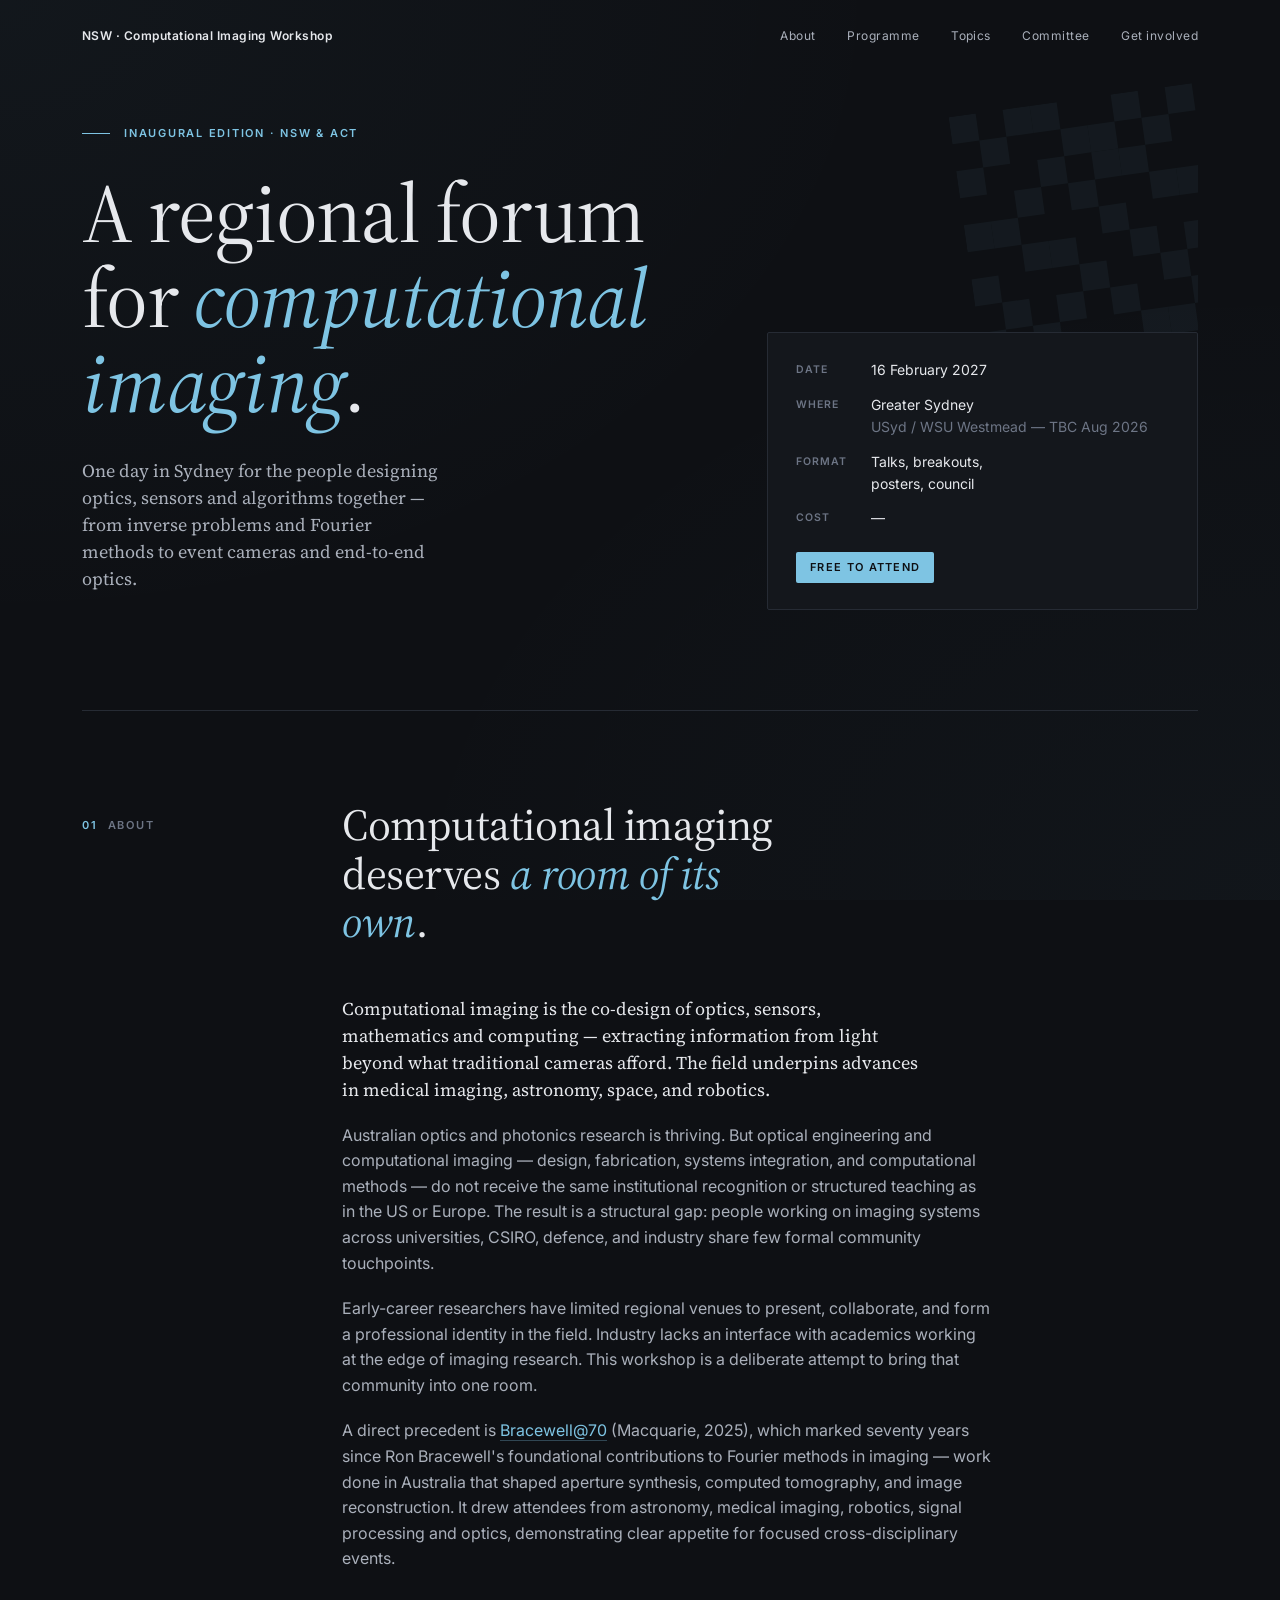
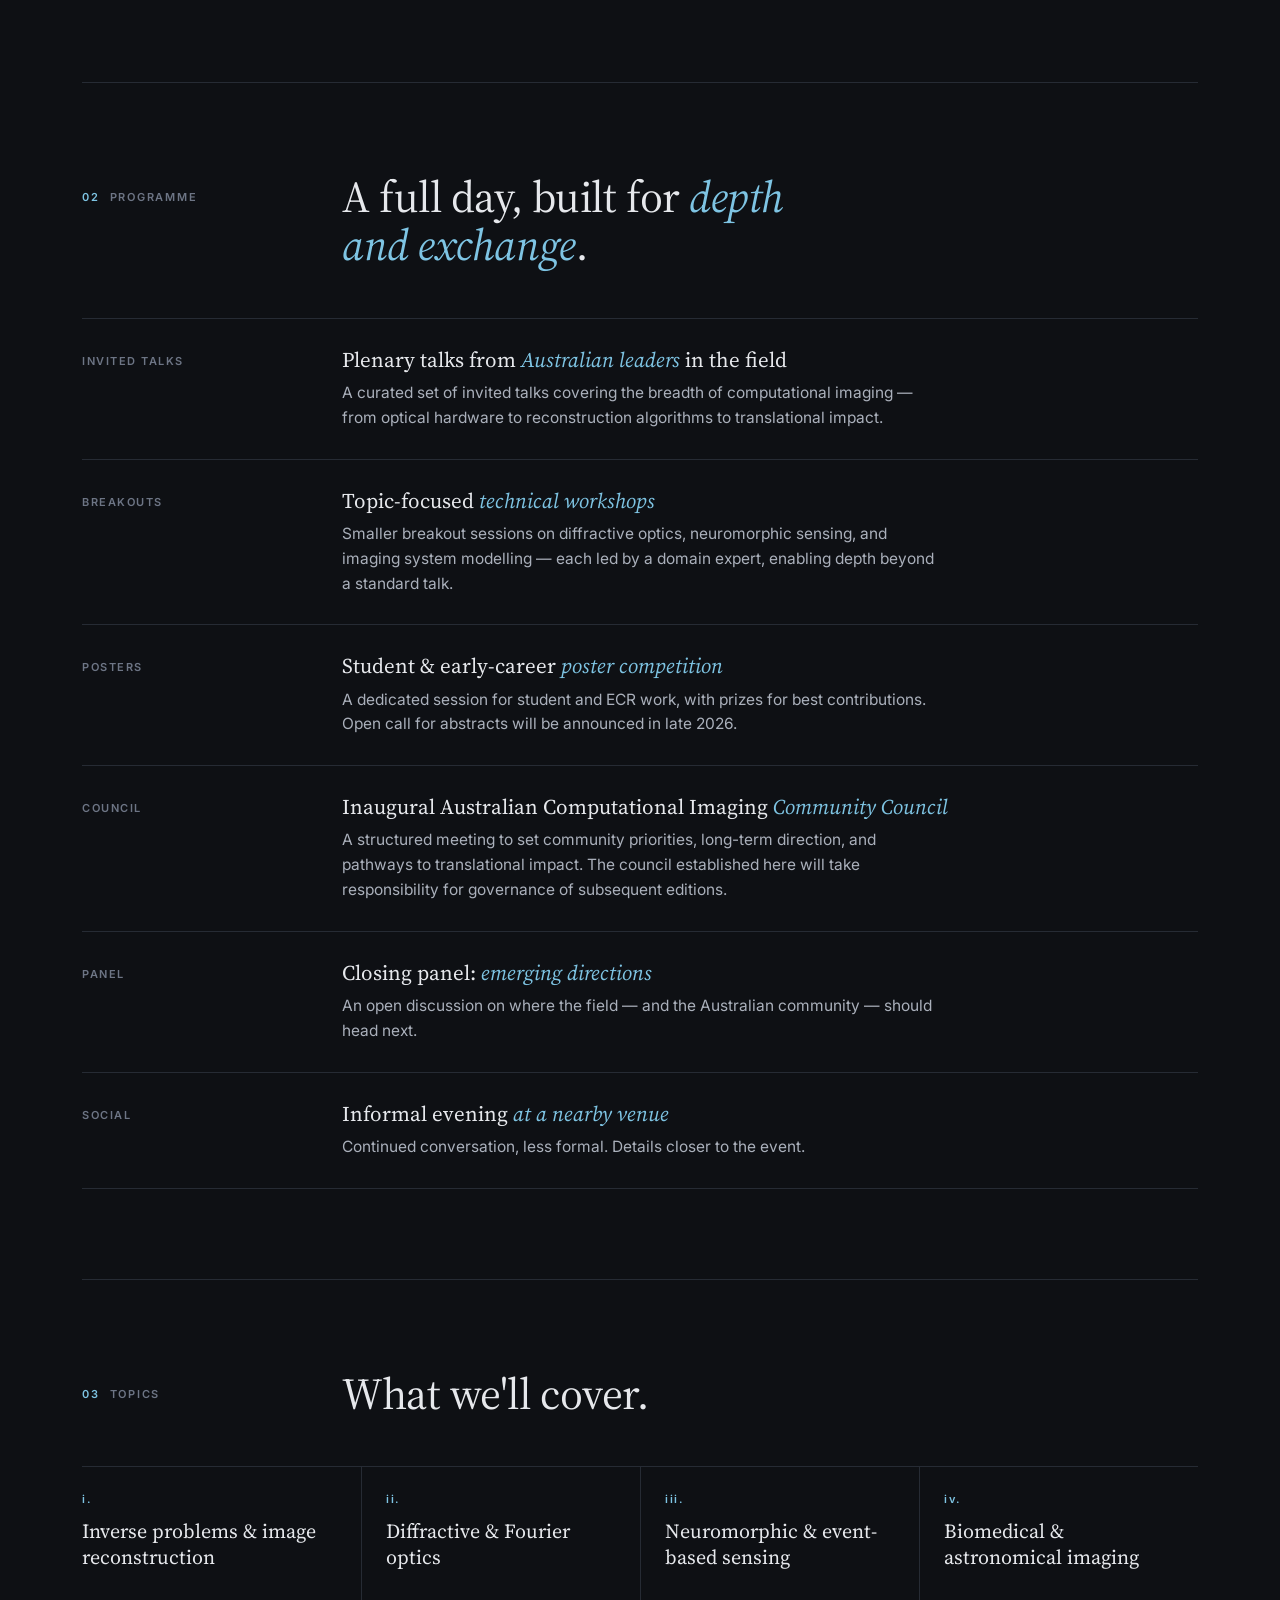
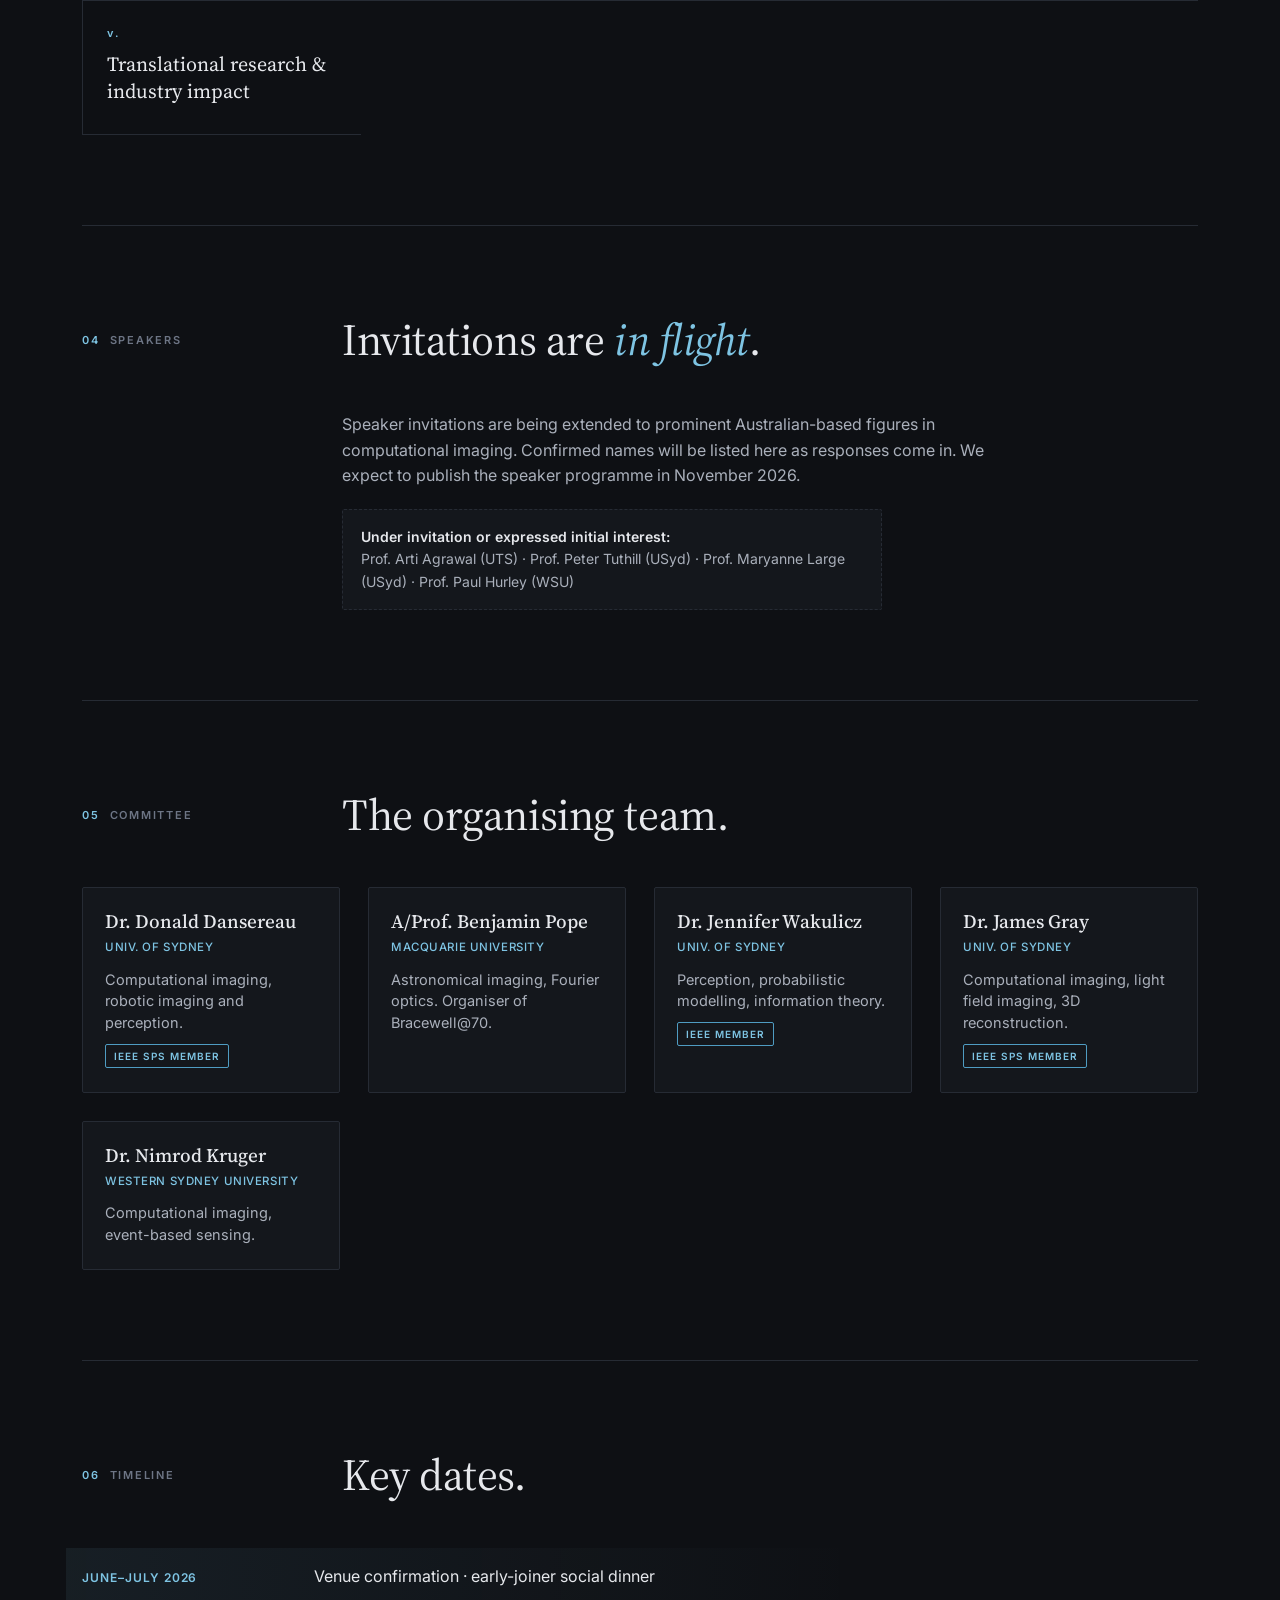
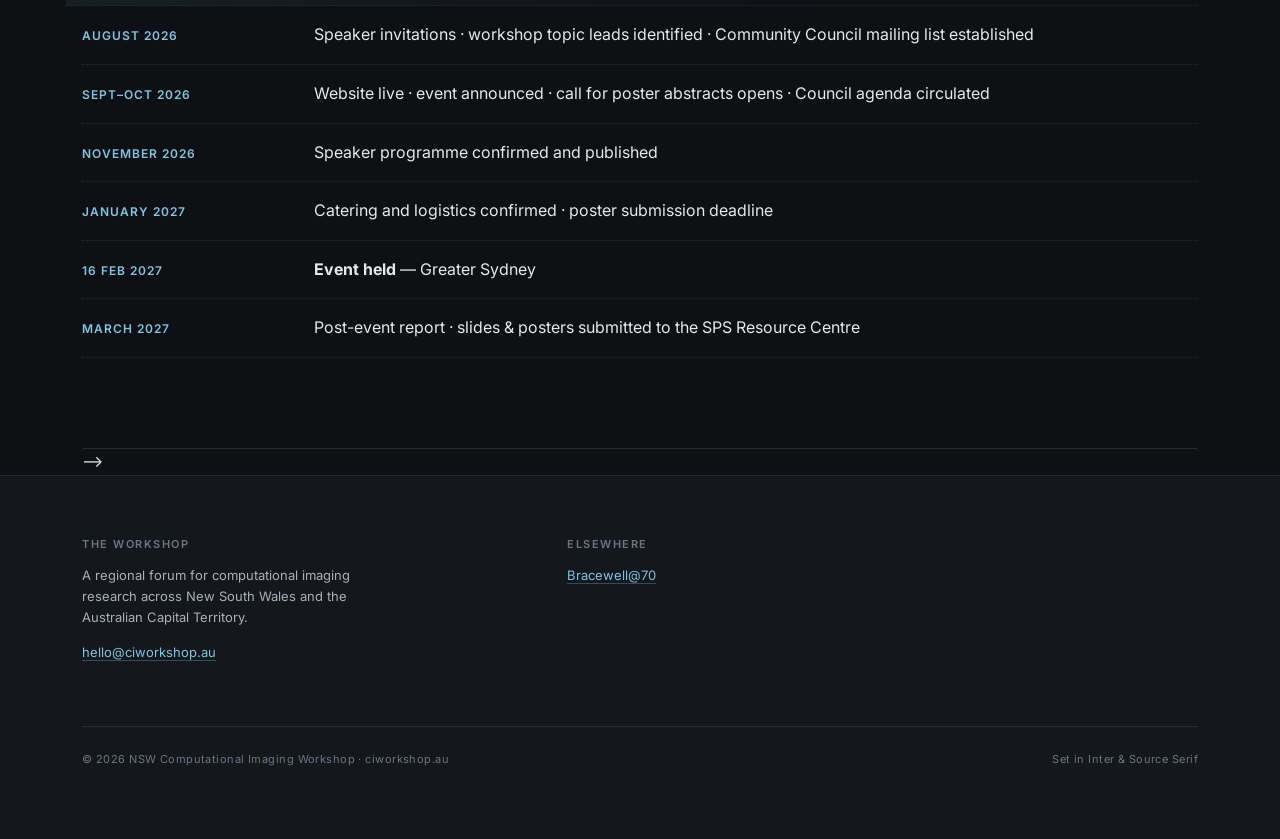
==== index.html @ bb5b0023 "remove get involved for now" ====
<!doctype html>
<html lang="en">
<head>
<meta charset="utf-8">
<meta name="viewport" content="width=device-width, initial-scale=1">
<title>NSW Computational Imaging Workshop — 16 February 2027</title>
<meta name="description" content="The inaugural NSW Computational Imaging Workshop. A regional forum for researchers, engineers and students working at the intersection of optics, sensing and computation. Greater Sydney, 16 February 2027.">
<meta property="og:title" content="NSW Computational Imaging Workshop">
<meta property="og:description" content="Inaugural regional forum for computational imaging research in NSW & the ACT. Free to attend. 16 February 2027.">
<meta property="og:type" content="website">
<meta property="og:url" content="https://ciworkshop.au">

<link rel="preconnect" href="https://fonts.googleapis.com">
<link rel="preconnect" href="https://fonts.gstatic.com" crossorigin>
<link href="https://fonts.googleapis.com/css2?family=Inter:wght@300;400;500;600;700&family=Source+Serif+4:opsz,wght@8..60,300..700&display=swap" rel="stylesheet">

<style>
:root {
  --bg:        #0e1014;
  --bg-soft:   #14171c;
  --bg-elev:   #1a1e25;
  --rule:      #262b34;
  --rule-soft: #1c2028;
  --text:      #e6e8ec;
  --text-soft: #aab0bb;
  --muted:     #6d7585;
  --accent:    #7ec4e3;        /* soft optical cyan */
  --accent-deep: #4f9cc2;
  --highlight: #f0c674;
}

* { box-sizing: border-box; }
html, body { margin: 0; padding: 0; }

body {
  background: var(--bg);
  color: var(--text);
  font-family: "Inter", -apple-system, BlinkMacSystemFont, "Segoe UI", system-ui, sans-serif;
  font-size: 16px;
  line-height: 1.6;
  font-weight: 400;
  -webkit-font-smoothing: antialiased;
  text-rendering: optimizeLegibility;
  background-image:
    radial-gradient(ellipse at top left, rgba(126,196,227,0.04) 0%, transparent 50%),
    radial-gradient(ellipse at bottom right, rgba(126,196,227,0.03) 0%, transparent 50%);
  background-attachment: fixed;
}

::selection { background: var(--accent); color: var(--bg); }

a {
  color: var(--accent);
  text-decoration: none;
  border-bottom: 1px solid rgba(126,196,227,0.3);
  transition: color .15s, border-color .15s;
}
a:hover { color: #a8d8ee; border-bottom-color: #a8d8ee; }

.serif {
  font-family: "Source Serif 4", "Source Serif Pro", Georgia, serif;
}

/* —————————————————————————————————— layout */

.wrap {
  max-width: 1180px;
  margin: 0 auto;
  padding: 0 32px;
}

@media (max-width: 640px) {
  .wrap { padding: 0 20px; }
  body { font-size: 15.5px; }
}

/* —————————————————————————————————— top bar */

.topbar {
  display: flex;
  align-items: center;
  justify-content: space-between;
  padding: 26px 0 0 0;
  font-size: 12px;
  font-weight: 500;
  letter-spacing: 0.04em;
  color: var(--text-soft);
}

.topbar .mark { color: var(--text); font-weight: 600; }
.topbar nav a {
  margin-left: 28px;
  border: none;
  color: var(--text-soft);
  font-weight: 400;
}
.topbar nav a:hover { color: var(--accent); }

@media (max-width: 720px) {
  .topbar nav { display: none; }
}

/* —————————————————————————————————— hero */

.hero {
  position: relative;
  padding: 80px 0 100px 0;
  border-bottom: 1px solid var(--rule);
  overflow: hidden;
}

.hero-grid {
  display: grid;
  grid-template-columns: 1.45fr 1fr;
  gap: 60px;
  align-items: end;
}

@media (max-width: 880px) {
  .hero-grid { grid-template-columns: 1fr; gap: 44px; }
}

.eyebrow {
  font-size: 11px;
  font-weight: 600;
  letter-spacing: 0.16em;
  text-transform: uppercase;
  color: var(--accent);
  margin-bottom: 28px;
  display: flex;
  align-items: center;
  gap: 14px;
}
.eyebrow::before {
  content: "";
  display: inline-block;
  width: 28px;
  height: 1px;
  background: var(--accent);
}

h1.title {
  font-family: "Source Serif 4", Georgia, serif;
  font-weight: 400;
  font-size: clamp(42px, 6.5vw, 86px);
  line-height: 1.02;
  letter-spacing: -0.015em;
  margin: 0 0 32px 0;
  color: var(--text);
}
h1.title em {
  font-style: italic;
  color: var(--accent);
  font-weight: 400;
}

.lede {
  font-family: "Source Serif 4", Georgia, serif;
  font-size: clamp(18px, 1.4vw, 21px);
  line-height: 1.5;
  font-weight: 400;
  color: var(--text-soft);
  max-width: 40ch;
}

.hero-meta {
  background: var(--bg-soft);
  border: 1px solid var(--rule);
  padding: 26px 28px;
  border-radius: 2px;
}

.hero-meta dl {
  margin: 0;
  display: grid;
  grid-template-columns: auto 1fr;
  gap: 12px 24px;
  font-size: 14px;
}
.hero-meta dt {
  color: var(--muted);
  text-transform: uppercase;
  letter-spacing: 0.1em;
  font-size: 10.5px;
  font-weight: 600;
  padding-top: 3px;
}
.hero-meta dd {
  margin: 0;
  color: var(--text);
}

.hero-meta .free-badge {
  display: inline-block;
  margin-top: 22px;
  padding: 7px 14px;
  background: var(--accent);
  color: var(--bg);
  font-size: 11px;
  font-weight: 600;
  letter-spacing: 0.12em;
  text-transform: uppercase;
  border-radius: 2px;
}

/* coded-aperture motif */
.aperture {
  position: absolute;
  right: -70px;
  top: 50px;
  width: 300px;
  height: 300px;
  opacity: 0.05;
  pointer-events: none;
  transform: rotate(-8deg);
}

@media (max-width: 880px) {
  .aperture { display: none; }
}

/* —————————————————————————————————— sections */

section {
  padding: 90px 0;
  border-bottom: 1px solid var(--rule);
}

@media (max-width: 640px) {
  section { padding: 64px 0; }
}

.section-head {
  display: grid;
  grid-template-columns: 200px 1fr;
  gap: 60px;
  margin-bottom: 48px;
  align-items: start;
}

@media (max-width: 720px) {
  .section-head { grid-template-columns: 1fr; gap: 12px; margin-bottom: 32px; }
}

.section-label {
  font-size: 11px;
  font-weight: 600;
  letter-spacing: 0.16em;
  text-transform: uppercase;
  color: var(--muted);
  padding-top: 16px;
}
.section-label .num {
  color: var(--accent);
  margin-right: 10px;
}

.section-title {
  font-family: "Source Serif 4", Georgia, serif;
  font-weight: 400;
  font-size: clamp(30px, 3.8vw, 44px);
  line-height: 1.1;
  letter-spacing: -0.01em;
  margin: 0;
  max-width: 22ch;
  color: var(--text);
}
.section-title em {
  font-style: italic;
  color: var(--accent);
}

.section-body {
  display: grid;
  grid-template-columns: 200px 1fr;
  gap: 60px;
}

@media (max-width: 720px) {
  .section-body { grid-template-columns: 1fr; gap: 24px; }
}

.prose p {
  margin: 0 0 20px 0;
  max-width: 65ch;
  color: var(--text-soft);
  font-size: 16px;
}

.prose p.lead {
  font-size: 18px;
  color: var(--text);
  font-family: "Source Serif 4", Georgia, serif;
  line-height: 1.5;
}

/* —————————————————————————————————— topics grid */

.topics {
  list-style: none;
  padding: 0;
  margin: 0;
  display: grid;
  grid-template-columns: repeat(auto-fit, minmax(240px, 1fr));
  gap: 0;
  border-top: 1px solid var(--rule);
}

.topics li {
  padding: 24px 24px 28px 0;
  border-bottom: 1px solid var(--rule);
  position: relative;
}
.topics li + li { border-left: 1px solid var(--rule); padding-left: 24px; }
@media (max-width: 720px) {
  .topics li + li { border-left: none; padding-left: 0; }
}

.topics .topic-num {
  font-size: 11px;
  font-weight: 600;
  letter-spacing: 0.14em;
  color: var(--accent);
  display: block;
  margin-bottom: 10px;
}
.topics .topic-name {
  font-family: "Source Serif 4", Georgia, serif;
  font-weight: 400;
  font-size: 20px;
  line-height: 1.25;
  color: var(--text);
}

/* —————————————————————————————————— programme */

.programme {
  border-top: 1px solid var(--rule);
}
.programme-item {
  display: grid;
  grid-template-columns: 220px 1fr;
  gap: 40px;
  padding: 28px 0;
  border-bottom: 1px solid var(--rule);
}
@media (max-width: 640px) {
  .programme-item { grid-template-columns: 1fr; gap: 8px; padding: 22px 0; }
}
.programme-item .pi-label {
  font-size: 11px;
  font-weight: 600;
  letter-spacing: 0.14em;
  text-transform: uppercase;
  color: var(--muted);
  padding-top: 6px;
}
.programme-item h3 {
  margin: 0 0 8px 0;
  font-family: "Source Serif 4", Georgia, serif;
  font-weight: 400;
  font-size: 21px;
  line-height: 1.25;
  color: var(--text);
}
.programme-item h3 em { font-style: italic; color: var(--accent); }
.programme-item p {
  margin: 0;
  color: var(--text-soft);
  max-width: 60ch;
  font-size: 15.5px;
}

/* —————————————————————————————————— people */

.people {
  display: grid;
  grid-template-columns: repeat(auto-fit, minmax(240px, 1fr));
  gap: 28px;
}
.person {
  background: var(--bg-soft);
  border: 1px solid var(--rule);
  padding: 22px 22px 24px 22px;
  border-radius: 2px;
}
.person .name {
  font-family: "Source Serif 4", Georgia, serif;
  font-weight: 500;
  font-size: 19px;
  line-height: 1.25;
  margin-bottom: 4px;
  color: var(--text);
}
.person .role {
  font-size: 11.5px;
  font-weight: 500;
  letter-spacing: 0.05em;
  color: var(--accent);
  text-transform: uppercase;
  margin-bottom: 12px;
}
.person .bio {
  font-size: 14.5px;
  color: var(--text-soft);
  line-height: 1.5;
}
.person .ieee {
  display: inline-block;
  font-size: 10px;
  font-weight: 600;
  letter-spacing: 0.1em;
  color: var(--accent);
  margin-top: 10px;
  border: 1px solid var(--accent-deep);
  padding: 3px 8px;
  text-transform: uppercase;
  border-radius: 2px;
}

/* —————————————————————————————————— timeline */

.timeline {
  padding-left: 0;
  margin: 0;
  list-style: none;
}
.timeline li {
  display: grid;
  grid-template-columns: 200px 1fr;
  gap: 32px;
  padding: 16px 0;
  border-bottom: 1px dotted var(--rule);
}
@media (max-width: 640px) {
  .timeline li { grid-template-columns: 1fr; gap: 4px; }
}
.timeline .when {
  font-size: 12px;
  font-weight: 600;
  letter-spacing: 0.08em;
  text-transform: uppercase;
  color: var(--accent);
  padding-top: 4px;
}
.timeline .what {
  font-size: 16px;
  color: var(--text);
}
.timeline li.now {
  background: linear-gradient(90deg, rgba(126,196,227,0.08), transparent 70%);
  margin-left: -16px;
  padding-left: 16px;
}

/* —————————————————————————————————— get involved */

.cta-grid {
  display: grid;
  grid-template-columns: repeat(auto-fit, minmax(260px, 1fr));
  gap: 18px;
}
.cta {
  background: var(--bg-soft);
  border: 1px solid var(--rule);
  padding: 26px 26px 28px 26px;
  border-radius: 2px;
  transition: border-color .15s, background .15s;
}
.cta:hover { border-color: var(--accent-deep); background: var(--bg-elev); }
.cta h3 {
  font-family: "Source Serif 4", Georgia, serif;
  font-weight: 500;
  font-size: 21px;
  margin: 0 0 10px 0;
  color: var(--text);
}
.cta p {
  margin: 0 0 16px 0;
  color: var(--text-soft);
  font-size: 15px;
}
.cta .cta-action {
  font-size: 12px;
  font-weight: 600;
  letter-spacing: 0.08em;
  text-transform: uppercase;
  border: none;
  border-bottom: 1px solid var(--accent);
  padding-bottom: 2px;
}

/* —————————————————————————————————— footer */

footer {
  padding: 60px 0 70px 0;
  background: var(--bg-soft);
  border-top: 1px solid var(--rule);
  font-size: 13px;
  line-height: 1.6;
  color: var(--text-soft);
}
footer a { color: var(--accent); border-bottom-color: rgba(126,196,227,0.3); }
footer a:hover { color: #a8d8ee; border-bottom-color: #a8d8ee; }

.foot-grid {
  display: grid;
  grid-template-columns: 1.5fr 1fr 1fr;
  gap: 48px;
}
@media (max-width: 720px) {
  .foot-grid { grid-template-columns: 1fr; gap: 28px; }
}

.foot-grid h4 {
  font-size: 11px;
  font-weight: 600;
  letter-spacing: 0.14em;
  text-transform: uppercase;
  color: var(--muted);
  margin: 0 0 12px 0;
}

.foot-grid p { margin: 0 0 8px 0; max-width: 38ch; }

.colophon {
  margin-top: 56px;
  padding-top: 24px;
  border-top: 1px solid var(--rule);
  display: flex;
  justify-content: space-between;
  align-items: baseline;
  flex-wrap: wrap;
  gap: 12px;
  font-size: 11px;
  letter-spacing: 0.04em;
  color: var(--muted);
}

/* —————————————————————————————————— small touches */

.disclosure {
  font-size: 14px;
  color: var(--text-soft);
  margin-top: 16px;
  padding: 16px 18px;
  border: 1px dashed var(--rule);
  background: var(--bg-soft);
  border-radius: 2px;
  max-width: 60ch;
}
.disclosure strong { color: var(--text); font-weight: 600; }

/* tiny entrance animation, respect reduced motion */
@media (prefers-reduced-motion: no-preference) {
  .hero h1.title,
  .hero .lede,
  .hero .hero-meta {
    opacity: 0;
    transform: translateY(8px);
    animation: rise .9s cubic-bezier(0.2, 0.7, 0.2, 1) forwards;
  }
  .hero .lede { animation-delay: .12s; }
  .hero .hero-meta { animation-delay: .22s; }
  @keyframes rise {
    to { opacity: 1; transform: translateY(0); }
  }
}
</style>
</head>
<body>

<div class="wrap">

  <header class="topbar">
    <div class="mark">NSW · Computational Imaging Workshop</div>
    <nav>
      <a href="#about">About</a>
      <a href="#programme">Programme</a>
      <a href="#topics">Topics</a>
      <a href="#committee">Committee</a>
      <a href="#involved">Get involved</a>
    </nav>
  </header>

  <!-- —————————————————————————————————— hero -->
  <section class="hero">

    <svg class="aperture" viewBox="0 0 11 11" xmlns="http://www.w3.org/2000/svg" aria-hidden="true">
      <g fill="#7ec4e3">
        <rect x="0" y="0" width="1" height="1"/><rect x="2" y="0" width="1" height="1"/><rect x="3" y="0" width="1" height="1"/><rect x="6" y="0" width="1" height="1"/><rect x="8" y="0" width="1" height="1"/>
        <rect x="1" y="1" width="1" height="1"/><rect x="4" y="1" width="1" height="1"/><rect x="5" y="1" width="1" height="1"/><rect x="7" y="1" width="1" height="1"/><rect x="10" y="1" width="1" height="1"/>
        <rect x="0" y="2" width="1" height="1"/><rect x="3" y="2" width="1" height="1"/><rect x="5" y="2" width="1" height="1"/><rect x="6" y="2" width="1" height="1"/><rect x="9" y="2" width="1" height="1"/>
        <rect x="2" y="3" width="1" height="1"/><rect x="4" y="3" width="1" height="1"/><rect x="7" y="3" width="1" height="1"/><rect x="8" y="3" width="1" height="1"/><rect x="10" y="3" width="1" height="1"/>
        <rect x="0" y="4" width="1" height="1"/><rect x="1" y="4" width="1" height="1"/><rect x="5" y="4" width="1" height="1"/><rect x="9" y="4" width="1" height="1"/>
        <rect x="2" y="5" width="1" height="1"/><rect x="3" y="5" width="1" height="1"/><rect x="6" y="5" width="1" height="1"/><rect x="8" y="5" width="1" height="1"/><rect x="10" y="5" width="1" height="1"/>
        <rect x="0" y="6" width="1" height="1"/><rect x="4" y="6" width="1" height="1"/><rect x="7" y="6" width="1" height="1"/><rect x="9" y="6" width="1" height="1"/>
        <rect x="1" y="7" width="1" height="1"/><rect x="3" y="7" width="1" height="1"/><rect x="5" y="7" width="1" height="1"/><rect x="8" y="7" width="1" height="1"/>
        <rect x="0" y="8" width="1" height="1"/><rect x="2" y="8" width="1" height="1"/><rect x="6" y="8" width="1" height="1"/><rect x="7" y="8" width="1" height="1"/><rect x="10" y="8" width="1" height="1"/>
        <rect x="3" y="9" width="1" height="1"/><rect x="4" y="9" width="1" height="1"/><rect x="8" y="9" width="1" height="1"/><rect x="9" y="9" width="1" height="1"/>
        <rect x="1" y="10" width="1" height="1"/><rect x="2" y="10" width="1" height="1"/><rect x="5" y="10" width="1" height="1"/><rect x="6" y="10" width="1" height="1"/><rect x="9" y="10" width="1" height="1"/>
      </g>
    </svg>

    <div class="eyebrow">Inaugural edition · NSW &amp; ACT</div>

    <div class="hero-grid">
      <div>
        <h1 class="title">
          A regional forum for <em>computational imaging</em>.
        </h1>
        <p class="lede">
          One day in Sydney for the people designing optics, sensors and algorithms together — from inverse problems and Fourier methods to event cameras and end-to-end optics.
        </p>
      </div>

      <aside class="hero-meta">
        <dl>
          <dt>Date</dt><dd>16 February 2027</dd>
          <dt>Where</dt><dd>Greater Sydney<br><span style="color:var(--muted)">USyd / WSU Westmead — TBC Aug&nbsp;2026</span></dd>
          <dt>Format</dt><dd>Talks, breakouts,<br>posters, council</dd>
          <dt>Cost</dt><dd>—</dd>
        </dl>
        <span class="free-badge">Free to attend</span>
      </aside>
    </div>
  </section>

  <!-- —————————————————————————————————— about -->
  <section id="about">
    <div class="section-head">
      <div class="section-label"><span class="num">01</span>About</div>
      <h2 class="section-title">Computational imaging deserves <em>a room of its own</em>.</h2>
    </div>

    <div class="section-body">
      <div></div>
      <div class="prose">
        <p class="lead">
          Computational imaging is the co-design of optics, sensors, mathematics and computing — extracting information from light beyond what traditional cameras afford. The field underpins advances in medical imaging, astronomy, space, and robotics.
        </p>
        <p>
          Australian optics and photonics research is thriving. But optical engineering and computational imaging — design, fabrication, systems integration, and computational methods — do not receive the same institutional recognition or structured teaching as in the US or Europe. The result is a structural gap: people working on imaging systems across universities, CSIRO, defence, and industry share few formal community touchpoints.
        </p>
        <p>
          Early-career researchers have limited regional venues to present, collaborate, and form a professional identity in the field. Industry lacks an interface with academics working at the edge of imaging research. This workshop is a deliberate attempt to bring that community into one room.
        </p>
        <p>
          A direct precedent is <a href="https://bracewell.science" target="_blank" rel="noopener">Bracewell@70</a> (Macquarie, 2025), which marked seventy years since Ron Bracewell's foundational contributions to Fourier methods in imaging — work done in Australia that shaped aperture synthesis, computed tomography, and image reconstruction. It drew attendees from astronomy, medical imaging, robotics, signal processing and optics, demonstrating clear appetite for focused cross-disciplinary events.
        </p>
      </div>
    </div>
  </section>

  <!-- —————————————————————————————————— programme -->
  <section id="programme">
    <div class="section-head">
      <div class="section-label"><span class="num">02</span>Programme</div>
      <h2 class="section-title">A full day, built for <em>depth and exchange</em>.</h2>
    </div>

    <div class="programme">
      <div class="programme-item">
        <div class="pi-label">Invited talks</div>
        <div>
          <h3>Plenary talks from <em>Australian leaders</em> in the field</h3>
          <p>A curated set of invited talks covering the breadth of computational imaging — from optical hardware to reconstruction algorithms to translational impact.</p>
        </div>
      </div>

      <div class="programme-item">
        <div class="pi-label">Breakouts</div>
        <div>
          <h3>Topic-focused <em>technical workshops</em></h3>
          <p>Smaller breakout sessions on diffractive optics, neuromorphic sensing, and imaging system modelling — each led by a domain expert, enabling depth beyond a standard talk.</p>
        </div>
      </div>

      <div class="programme-item">
        <div class="pi-label">Posters</div>
        <div>
          <h3>Student &amp; early-career <em>poster competition</em></h3>
          <p>A dedicated session for student and ECR work, with prizes for best contributions. Open call for abstracts will be announced in late 2026.</p>
        </div>
      </div>

      <div class="programme-item">
        <div class="pi-label">Council</div>
        <div>
          <h3>Inaugural Australian Computational Imaging <em>Community Council</em></h3>
          <p>A structured meeting to set community priorities, long-term direction, and pathways to translational impact. The council established here will take responsibility for governance of subsequent editions.</p>
        </div>
      </div>

      <div class="programme-item">
        <div class="pi-label">Panel</div>
        <div>
          <h3>Closing panel: <em>emerging directions</em></h3>
          <p>An open discussion on where the field — and the Australian community — should head next.</p>
        </div>
      </div>

      <div class="programme-item">
        <div class="pi-label">Social</div>
        <div>
          <h3>Informal evening <em>at a nearby venue</em></h3>
          <p>Continued conversation, less formal. Details closer to the event.</p>
        </div>
      </div>
    </div>
  </section>

  <!-- —————————————————————————————————— topics -->
  <section id="topics">
    <div class="section-head">
      <div class="section-label"><span class="num">03</span>Topics</div>
      <h2 class="section-title">What we'll cover.</h2>
    </div>

    <ul class="topics">
      <li>
        <span class="topic-num">i.</span>
        <span class="topic-name">Inverse problems &amp; image reconstruction</span>
      </li>
      <li>
        <span class="topic-num">ii.</span>
        <span class="topic-name">Diffractive &amp; Fourier optics</span>
      </li>
      <li>
        <span class="topic-num">iii.</span>
        <span class="topic-name">Neuromorphic &amp; event-based sensing</span>
      </li>
      <li>
        <span class="topic-num">iv.</span>
        <span class="topic-name">Biomedical &amp; astronomical imaging</span>
      </li>
      <li>
        <span class="topic-num">v.</span>
        <span class="topic-name">Translational research &amp; industry impact</span>
      </li>
    </ul>
  </section>

  <!-- —————————————————————————————————— speakers -->
  <section id="speakers">
    <div class="section-head">
      <div class="section-label"><span class="num">04</span>Speakers</div>
      <h2 class="section-title">Invitations are <em>in flight</em>.</h2>
    </div>

    <div class="section-body">
      <div></div>
      <div class="prose">
        <p>
          Speaker invitations are being extended to prominent Australian-based figures in computational imaging. Confirmed names will be listed here as responses come in. We expect to publish the speaker programme in November 2026.
        </p>
        <div class="disclosure">
          <strong>Under invitation or expressed initial interest:</strong><br>
          Prof. Arti Agrawal (UTS) · Prof. Peter Tuthill (USyd) · Prof. Maryanne Large (USyd) · Prof. Paul Hurley (WSU)
        </div>
      </div>
    </div>
  </section>

  <!-- —————————————————————————————————— committee -->
  <section id="committee">
    <div class="section-head">
      <div class="section-label"><span class="num">05</span>Committee</div>
      <h2 class="section-title">The organising team.</h2>
    </div>

    <div class="people">
      <div class="person">
        <div class="name">Dr. Donald Dansereau</div>
        <div class="role">Univ. of Sydney</div>
        <div class="bio">Computational imaging, robotic imaging and perception.</div>
        <span class="ieee">IEEE SPS Member</span>
      </div>
      <div class="person">
        <div class="name">A/Prof. Benjamin Pope</div>
        <div class="role">Macquarie University</div>
        <div class="bio">Astronomical imaging, Fourier optics. Organiser of Bracewell@70.</div>
      </div>
      <div class="person">
        <div class="name">Dr. Jennifer Wakulicz</div>
        <div class="role">Univ. of Sydney</div>
        <div class="bio">Perception, probabilistic modelling, information theory.</div>
        <span class="ieee">IEEE Member</span>
      </div>
      <div class="person">
        <div class="name">Dr. James Gray</div>
        <div class="role">Univ. of Sydney</div>
        <div class="bio">Computational imaging, light field imaging, 3D reconstruction.</div>
        <span class="ieee">IEEE SPS Member</span>
      </div>
      <div class="person">
        <div class="name">Dr. Nimrod Kruger</div>
        <div class="role">Western Sydney University</div>
        <div class="bio">Computational imaging, event-based sensing.</div>
      </div>
    </div>
  </section>

  <!-- —————————————————————————————————— timeline -->
  <section id="timeline">
    <div class="section-head">
      <div class="section-label"><span class="num">06</span>Timeline</div>
      <h2 class="section-title">Key dates.</h2>
    </div>

    <ul class="timeline">
      <li class="now">
        <span class="when">June–July 2026</span>
        <span class="what">Venue confirmation · early-joiner social dinner</span>
      </li>
      <li>
        <span class="when">August 2026</span>
        <span class="what">Speaker invitations · workshop topic leads identified · Community Council mailing list established</span>
      </li>
      <li>
        <span class="when">Sept–Oct 2026</span>
        <span class="what">Website live · event announced · call for poster abstracts opens · Council agenda circulated</span>
      </li>
      <li>
        <span class="when">November 2026</span>
        <span class="what">Speaker programme confirmed and published</span>
      </li>
      <li>
        <span class="when">January 2027</span>
        <span class="what">Catering and logistics confirmed · poster submission deadline</span>
      </li>
      <li>
        <span class="when">16 Feb 2027</span>
        <span class="what"><strong>Event held</strong> — Greater Sydney</span>
      </li>
      <li>
        <span class="when">March 2027</span>
        <span class="what">Post-event report · slides &amp; posters submitted to the SPS Resource Centre</span>
      </li>
    </ul>
  </section>

<!--  <!-- —————————————————————————————————— get involved -->-->
<!--  <section id="involved">-->
<!--    <div class="section-head">-->
<!--      <div class="section-label"><span class="num">07</span>Get involved</div>-->
<!--      <h2 class="section-title">Three ways to <em>take part</em>.</h2>-->
<!--    </div>-->

<!--    <div class="cta-grid">-->
<!--      <div class="cta">-->
<!--        <h3>Present a poster</h3>-->
<!--        <p>Open to PhD students and early-career researchers across NSW and the ACT. Best contributions awarded. Call for abstracts opens late 2026.</p>-->
<!--        <a class="cta-action" href="mailto:posters@ciworkshop.au">Register your interest →</a>-->
<!--      </div>-->
<!--      <div class="cta">-->
<!--        <h3>Join the Community Council</h3>-->
<!--        <p>Help shape what computational imaging looks like as a community in Australia. The Council convenes at the workshop and continues year-round.</p>-->
<!--        <a class="cta-action" href="mailto:council@ciworkshop.au">Add me to the list →</a>-->
<!--      </div>-->
<!--      <div class="cta">-->
<!--        <h3>Sponsor the event</h3>-->
<!--        <p>External sponsorship enables venue upgrades, expanded participation, recording, and travel support for students. Sponsor briefings on request.</p>-->
<!--        <a class="cta-action" href="mailto:sponsors@ciworkshop.au">Sponsor briefing →</a>-->
<!--      </div>-->
<!--    </div>-->
<!--  </section>-->

</div>

<!-- —————————————————————————————————— footer -->
<footer>
  <div class="wrap">
    <div class="foot-grid">
      <div>
        <h4>The Workshop</h4>
        <p>A regional forum for computational imaging research across New South Wales and the Australian Capital Territory.</p>
        <p style="margin-top:14px"><a href="mailto:hello@ciworkshop.au">hello@ciworkshop.au</a></p>
      </div>
<!--      <div>-->
<!--        <h4>Sponsorship</h4>-->
<!--        <p>Sponsorship application submitted to the IEEE Signal Processing Society Member Driven Initiative programme, 2027 Cycle 2.</p>-->
<!--        <p style="margin-top:14px">Hosted in coordination with the NSW IEEE SPS Regional Chapter.</p>-->
<!--      </div>-->
      <div>
        <h4>Elsewhere</h4>
        <p><a href="https://bracewell.science" target="_blank" rel="noopener">Bracewell@70</a></p>
<!--        <p><a href="https://signalprocessingsociety.org" target="_blank" rel="noopener">IEEE SPS</a></p>-->
      </div>
    </div>

    <div class="colophon">
      <div>© 2026 NSW Computational Imaging Workshop · ciworkshop.au</div>
      <div>Set in Inter &amp; Source Serif</div>
    </div>
  </div>
</footer>

</body>
</html>
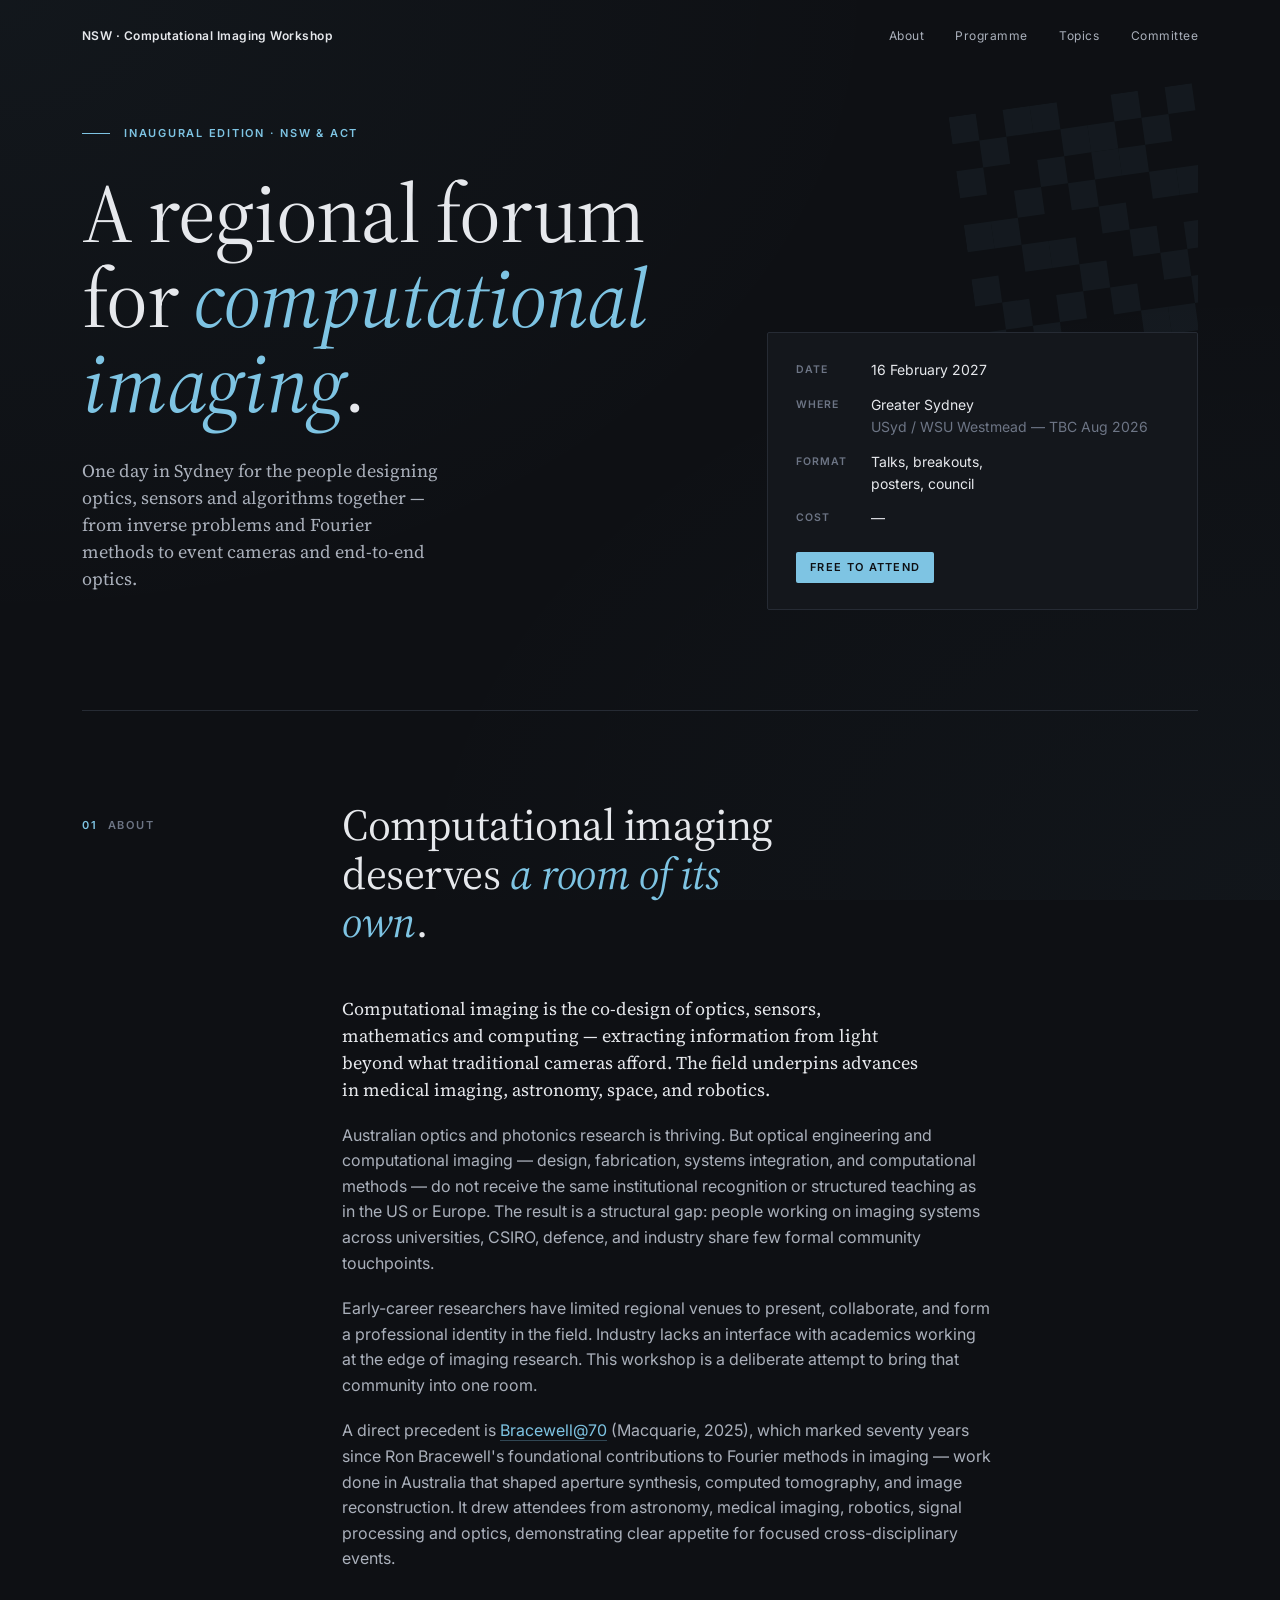
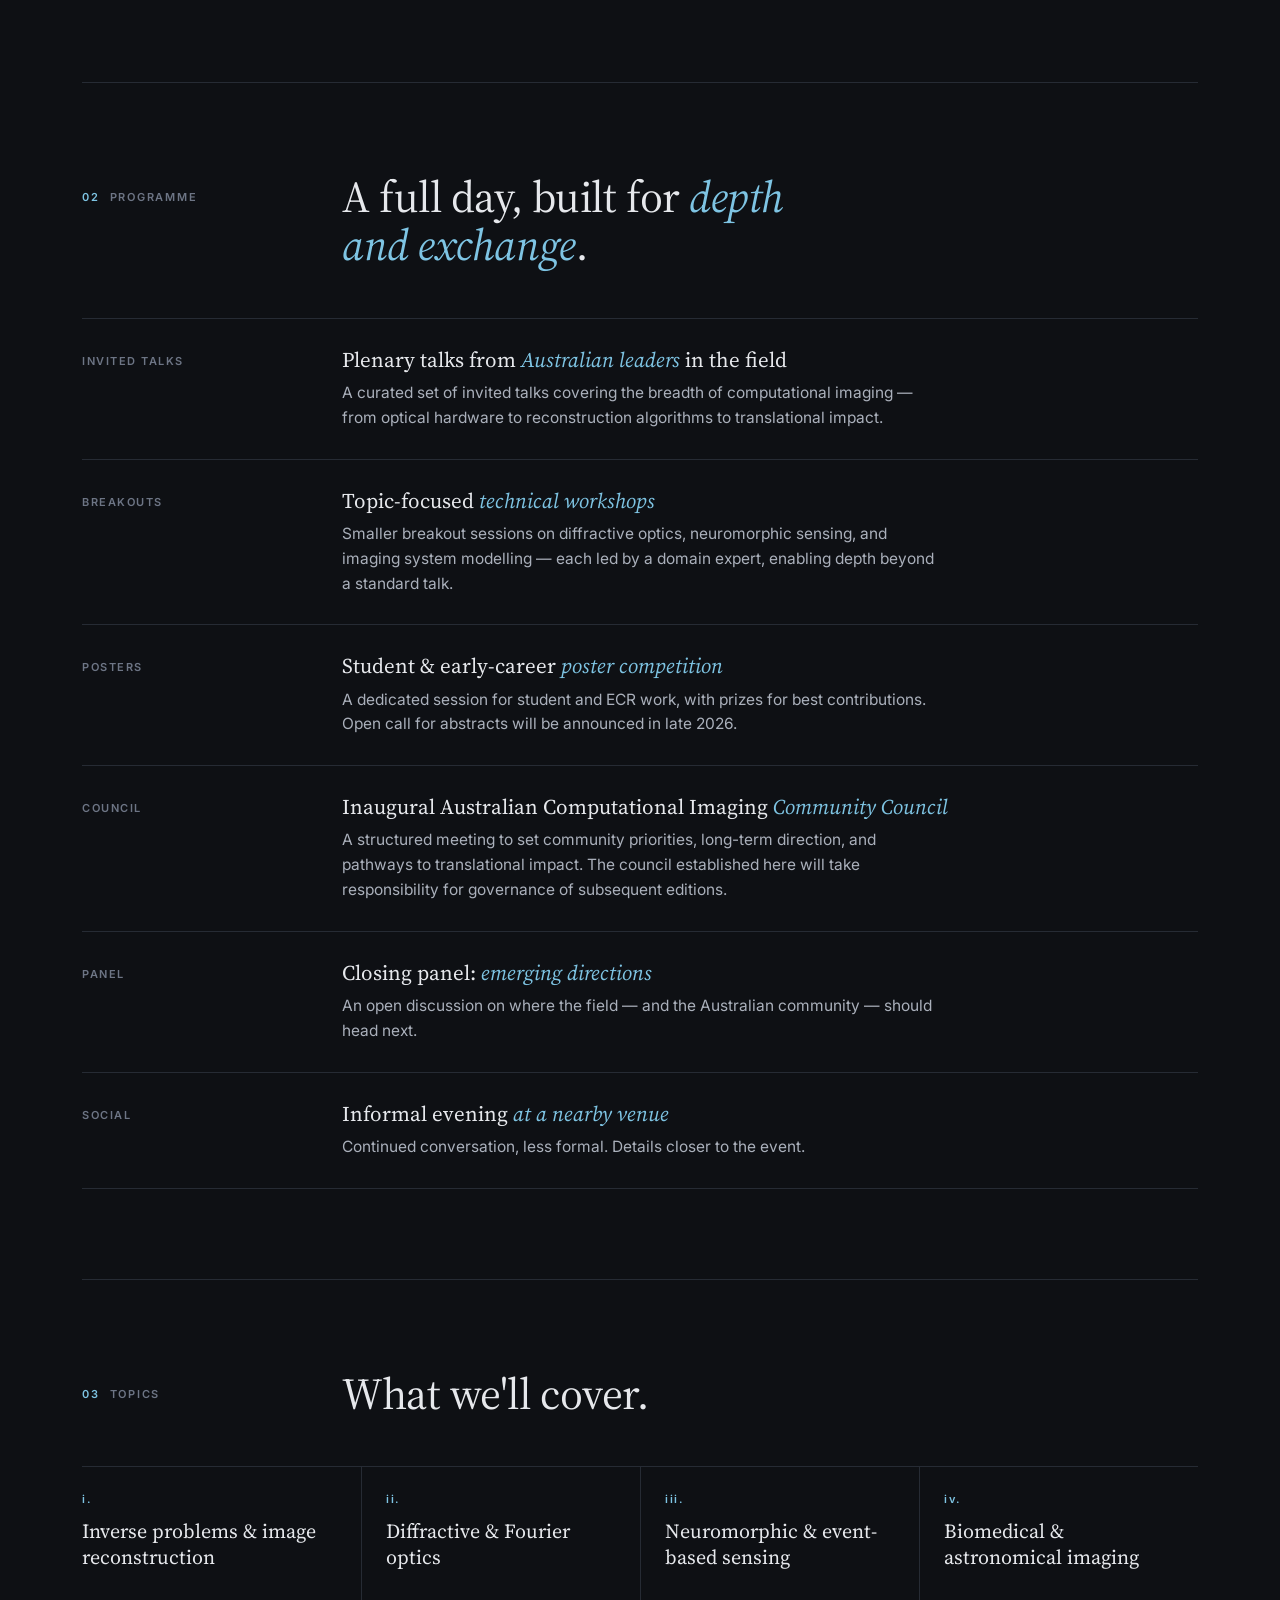
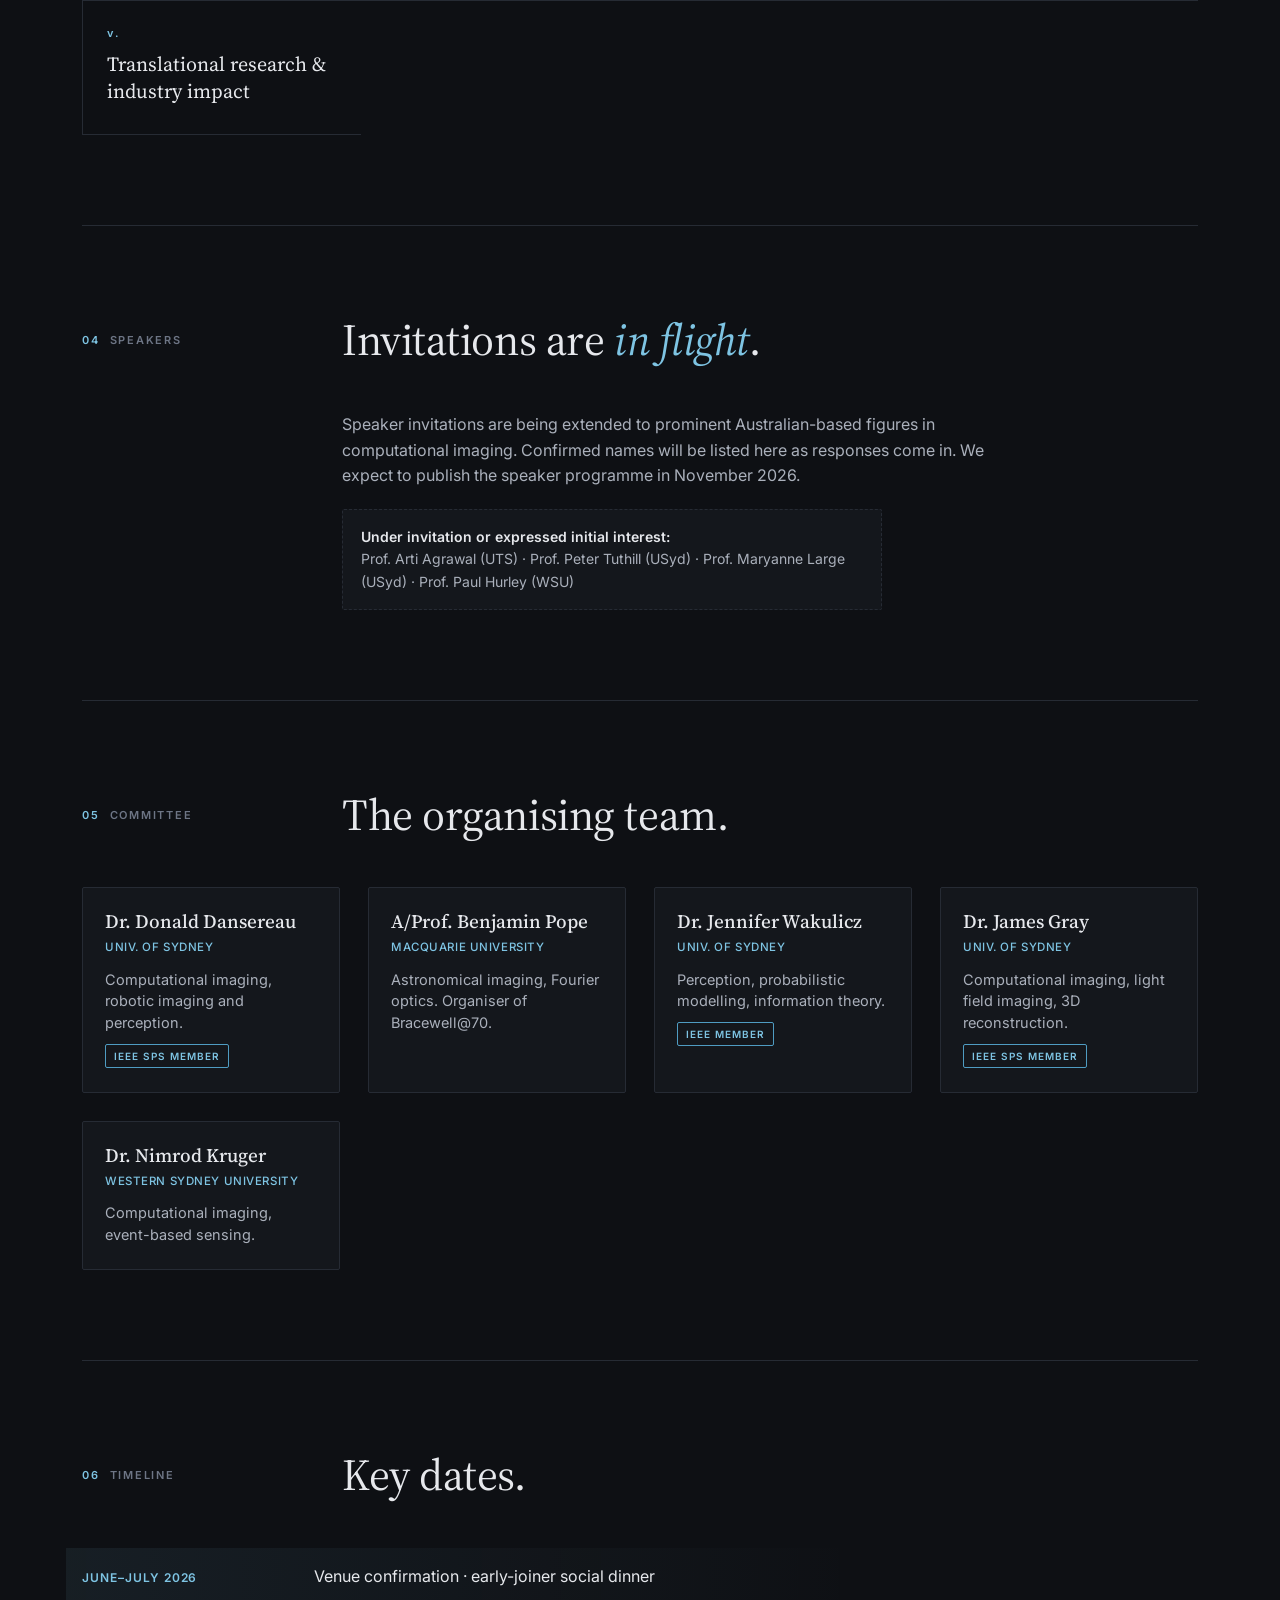
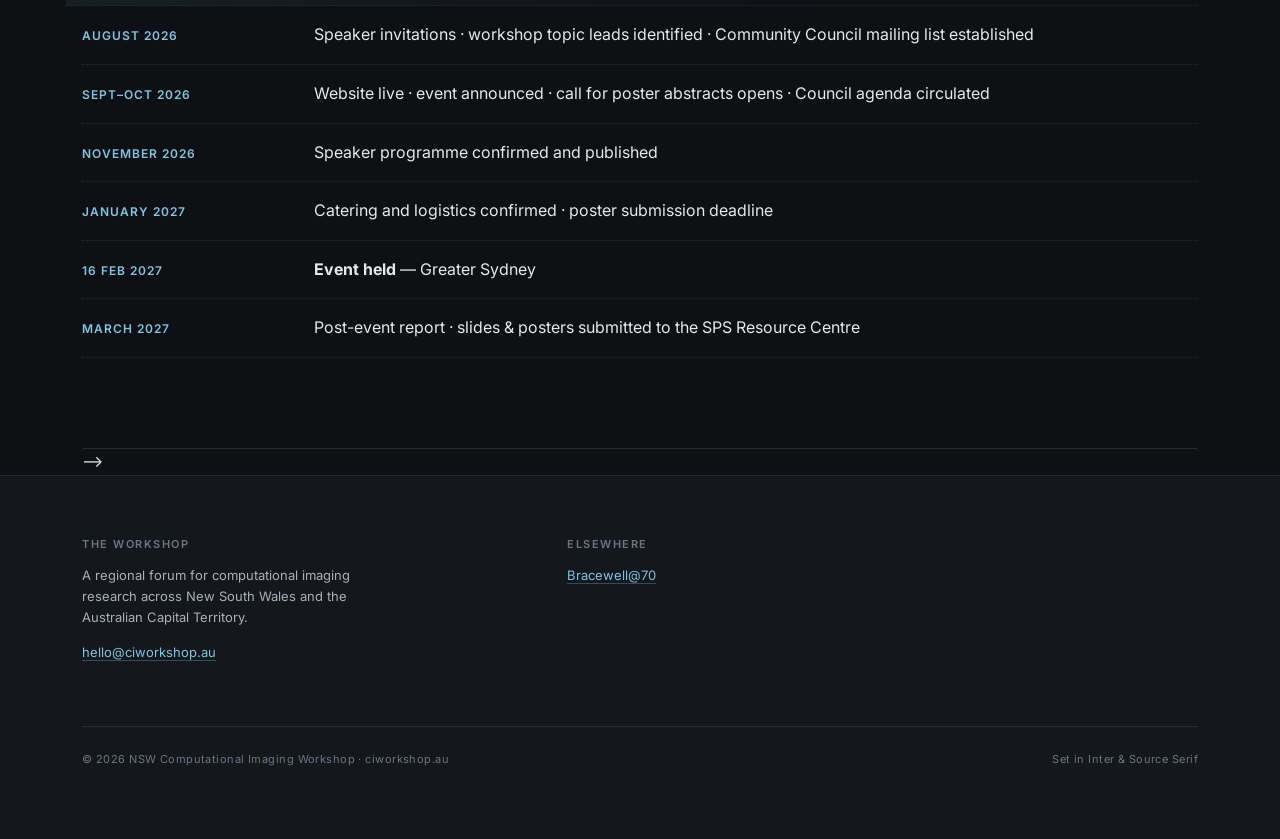
==== commit 116854c7: "rm get involved menu item" ====
--- a/index.html
+++ b/index.html
@@ -579,7 +579,7 @@
       <a href="#programme">Programme</a>
       <a href="#topics">Topics</a>
       <a href="#committee">Committee</a>
-      <a href="#involved">Get involved</a>
+<!--      <a href="#involved">Get involved</a>-->
     </nav>
   </header>
 
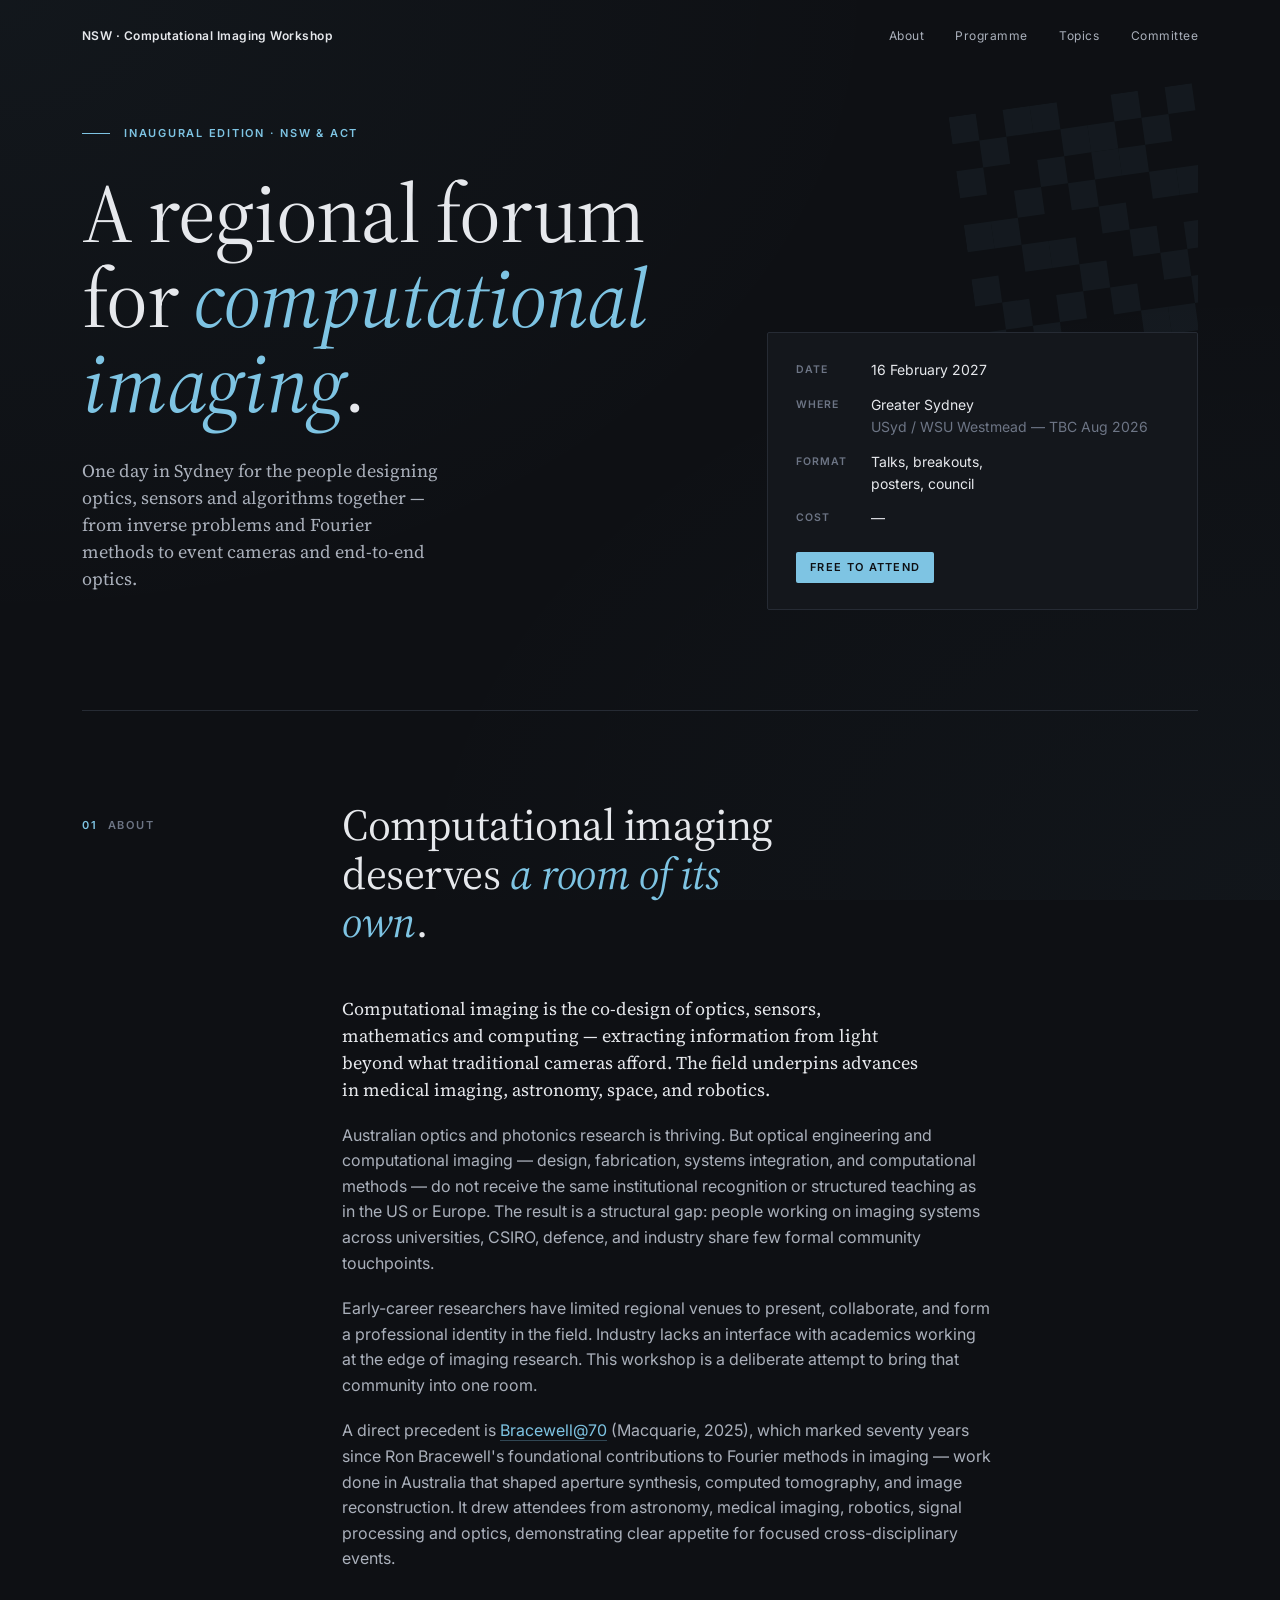
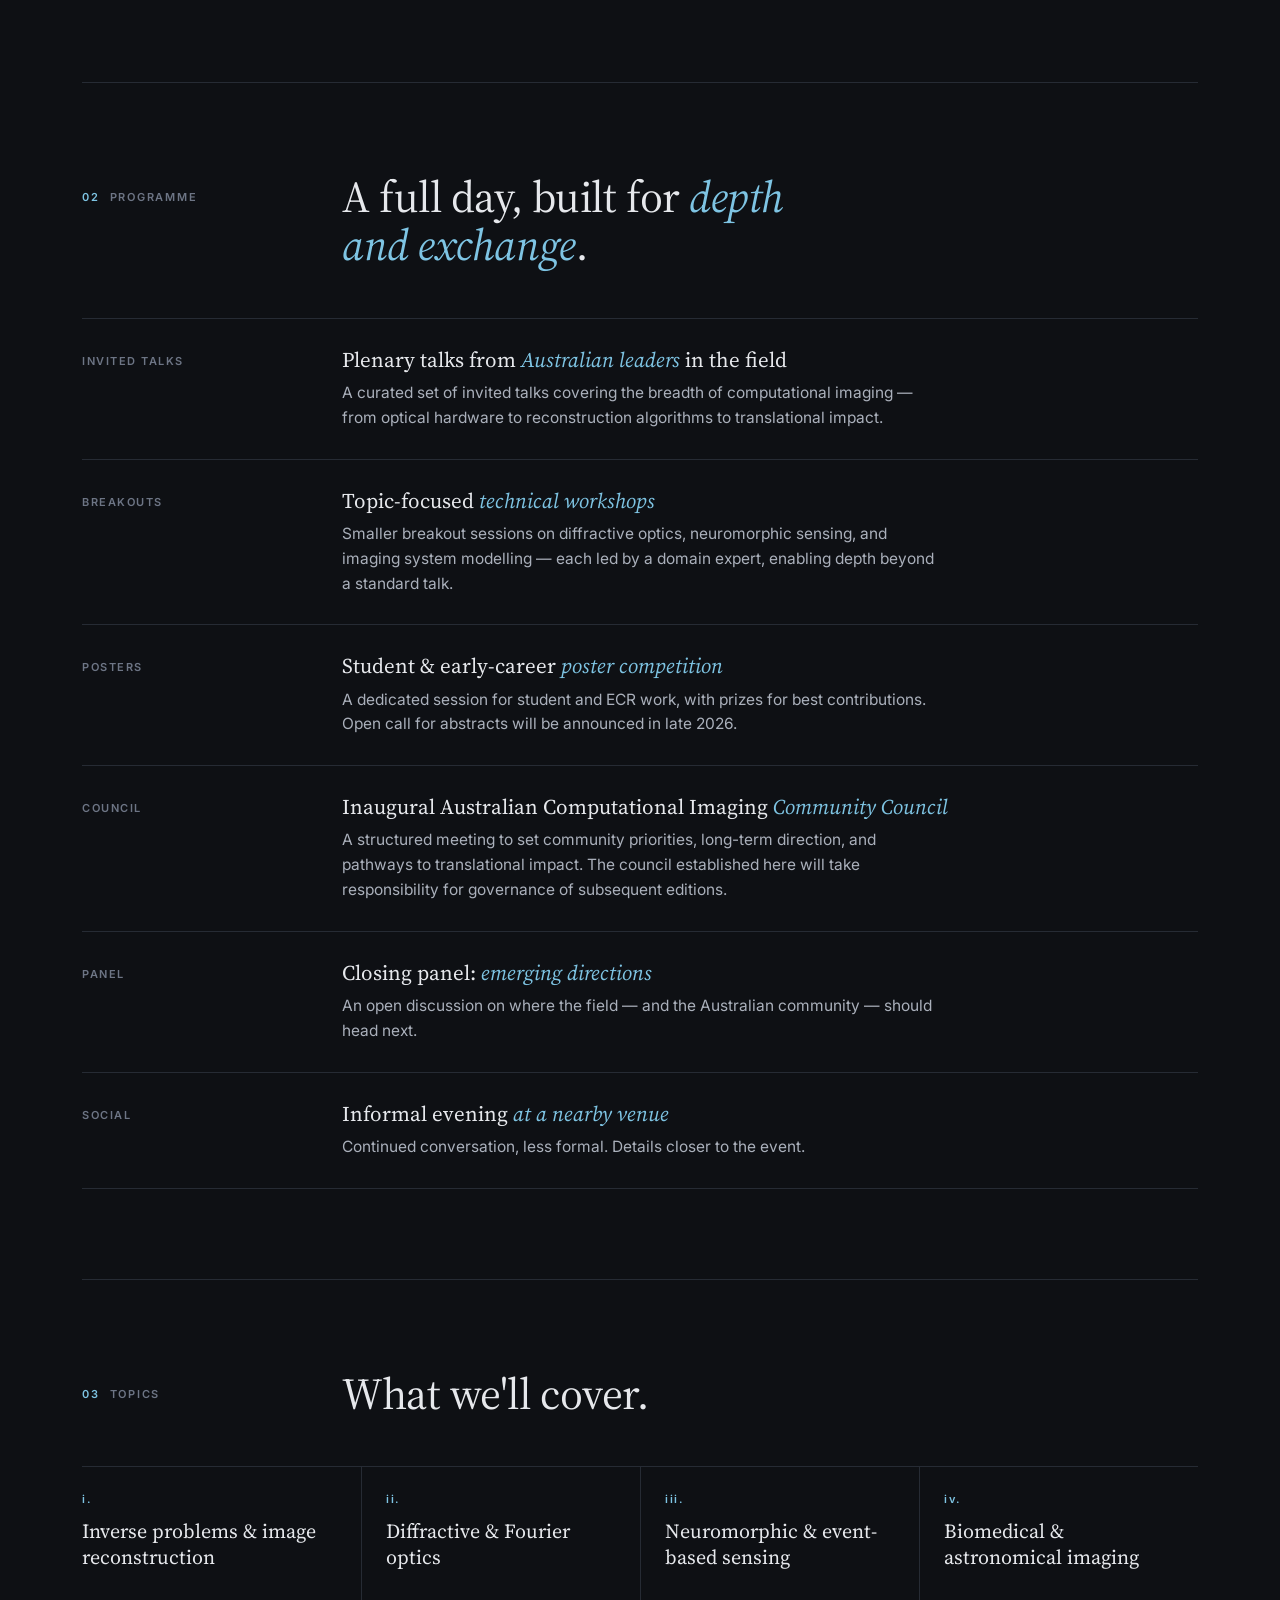
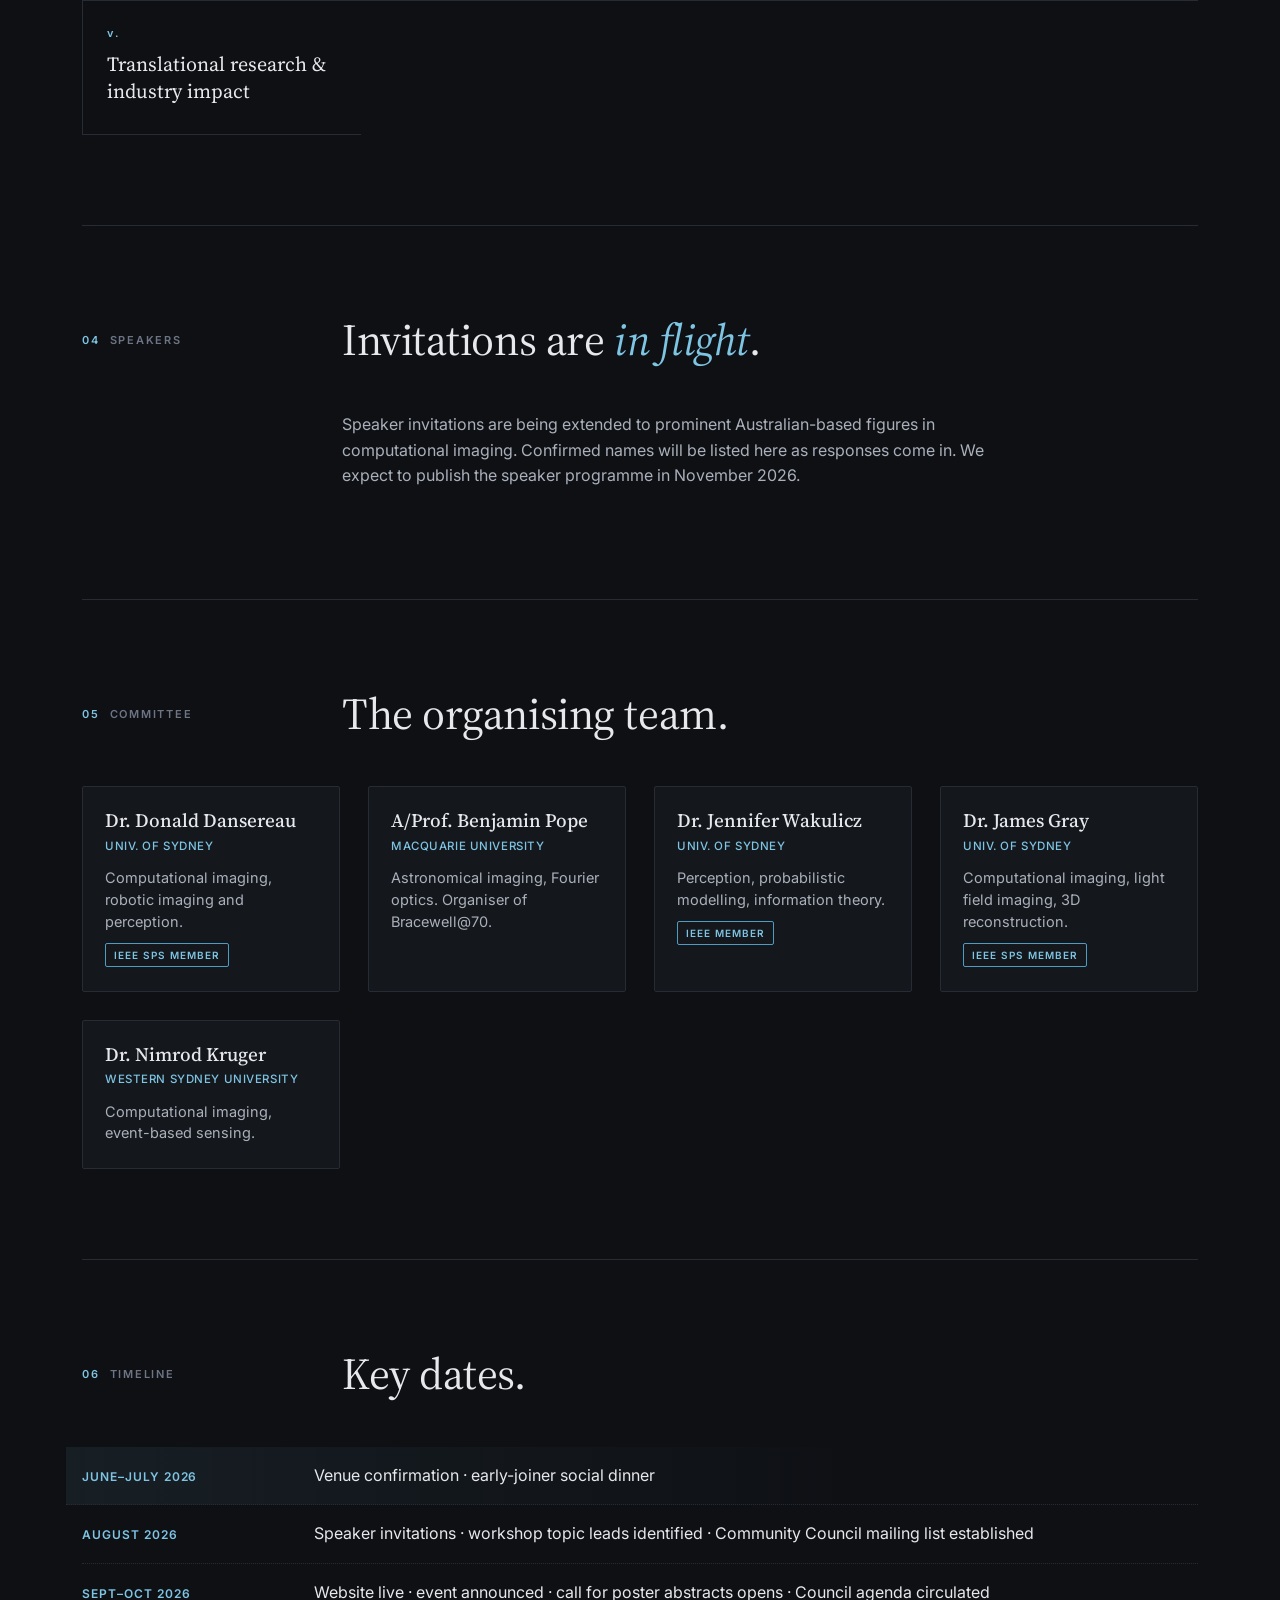
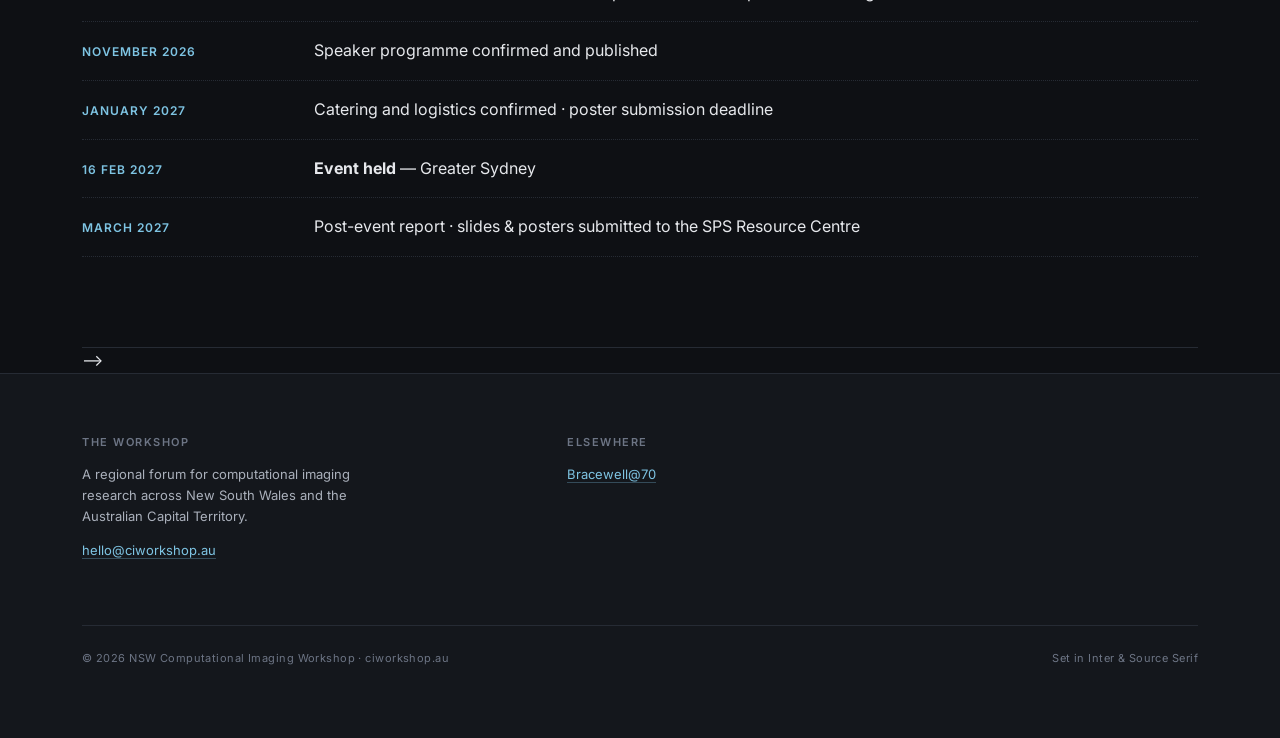
==== commit f9c19730: "commented out speaker names" ====
--- a/index.html
+++ b/index.html
@@ -754,10 +754,10 @@
         <p>
           Speaker invitations are being extended to prominent Australian-based figures in computational imaging. Confirmed names will be listed here as responses come in. We expect to publish the speaker programme in November 2026.
         </p>
-        <div class="disclosure">
-          <strong>Under invitation or expressed initial interest:</strong><br>
-          Prof. Arti Agrawal (UTS) · Prof. Peter Tuthill (USyd) · Prof. Maryanne Large (USyd) · Prof. Paul Hurley (WSU)
-        </div>
+<!--        <div class="disclosure">-->
+<!--          <strong>Under invitation or expressed initial interest:</strong><br>-->
+<!--          Prof. Arti Agrawal (UTS) · Prof. Peter Tuthill (USyd) · Prof. Maryanne Large (USyd) · Prof. Paul Hurley (WSU)-->
+<!--        </div>-->
       </div>
     </div>
   </section>
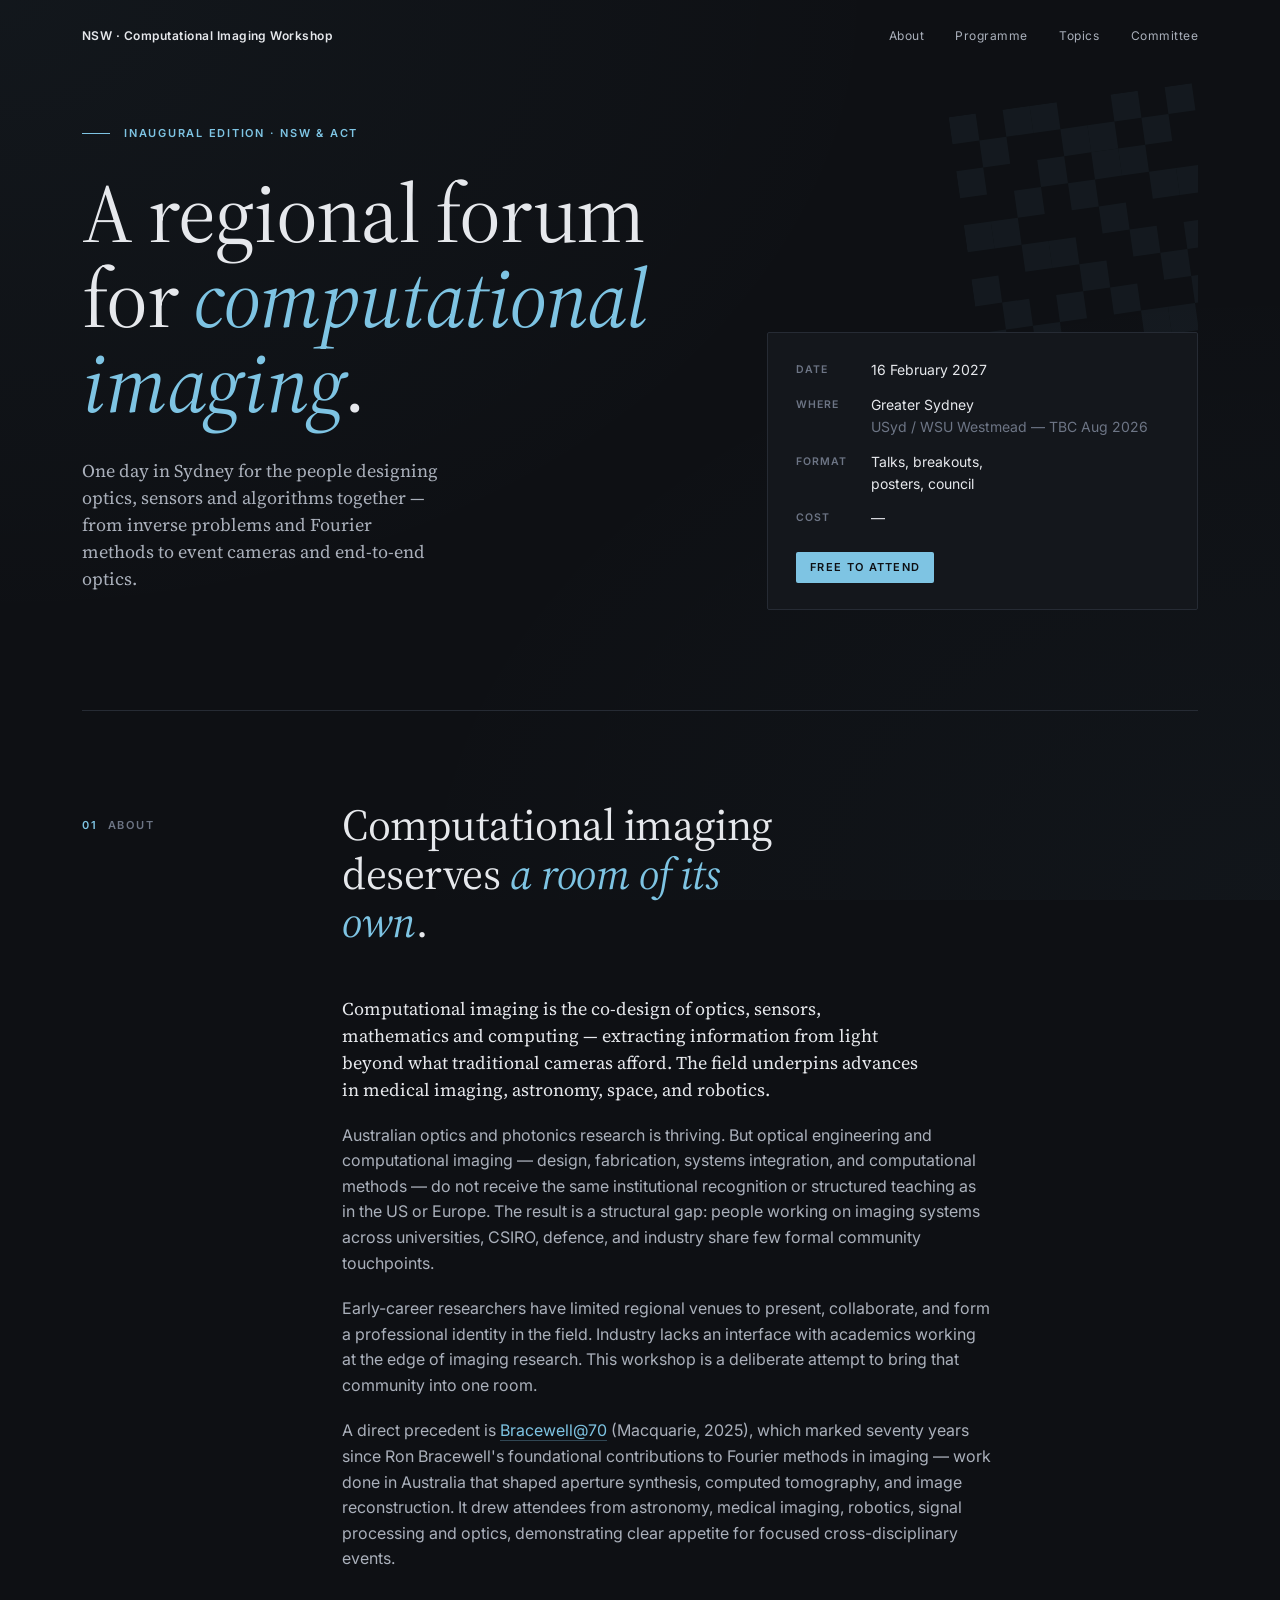
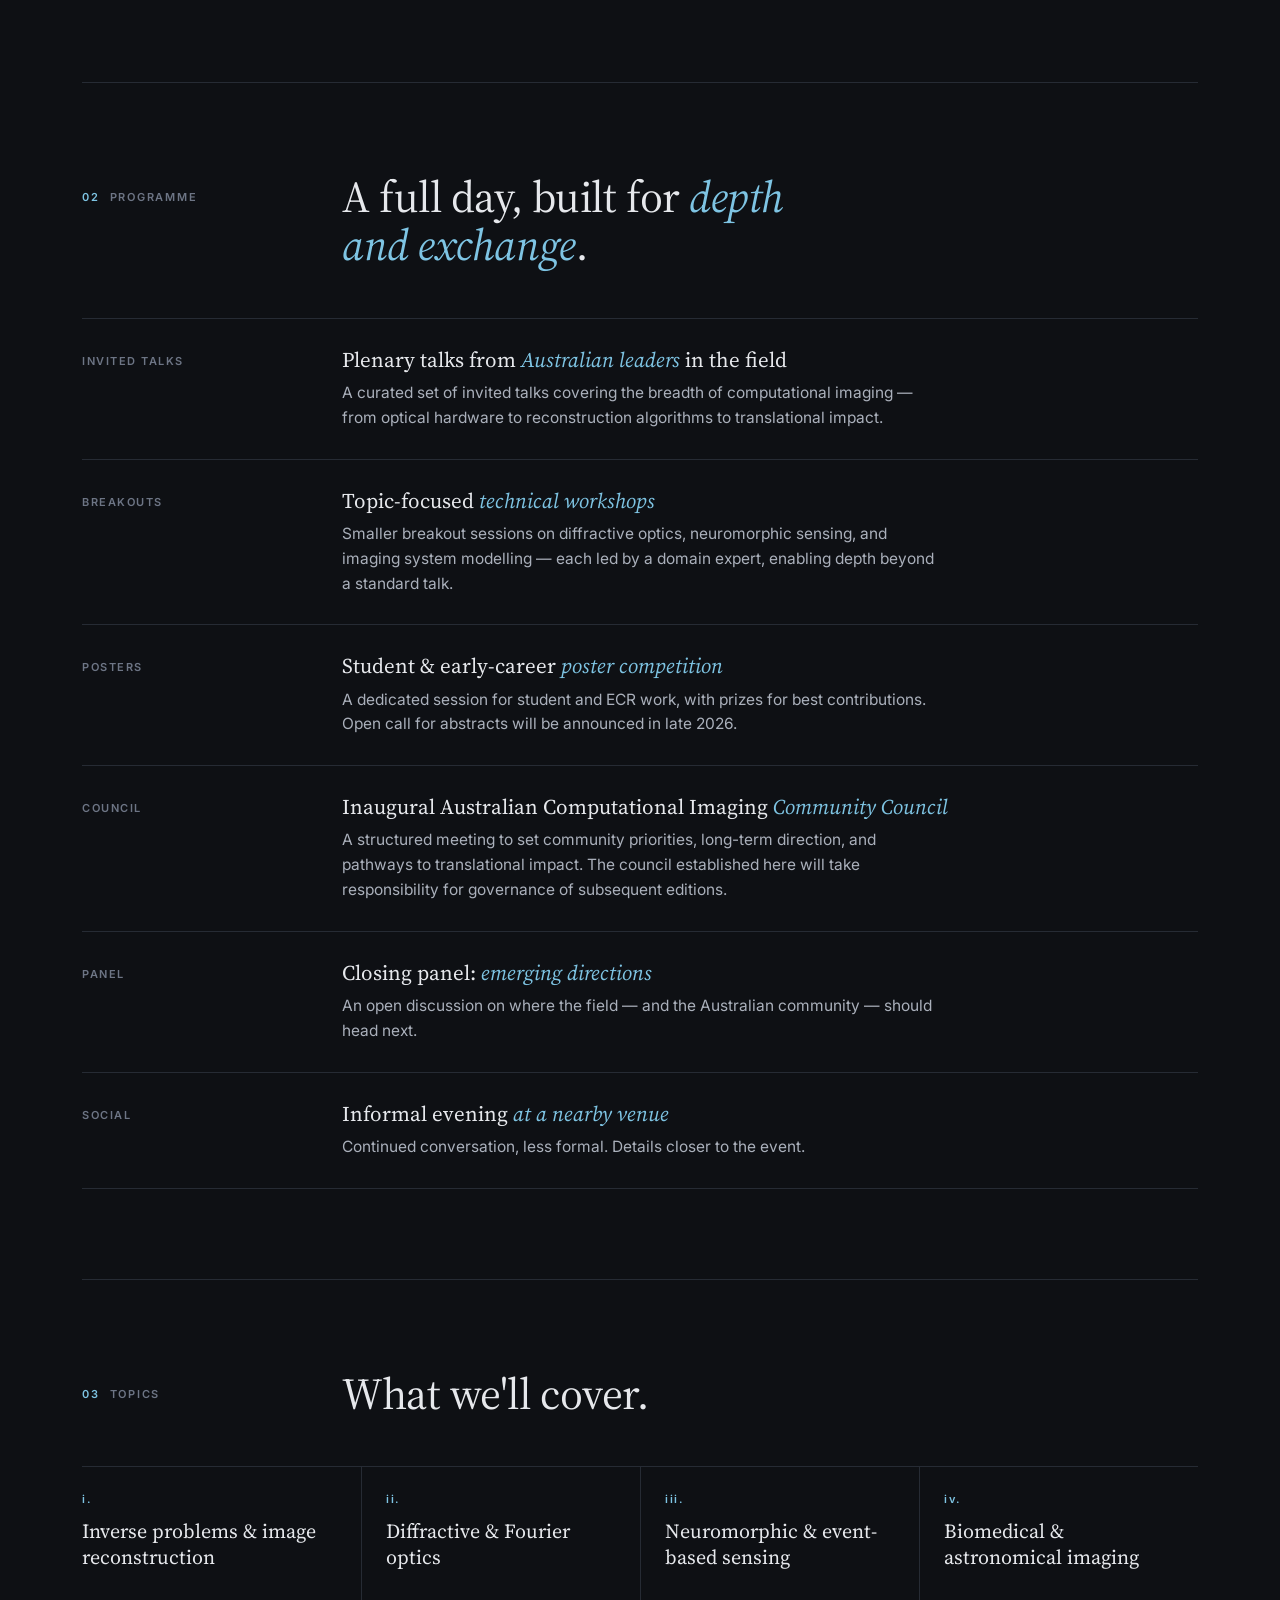
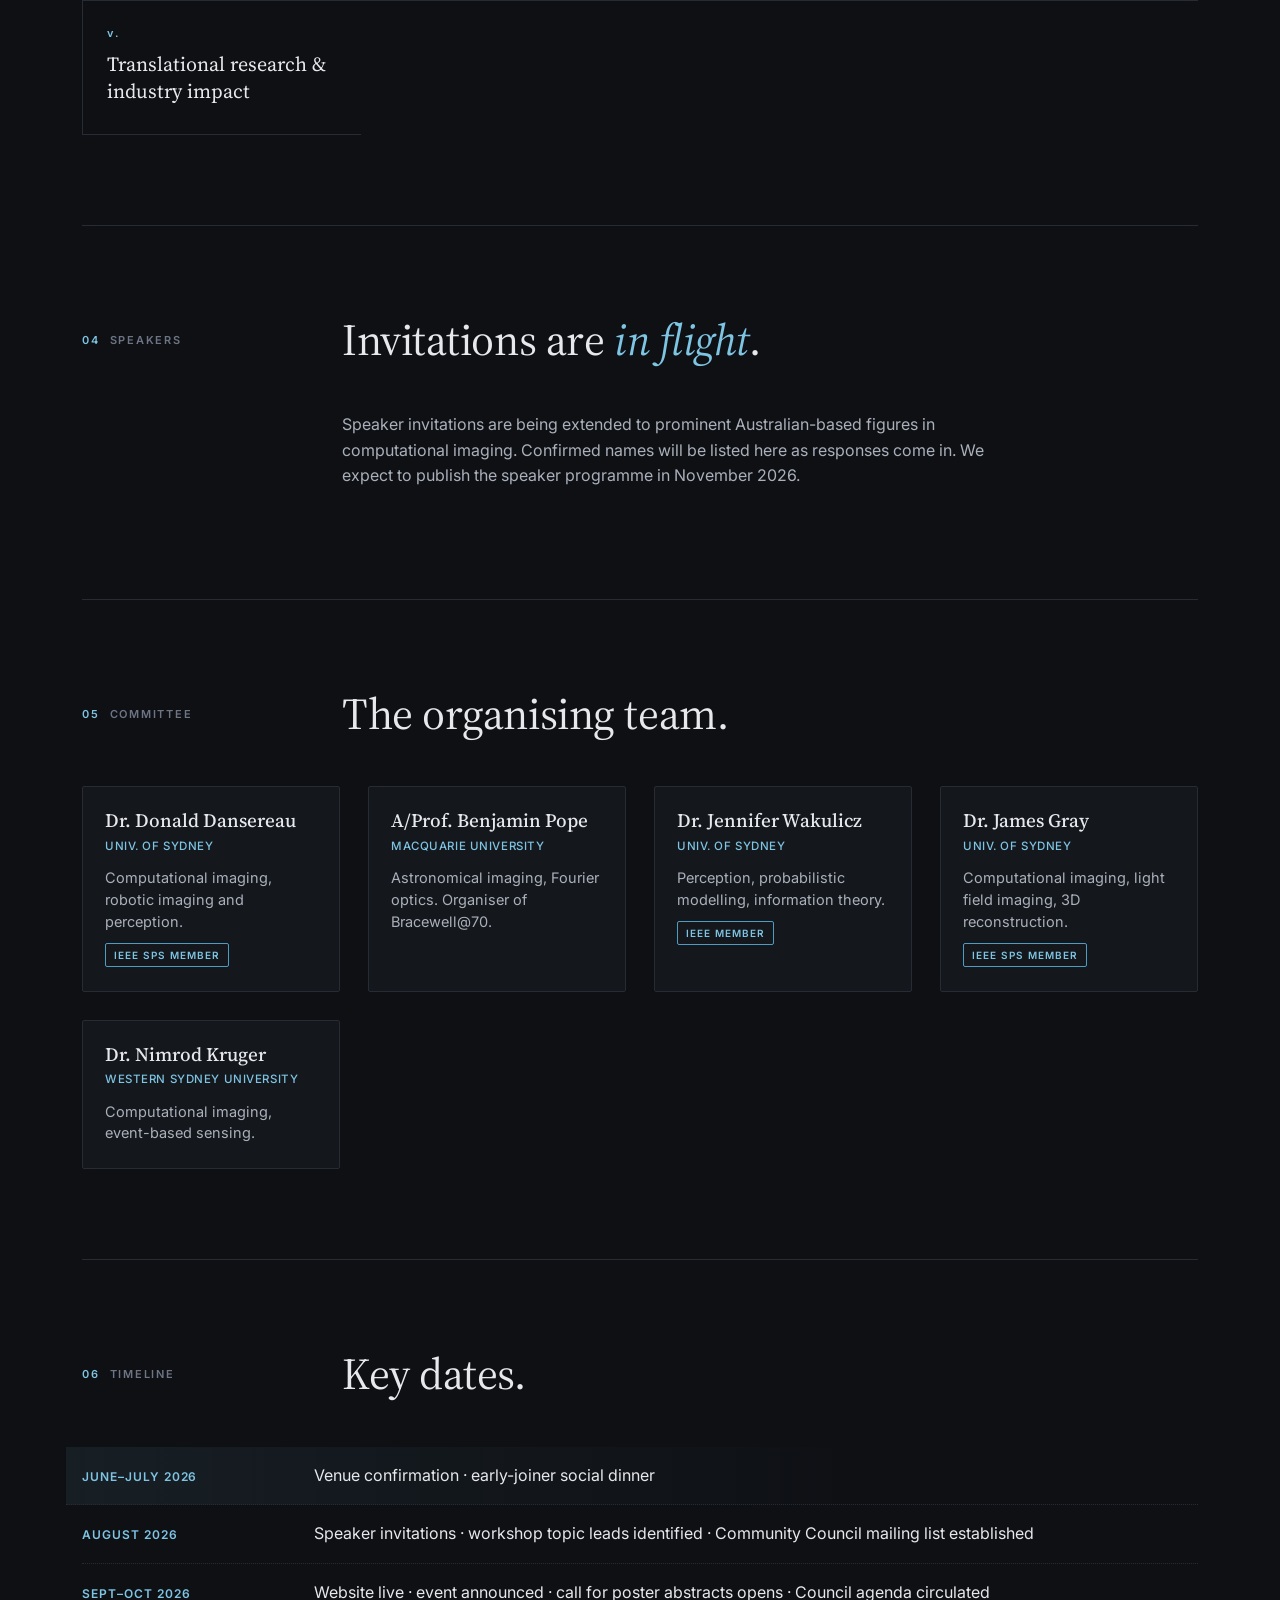
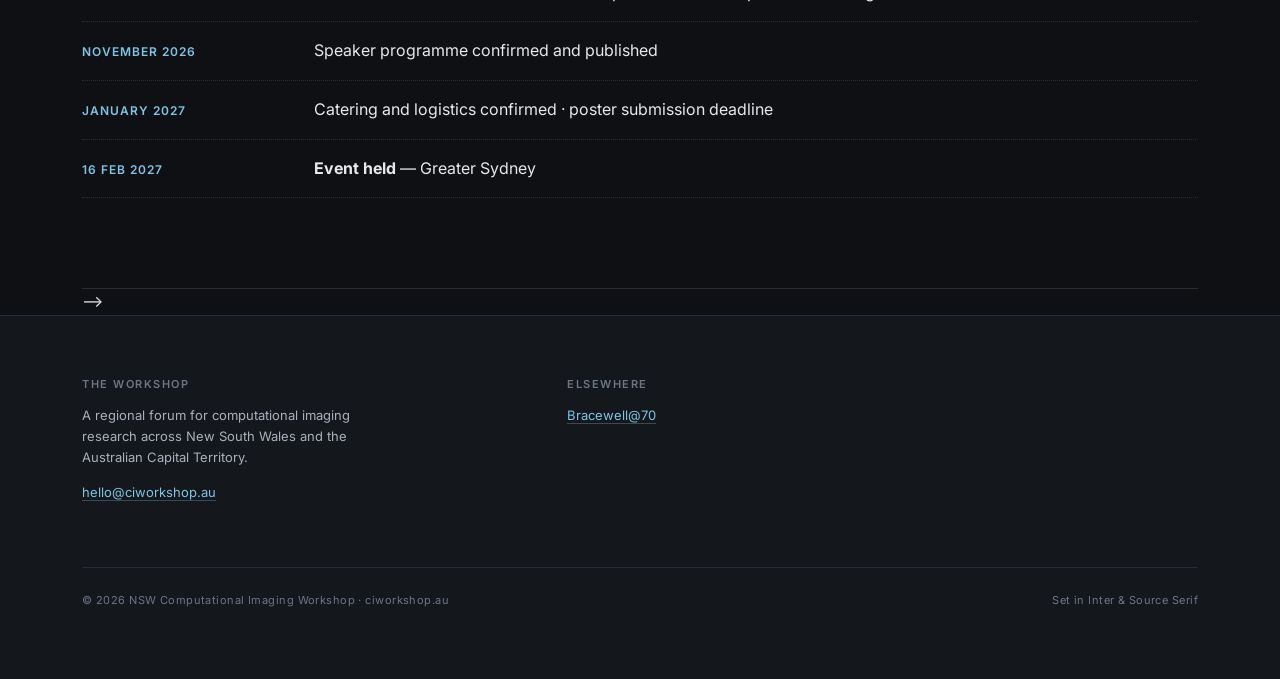
==== commit f4794ffa: "Remove March 2027 post-event report entry Removed post-event report entry from the events list." ====
--- a/index.html
+++ b/index.html
@@ -832,10 +832,6 @@
       <li>
         <span class="when">16 Feb 2027</span>
         <span class="what"><strong>Event held</strong> — Greater Sydney</span>
-      </li>
-      <li>
-        <span class="when">March 2027</span>
-        <span class="what">Post-event report · slides &amp; posters submitted to the SPS Resource Centre</span>
       </li>
     </ul>
   </section>
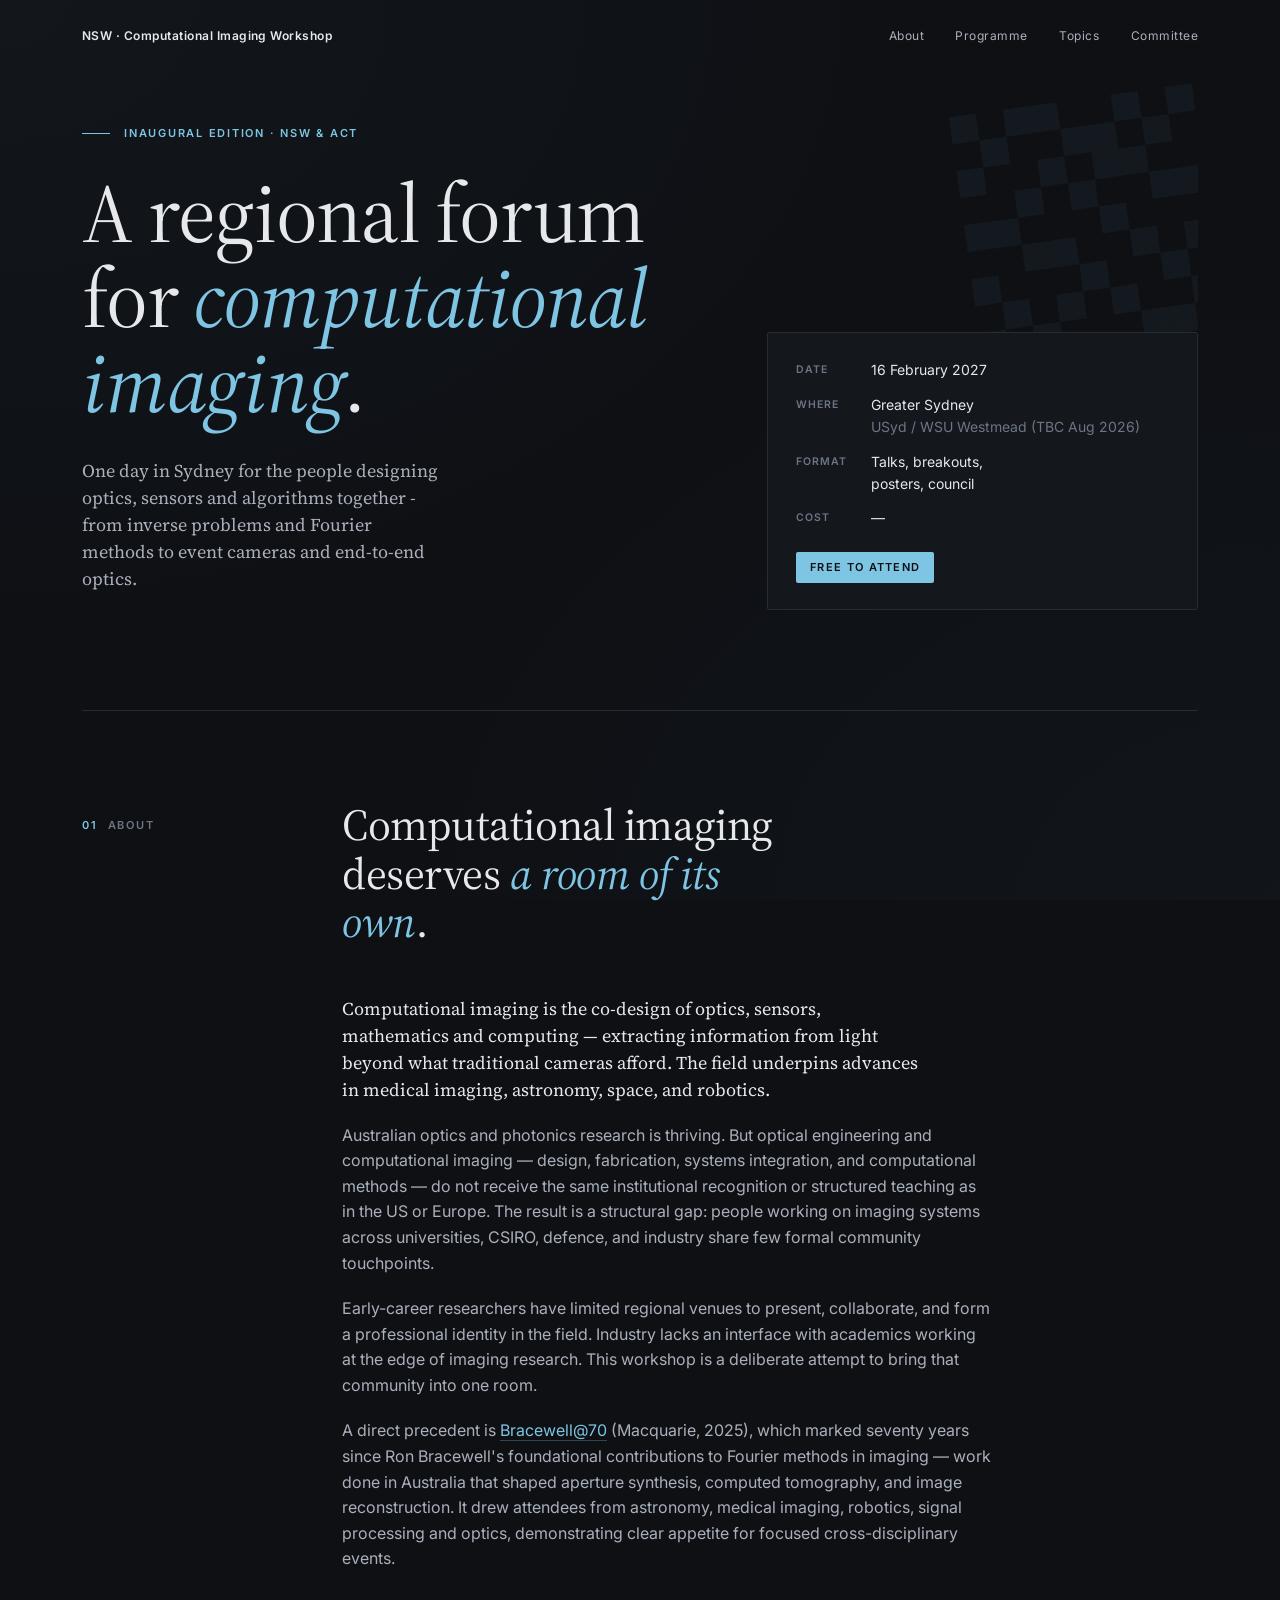
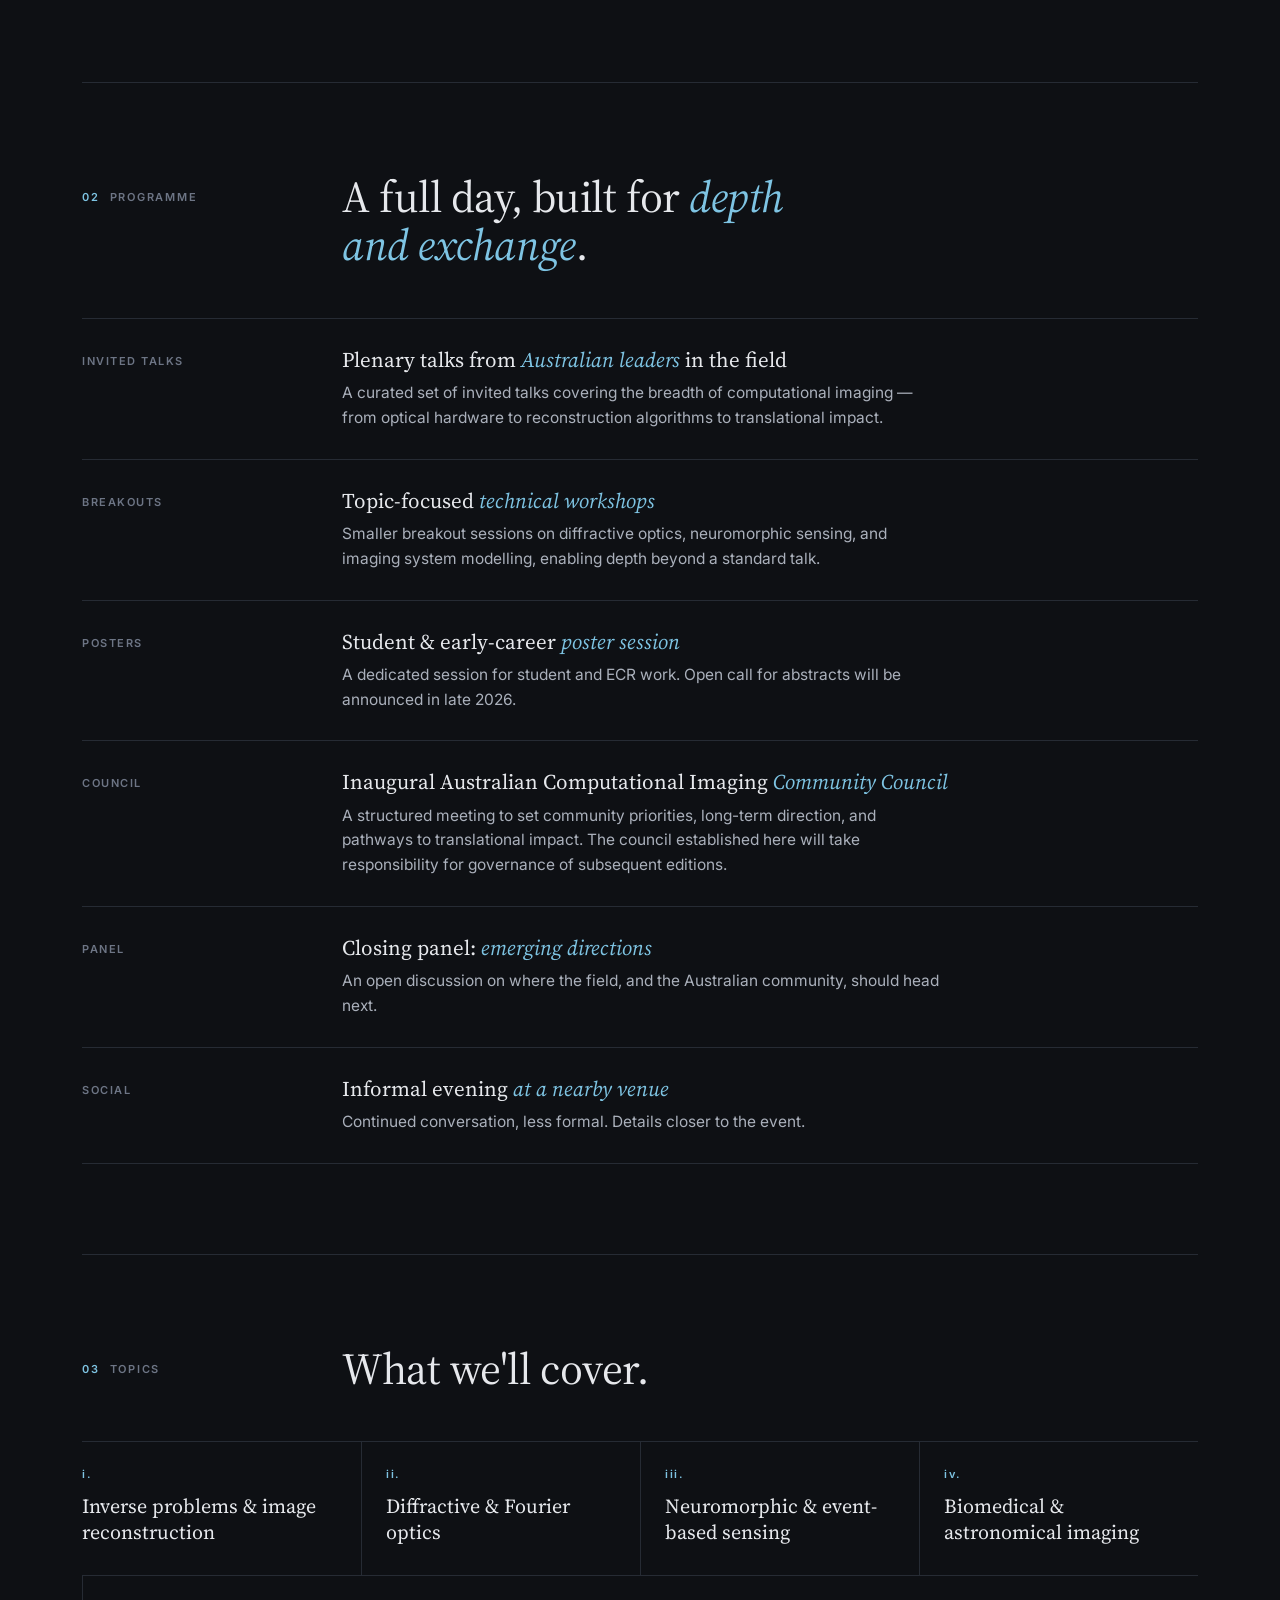
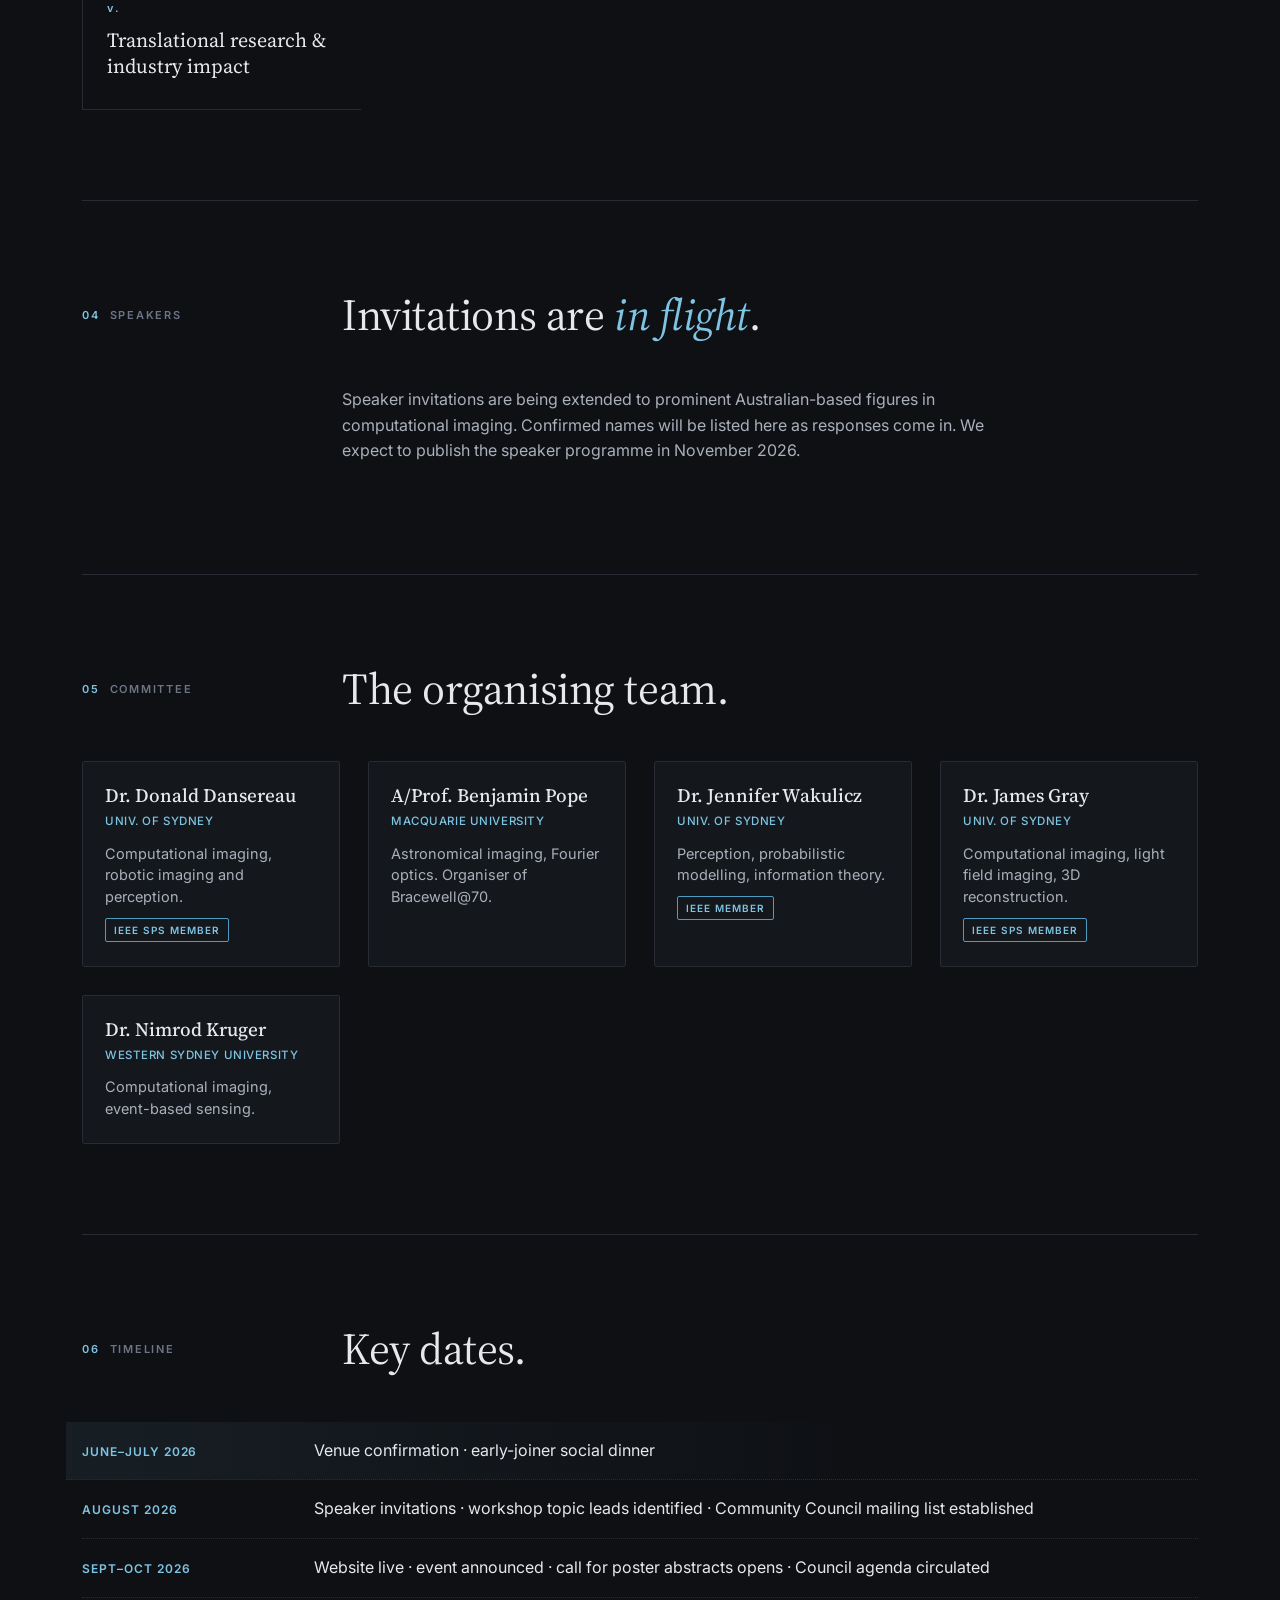
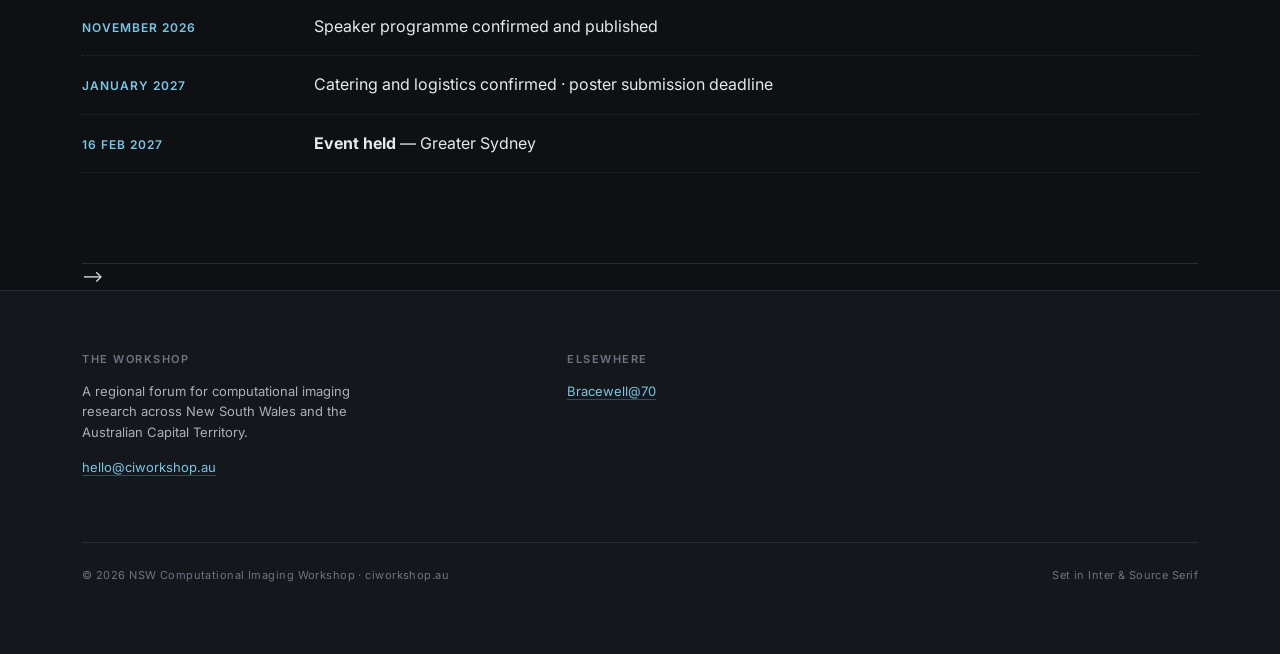
==== commit 25ff6c90: "Refine text in index.html for clarity Updated text for clarity and conciseness in various sections." ====
--- a/index.html
+++ b/index.html
@@ -610,14 +610,14 @@
           A regional forum for <em>computational imaging</em>.
         </h1>
         <p class="lede">
-          One day in Sydney for the people designing optics, sensors and algorithms together — from inverse problems and Fourier methods to event cameras and end-to-end optics.
+          One day in Sydney for the people designing optics, sensors and algorithms together - from inverse problems and Fourier methods to event cameras and end-to-end optics.
         </p>
       </div>
 
       <aside class="hero-meta">
         <dl>
           <dt>Date</dt><dd>16 February 2027</dd>
-          <dt>Where</dt><dd>Greater Sydney<br><span style="color:var(--muted)">USyd / WSU Westmead — TBC Aug&nbsp;2026</span></dd>
+          <dt>Where</dt><dd>Greater Sydney<br><span style="color:var(--muted)">USyd / WSU Westmead (TBC Aug&nbsp;2026)</span></dd>
           <dt>Format</dt><dd>Talks, breakouts,<br>posters, council</dd>
           <dt>Cost</dt><dd>—</dd>
         </dl>
@@ -672,15 +672,15 @@
         <div class="pi-label">Breakouts</div>
         <div>
           <h3>Topic-focused <em>technical workshops</em></h3>
-          <p>Smaller breakout sessions on diffractive optics, neuromorphic sensing, and imaging system modelling — each led by a domain expert, enabling depth beyond a standard talk.</p>
+          <p>Smaller breakout sessions on diffractive optics, neuromorphic sensing, and imaging system modelling, enabling depth beyond a standard talk.</p>
         </div>
       </div>
 
       <div class="programme-item">
         <div class="pi-label">Posters</div>
         <div>
-          <h3>Student &amp; early-career <em>poster competition</em></h3>
-          <p>A dedicated session for student and ECR work, with prizes for best contributions. Open call for abstracts will be announced in late 2026.</p>
+          <h3>Student &amp; early-career <em>poster session</em></h3>
+          <p>A dedicated session for student and ECR work. Open call for abstracts will be announced in late 2026.</p>
         </div>
       </div>
 
@@ -696,7 +696,7 @@
         <div class="pi-label">Panel</div>
         <div>
           <h3>Closing panel: <em>emerging directions</em></h3>
-          <p>An open discussion on where the field — and the Australian community — should head next.</p>
+          <p>An open discussion on where the field, and the Australian community, should head next.</p>
         </div>
       </div>
 
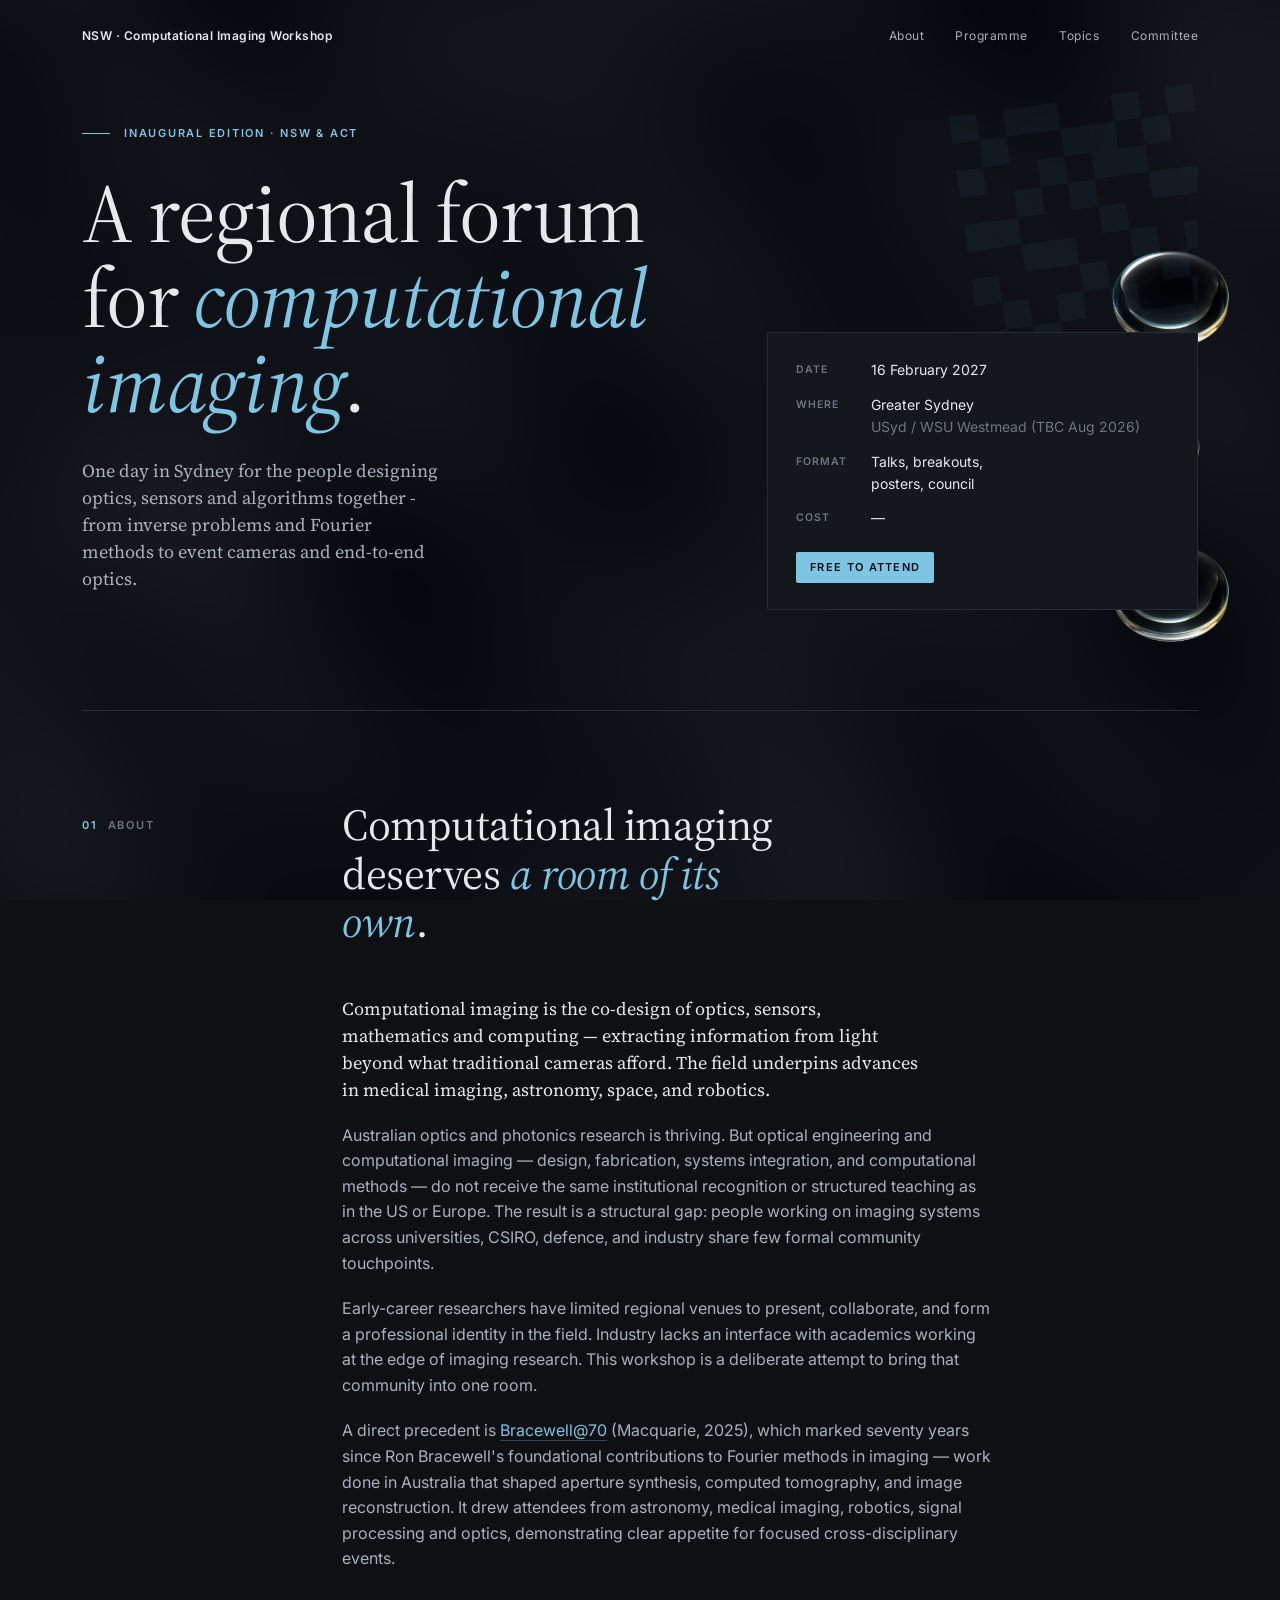
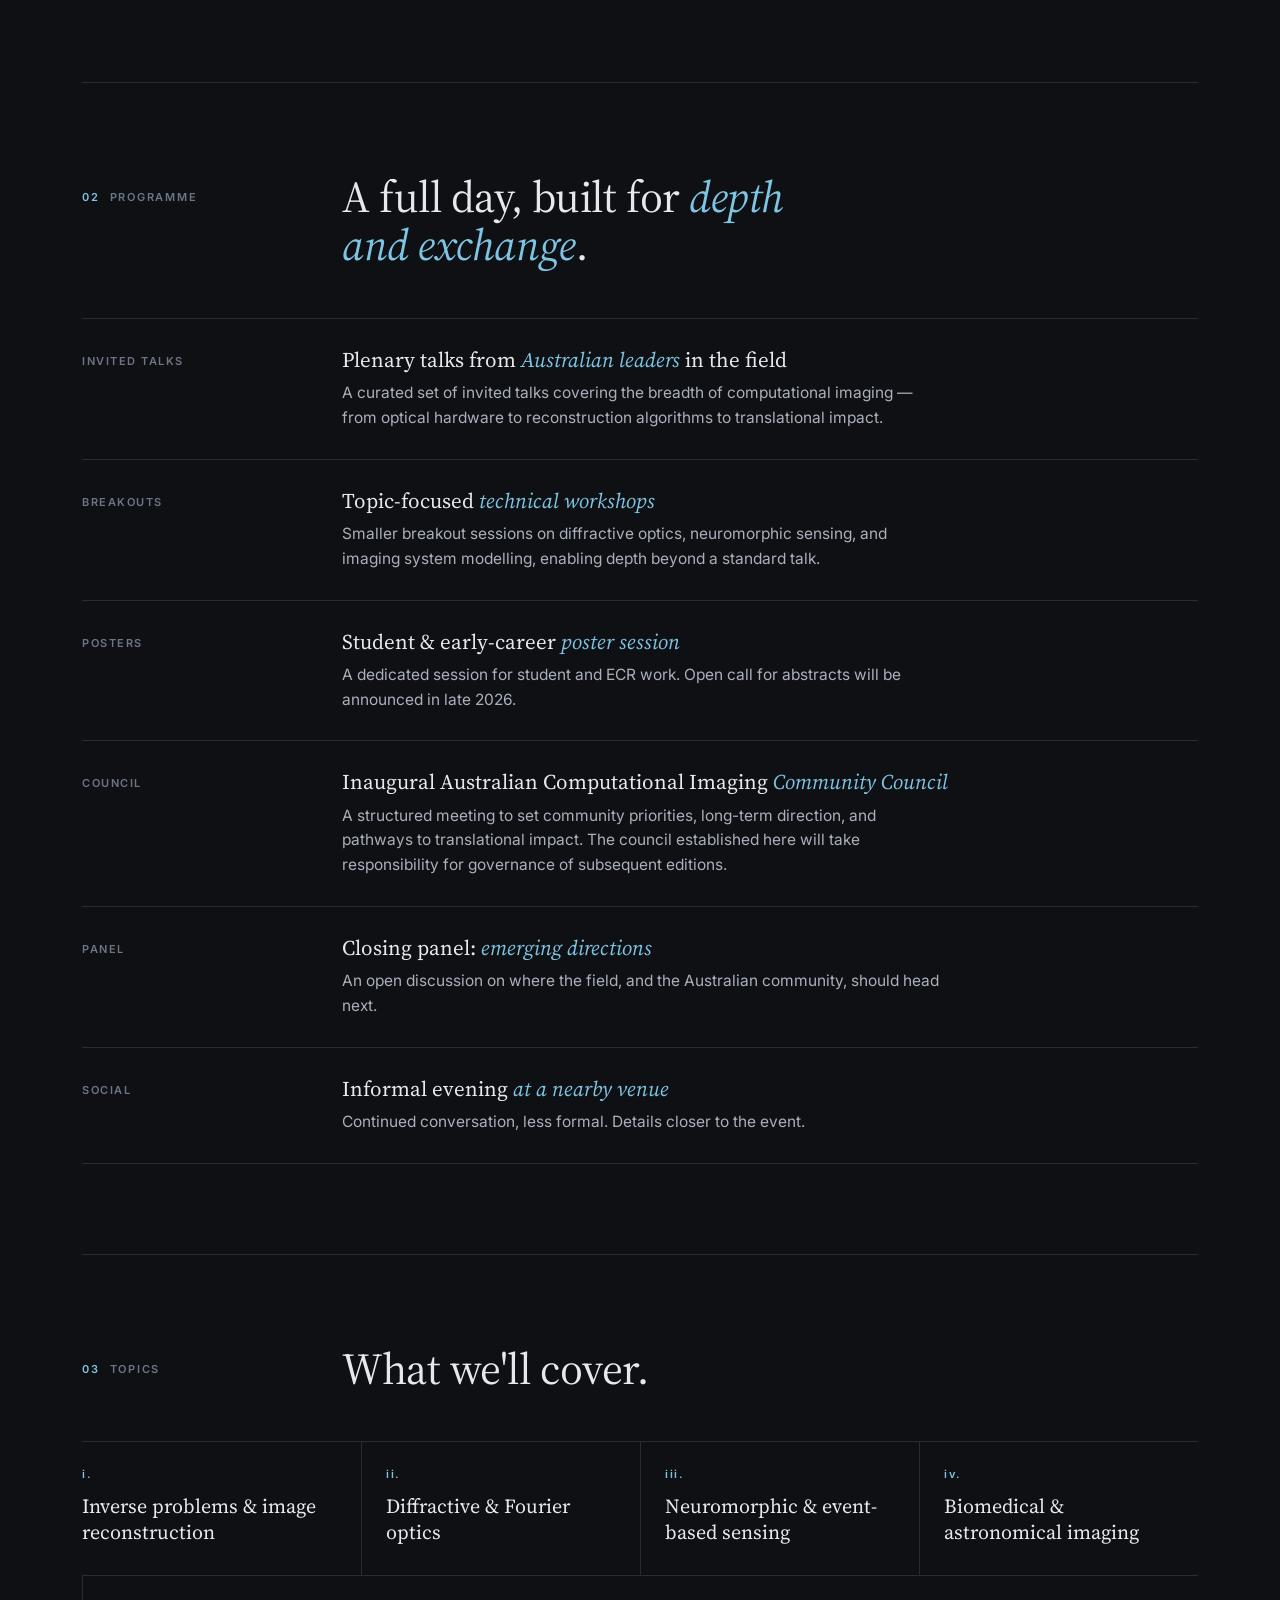
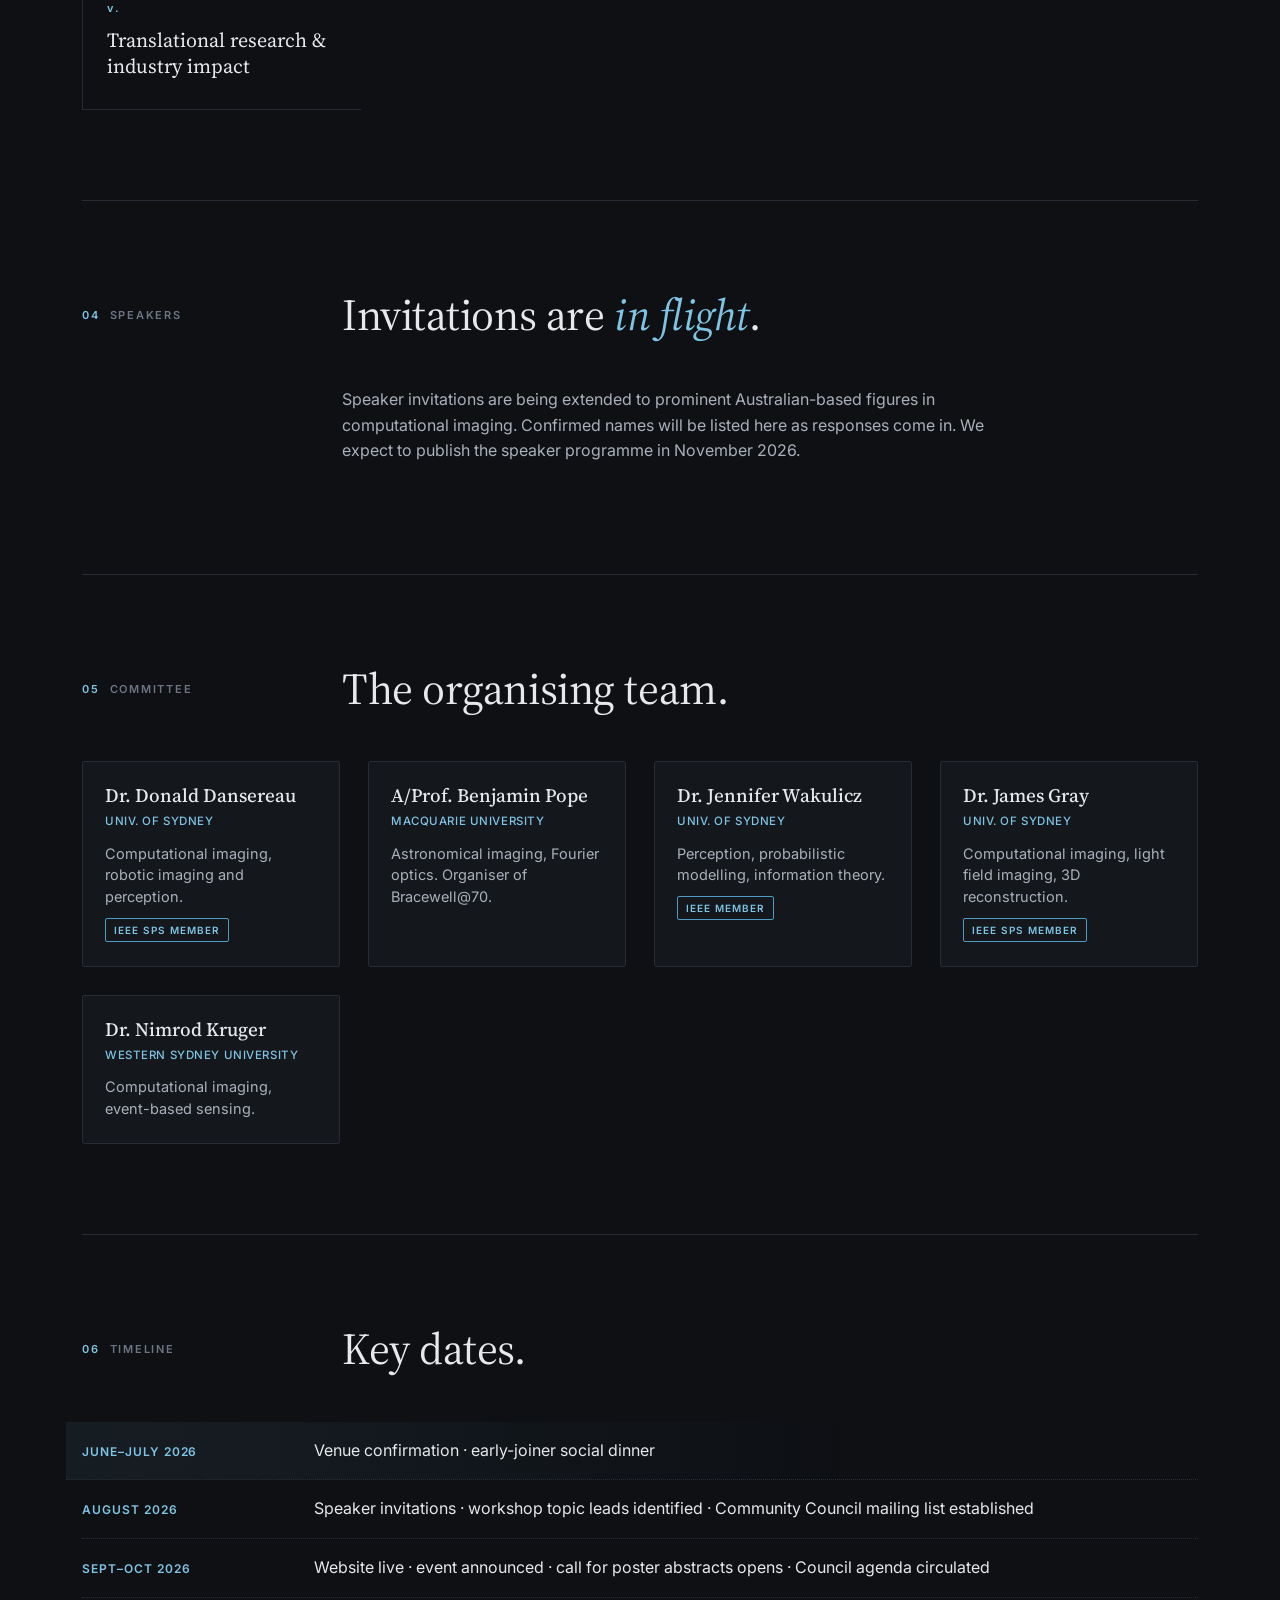
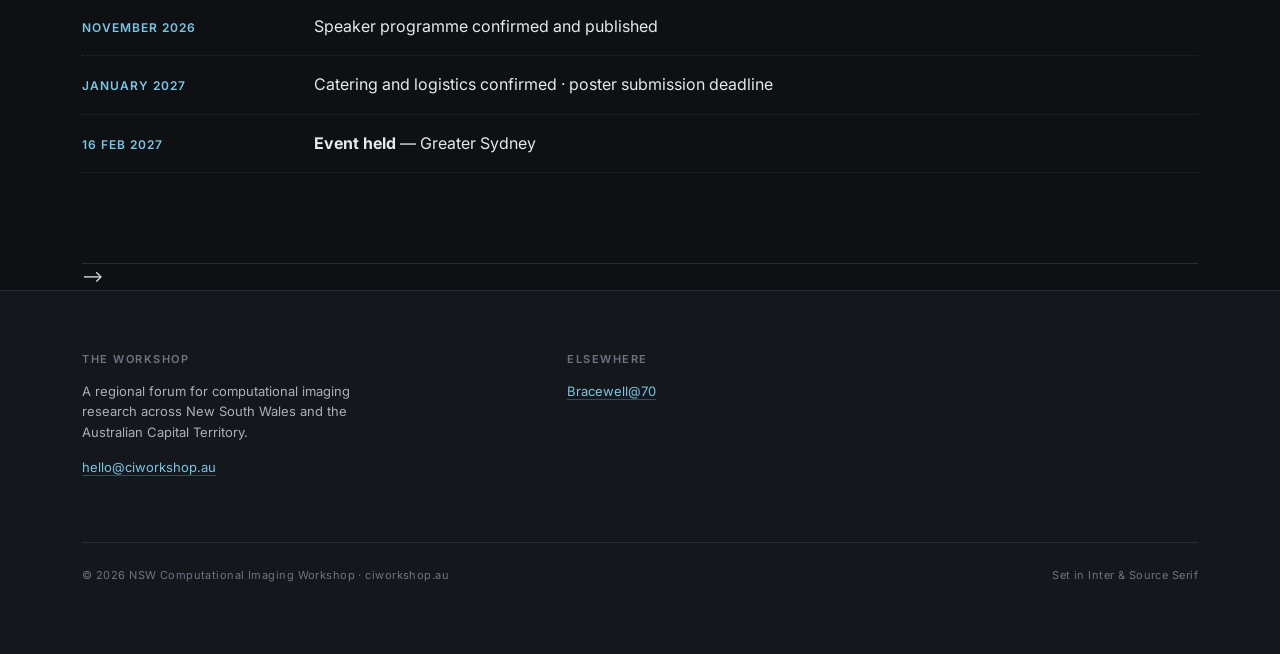
==== commit 5744293d: "impliment visuals, hopfully" ====
--- a/index.html
+++ b/index.html
@@ -892,5 +892,206 @@
   </div>
 </footer>
 
+<!-- ═══════════════════════════════════════════════════
+     SPATIOTEMPORAL FREQUENCY BACKGROUND CANVAS
+════════════════════════════════════════════════════ -->
+<canvas id="stf-canvas" aria-hidden="true" style="
+  position: fixed;
+  inset: 0;
+  width: 100%;
+  height: 100%;
+  pointer-events: none;
+  z-index: 0;
+"></canvas>
+
+<!-- ═══════════════════════════════════════════════════
+     LENS RIG  (fixed right column)
+════════════════════════════════════════════════════ -->
+<div id="lens-rig" aria-hidden="true" style="
+  position: fixed;
+  right: 0;
+  top: 0;
+  width: 220px;
+  height: 100vh;
+  pointer-events: none;
+  z-index: 1;
+  display: flex;
+  flex-direction: column;
+  align-items: center;
+  justify-content: center;
+  gap: 0;
+">
+  <img id="lens-top" src="lens.png" alt="" style="
+    width: 180px;
+    height: 180px;
+    object-fit: contain;
+    display: block;
+    transform: translateY(0px);
+    will-change: transform;
+  ">
+  <img id="lens-mid" src="lens.png" alt="" style="
+    width: 90px;
+    height: 90px;
+    object-fit: contain;
+    display: block;
+    transform: translateY(0px);
+    will-change: transform;
+    margin: 12px 0;
+  ">
+  <img id="lens-bot" src="lens.png" alt="" style="
+    width: 180px;
+    height: 180px;
+    object-fit: contain;
+    display: block;
+    transform: translateY(0px);
+    will-change: transform;
+  ">
+</div>
+
+<!-- ensure page content sits above canvas -->
+<style>
+  #stf-canvas { isolation: isolate; }
+  .wrap, footer { position: relative; z-index: 2; }
+  header.topbar { position: relative; z-index: 2; }
+
+  @media (max-width: 900px) {
+    #lens-rig { display: none; }
+  }
+</style>
+
+<script>
+(function () {
+  'use strict';
+
+  /* ── spatiotemporal frequency background ── */
+  const canvas = document.getElementById('stf-canvas');
+  const ctx    = canvas.getContext('2d');
+
+  let W, H, imgData, buf32;
+
+  function resize() {
+    W = canvas.width  = window.innerWidth;
+    H = canvas.height = window.innerHeight;
+    imgData = ctx.createImageData(W, H);
+    buf32   = new Uint32Array(imgData.data.buffer);
+  }
+  resize();
+  window.addEventListener('resize', resize);
+
+  /* scroll progress 0→1 over full document */
+  function scrollProgress() {
+    const max = document.documentElement.scrollHeight - window.innerHeight;
+    return max > 0 ? window.scrollY / max : 0;
+  }
+
+  /* ── multi-component STF: seed random components once ── */
+  const N_COMP = 6;
+  const rng = (lo, hi) => lo + Math.random() * (hi - lo);
+
+  const comps = Array.from({ length: N_COMP }, () => ({
+    angle : rng(0, Math.PI),
+    f0    : rng(0.0015, 0.005),   /* spatial freq at s=0 */
+    df    : rng(0.008,  0.022),   /* Δfreq over full scroll, scaled ×0.8 */
+    spd0  : rng(0.0004, 0.0010),  /* constant phase speed — not scroll-driven */
+    w     : rng(0.5, 1.0),
+    phase : 0,                    /* integrated phase accumulator */
+  }));
+
+  const wSum = comps.reduce((a, c) => a + c.w, 0);
+  comps.forEach(c => c.w /= wSum);
+
+  /* precompute trig once per component (updated on resize) */
+  const cosA = comps.map(c => Math.cos(c.angle));
+  const sinA = comps.map(c => Math.sin(c.angle));
+
+  let lastT = null;
+
+  /* render one frame of the spatiotemporal grating */
+  function drawSTF(t) {
+    const s  = scrollProgress();
+    const s_ = s * 0.8;          /* scroll sensitivity reduced 20% */
+    const amp = 10;
+    const rBase = 14, gBase = 16, bBase = 20;
+
+    /* advance each component's phase by its fixed speed × elapsed time */
+    if (lastT !== null) {
+      const dt = t - lastT;
+      for (let k = 0; k < N_COMP; k++) {
+        comps[k].phase += comps[k].spd0 * dt;
+      }
+    }
+    lastT = t;
+
+    /* spatial origin at screen centre — "zero" of each grating */
+    const cx = W * 0.5;
+    const cy = H * 0.5;
+
+    for (let y = 0; y < H; y++) {
+      const dy = y - cy;
+      for (let x = 0; x < W; x++) {
+        const dx = x - cx;
+        let val = 0;
+        for (let k = 0; k < N_COMP; k++) {
+          const c = comps[k];
+          /* spatial frequency scales linearly with scroll (reduced sensitivity) */
+          const f    = c.f0 + s_ * c.df;
+          /* project relative to centre */
+          const proj = dx * cosA[k] + dy * sinA[k];
+          val += c.w * Math.sin(2 * Math.PI * f * proj + c.phase);
+        }
+        const d = (val * amp) | 0;
+        const r = Math.min(255, Math.max(0, rBase + d));
+        const g = Math.min(255, Math.max(0, gBase + d));
+        const b = Math.min(255, Math.max(0, bBase + d + 2));
+        buf32[y * W + x] = (0xff000000) | (b << 16) | (g << 8) | r;
+      }
+    }
+    ctx.putImageData(imgData, 0, 0);
+  }
+
+  /* ── lens rig ── */
+  const lensTop = document.getElementById('lens-top');
+  const lensMid = document.getElementById('lens-mid');
+  const lensBot = document.getElementById('lens-bot');
+
+  /* base gap between lens centres when scroll = 0 (px) */
+  const BASE_GAP = 12;   /* the margin on lens-mid handles rest */
+  /* max travel amplitude */
+  const AMP_TOP = 60;    /* px — top lens moves up */
+  const AMP_BOT = 60;    /* px — bottom lens moves down */
+
+  function updateLenses() {
+    const s = scrollProgress();
+
+    /* top lens: half sine cycle  → away (up) and back */
+    const yTop = -AMP_TOP * Math.sin(s * Math.PI);
+
+    /* bottom lens: 3/4 sine cycle → away, back, away */
+    const yBot =  AMP_BOT * Math.sin(s * 1.5 * Math.PI);
+
+    lensTop.style.transform = `translateY(${yTop.toFixed(2)}px)`;
+    lensBot.style.transform = `translateY(${yBot.toFixed(2)}px)`;
+    /* middle lens stays fixed — it is the reference */
+  }
+
+  /* ── animation loop ── */
+  /* pixel-loop is O(W×H) per frame — skip frames on large displays */
+  let lastSTF = 0;
+  const STF_INTERVAL = 80; /* ms between canvas redraws ~12 fps */
+
+  function loop(t) {
+    if (t - lastSTF > STF_INTERVAL) {
+      drawSTF(t);
+      lastSTF = t;
+    }
+    updateLenses();
+    requestAnimationFrame(loop);
+  }
+
+  requestAnimationFrame(loop);
+
+})();
+</script>
+
 </body>
 </html>
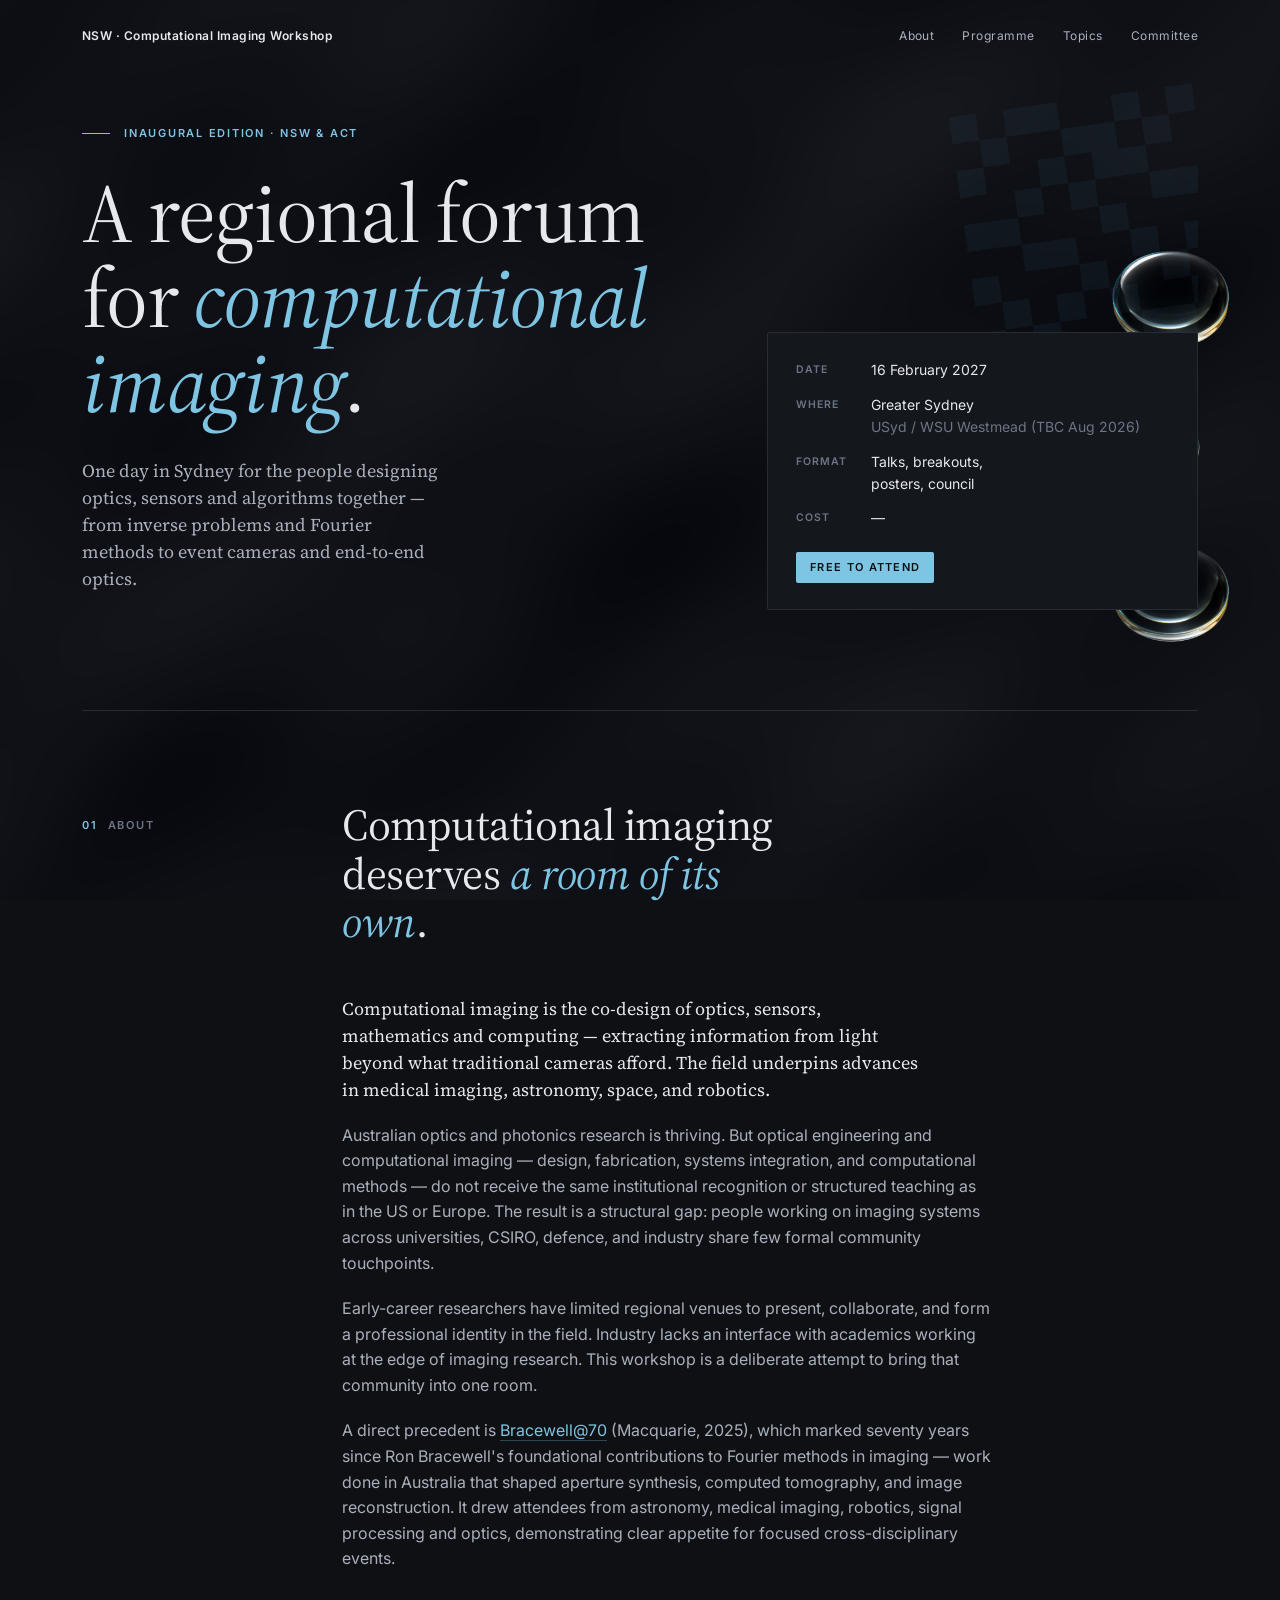
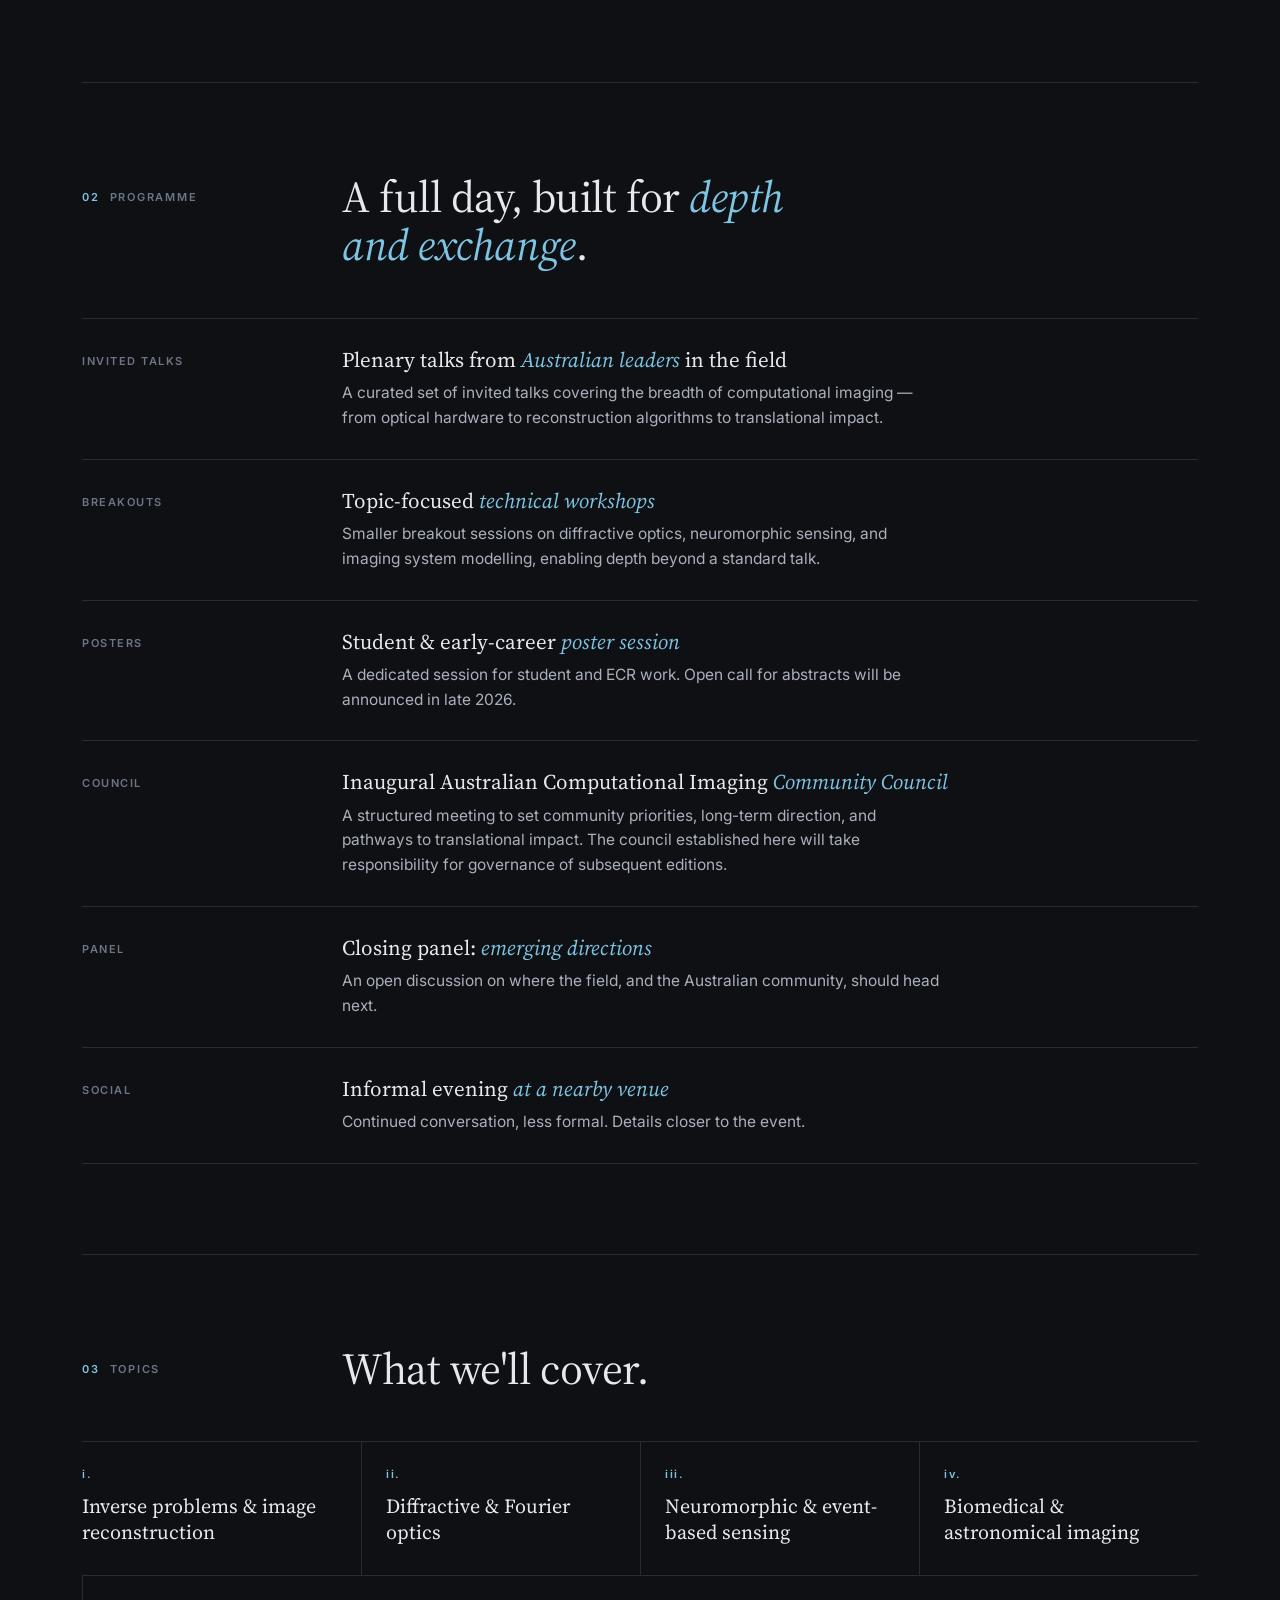
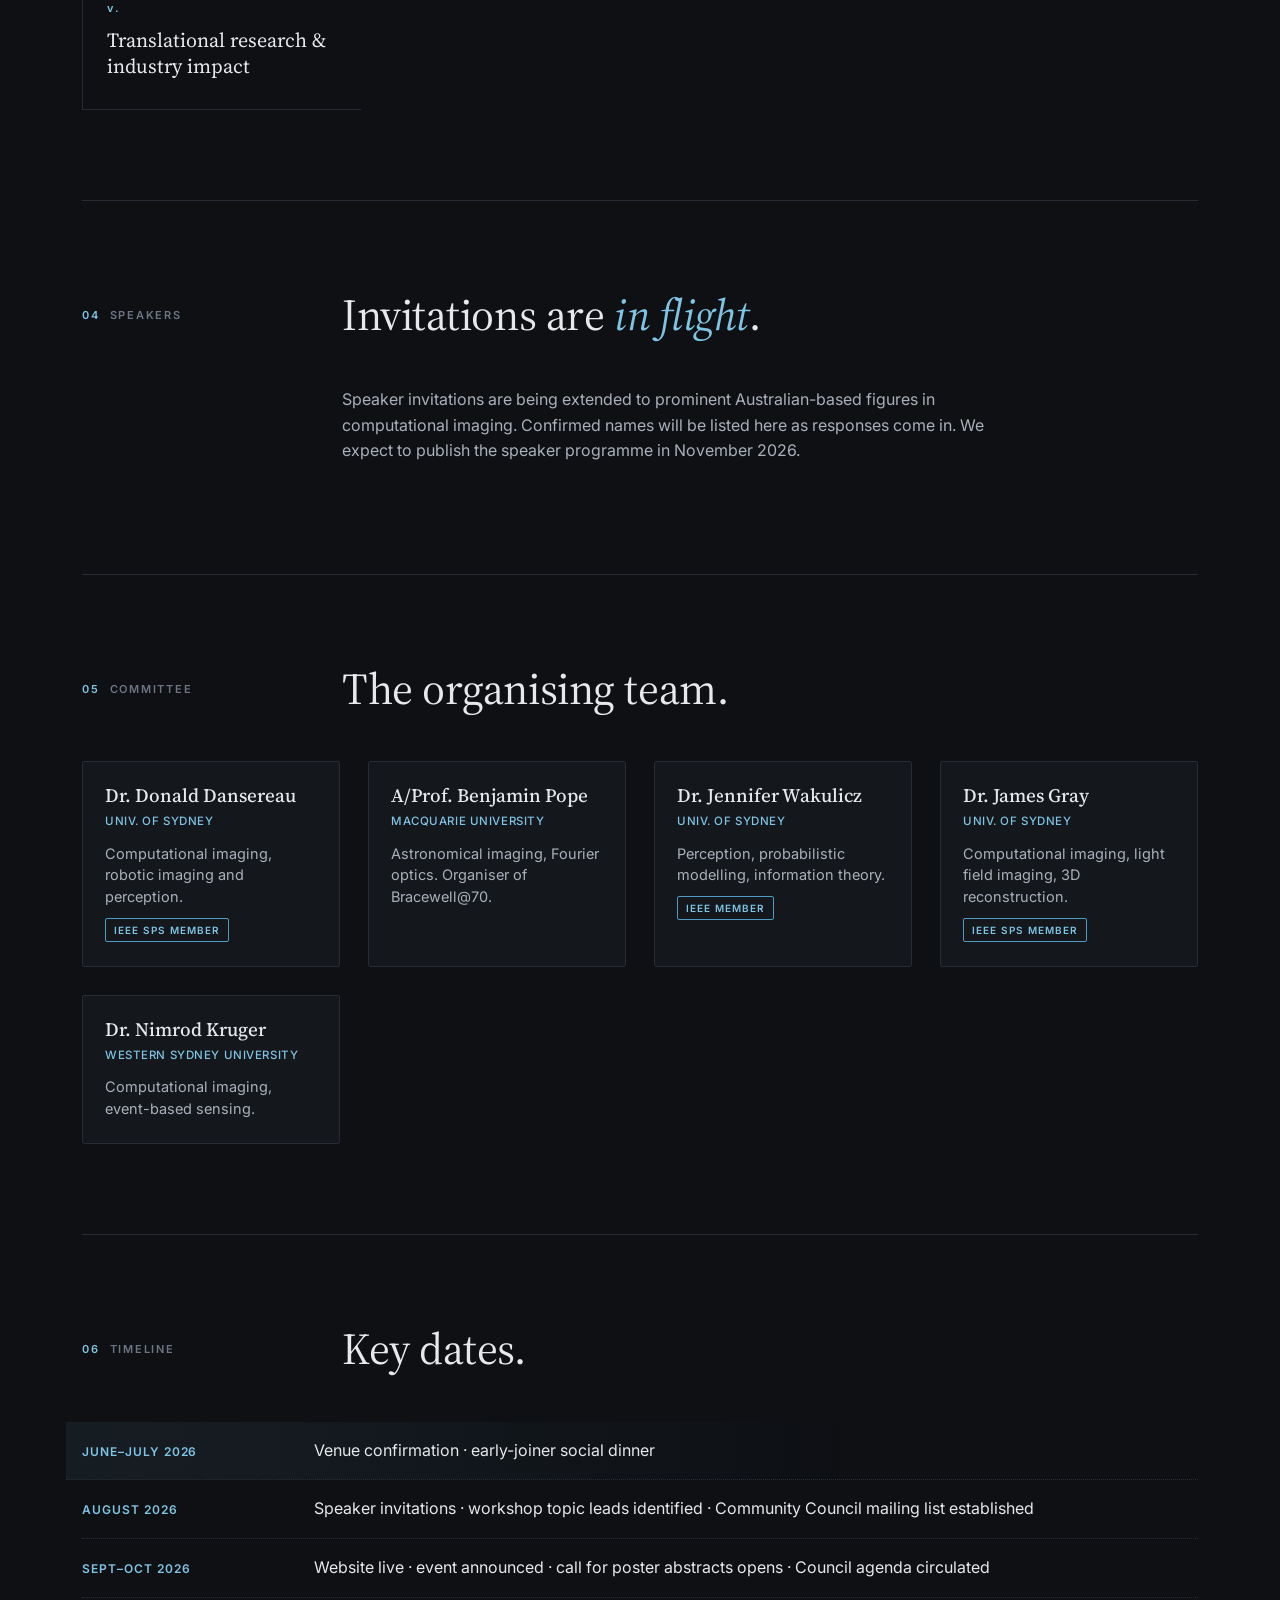
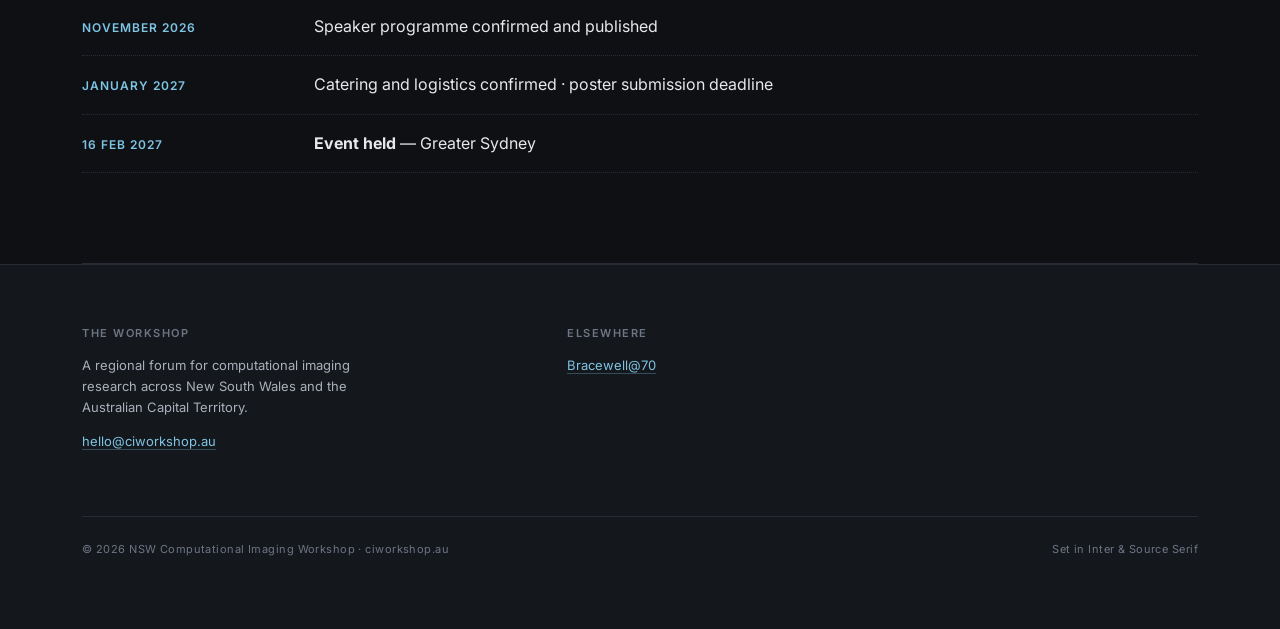
==== commit dfedf66f: "Try a new organisation of files" ====
--- a/index.html
+++ b/index.html
@@ -3,6 +3,10 @@
 <head>
 <meta charset="utf-8">
 <meta name="viewport" content="width=device-width, initial-scale=1">
+
+<!-- ═══════════════════════════════════════════════════════════════
+     META  —  edit titles, description, URL in content.js → SITE
+════════════════════════════════════════════════════════════════ -->
 <title>NSW Computational Imaging Workshop — 16 February 2027</title>
 <meta name="description" content="The inaugural NSW Computational Imaging Workshop. A regional forum for researchers, engineers and students working at the intersection of optics, sensing and computation. Greater Sydney, 16 February 2027.">
 <meta property="og:title" content="NSW Computational Imaging Workshop">
@@ -10,1088 +14,34 @@
 <meta property="og:type" content="website">
 <meta property="og:url" content="https://ciworkshop.au">
 
+<!-- ═══════════════════════════════════════════════════════════════
+     FONTS
+════════════════════════════════════════════════════════════════ -->
 <link rel="preconnect" href="https://fonts.googleapis.com">
 <link rel="preconnect" href="https://fonts.gstatic.com" crossorigin>
 <link href="https://fonts.googleapis.com/css2?family=Inter:wght@300;400;500;600;700&family=Source+Serif+4:opsz,wght@8..60,300..700&display=swap" rel="stylesheet">
 
-<style>
-:root {
-  --bg:        #0e1014;
-  --bg-soft:   #14171c;
-  --bg-elev:   #1a1e25;
-  --rule:      #262b34;
-  --rule-soft: #1c2028;
-  --text:      #e6e8ec;
-  --text-soft: #aab0bb;
-  --muted:     #6d7585;
-  --accent:    #7ec4e3;        /* soft optical cyan */
-  --accent-deep: #4f9cc2;
-  --highlight: #f0c674;
-}
-
-* { box-sizing: border-box; }
-html, body { margin: 0; padding: 0; }
-
-body {
-  background: var(--bg);
-  color: var(--text);
-  font-family: "Inter", -apple-system, BlinkMacSystemFont, "Segoe UI", system-ui, sans-serif;
-  font-size: 16px;
-  line-height: 1.6;
-  font-weight: 400;
-  -webkit-font-smoothing: antialiased;
-  text-rendering: optimizeLegibility;
-  background-image:
-    radial-gradient(ellipse at top left, rgba(126,196,227,0.04) 0%, transparent 50%),
-    radial-gradient(ellipse at bottom right, rgba(126,196,227,0.03) 0%, transparent 50%);
-  background-attachment: fixed;
-}
-
-::selection { background: var(--accent); color: var(--bg); }
-
-a {
-  color: var(--accent);
-  text-decoration: none;
-  border-bottom: 1px solid rgba(126,196,227,0.3);
-  transition: color .15s, border-color .15s;
-}
-a:hover { color: #a8d8ee; border-bottom-color: #a8d8ee; }
-
-.serif {
-  font-family: "Source Serif 4", "Source Serif Pro", Georgia, serif;
-}
-
-/* —————————————————————————————————— layout */
-
-.wrap {
-  max-width: 1180px;
-  margin: 0 auto;
-  padding: 0 32px;
-}
-
-@media (max-width: 640px) {
-  .wrap { padding: 0 20px; }
-  body { font-size: 15.5px; }
-}
-
-/* —————————————————————————————————— top bar */
-
-.topbar {
-  display: flex;
-  align-items: center;
-  justify-content: space-between;
-  padding: 26px 0 0 0;
-  font-size: 12px;
-  font-weight: 500;
-  letter-spacing: 0.04em;
-  color: var(--text-soft);
-}
-
-.topbar .mark { color: var(--text); font-weight: 600; }
-.topbar nav a {
-  margin-left: 28px;
-  border: none;
-  color: var(--text-soft);
-  font-weight: 400;
-}
-.topbar nav a:hover { color: var(--accent); }
-
-@media (max-width: 720px) {
-  .topbar nav { display: none; }
-}
-
-/* —————————————————————————————————— hero */
-
-.hero {
-  position: relative;
-  padding: 80px 0 100px 0;
-  border-bottom: 1px solid var(--rule);
-  overflow: hidden;
-}
-
-.hero-grid {
-  display: grid;
-  grid-template-columns: 1.45fr 1fr;
-  gap: 60px;
-  align-items: end;
-}
-
-@media (max-width: 880px) {
-  .hero-grid { grid-template-columns: 1fr; gap: 44px; }
-}
-
-.eyebrow {
-  font-size: 11px;
-  font-weight: 600;
-  letter-spacing: 0.16em;
-  text-transform: uppercase;
-  color: var(--accent);
-  margin-bottom: 28px;
-  display: flex;
-  align-items: center;
-  gap: 14px;
-}
-.eyebrow::before {
-  content: "";
-  display: inline-block;
-  width: 28px;
-  height: 1px;
-  background: var(--accent);
-}
-
-h1.title {
-  font-family: "Source Serif 4", Georgia, serif;
-  font-weight: 400;
-  font-size: clamp(42px, 6.5vw, 86px);
-  line-height: 1.02;
-  letter-spacing: -0.015em;
-  margin: 0 0 32px 0;
-  color: var(--text);
-}
-h1.title em {
-  font-style: italic;
-  color: var(--accent);
-  font-weight: 400;
-}
-
-.lede {
-  font-family: "Source Serif 4", Georgia, serif;
-  font-size: clamp(18px, 1.4vw, 21px);
-  line-height: 1.5;
-  font-weight: 400;
-  color: var(--text-soft);
-  max-width: 40ch;
-}
-
-.hero-meta {
-  background: var(--bg-soft);
-  border: 1px solid var(--rule);
-  padding: 26px 28px;
-  border-radius: 2px;
-}
-
-.hero-meta dl {
-  margin: 0;
-  display: grid;
-  grid-template-columns: auto 1fr;
-  gap: 12px 24px;
-  font-size: 14px;
-}
-.hero-meta dt {
-  color: var(--muted);
-  text-transform: uppercase;
-  letter-spacing: 0.1em;
-  font-size: 10.5px;
-  font-weight: 600;
-  padding-top: 3px;
-}
-.hero-meta dd {
-  margin: 0;
-  color: var(--text);
-}
-
-.hero-meta .free-badge {
-  display: inline-block;
-  margin-top: 22px;
-  padding: 7px 14px;
-  background: var(--accent);
-  color: var(--bg);
-  font-size: 11px;
-  font-weight: 600;
-  letter-spacing: 0.12em;
-  text-transform: uppercase;
-  border-radius: 2px;
-}
-
-/* coded-aperture motif */
-.aperture {
-  position: absolute;
-  right: -70px;
-  top: 50px;
-  width: 300px;
-  height: 300px;
-  opacity: 0.05;
-  pointer-events: none;
-  transform: rotate(-8deg);
-}
-
-@media (max-width: 880px) {
-  .aperture { display: none; }
-}
-
-/* —————————————————————————————————— sections */
-
-section {
-  padding: 90px 0;
-  border-bottom: 1px solid var(--rule);
-}
-
-@media (max-width: 640px) {
-  section { padding: 64px 0; }
-}
-
-.section-head {
-  display: grid;
-  grid-template-columns: 200px 1fr;
-  gap: 60px;
-  margin-bottom: 48px;
-  align-items: start;
-}
-
-@media (max-width: 720px) {
-  .section-head { grid-template-columns: 1fr; gap: 12px; margin-bottom: 32px; }
-}
-
-.section-label {
-  font-size: 11px;
-  font-weight: 600;
-  letter-spacing: 0.16em;
-  text-transform: uppercase;
-  color: var(--muted);
-  padding-top: 16px;
-}
-.section-label .num {
-  color: var(--accent);
-  margin-right: 10px;
-}
-
-.section-title {
-  font-family: "Source Serif 4", Georgia, serif;
-  font-weight: 400;
-  font-size: clamp(30px, 3.8vw, 44px);
-  line-height: 1.1;
-  letter-spacing: -0.01em;
-  margin: 0;
-  max-width: 22ch;
-  color: var(--text);
-}
-.section-title em {
-  font-style: italic;
-  color: var(--accent);
-}
-
-.section-body {
-  display: grid;
-  grid-template-columns: 200px 1fr;
-  gap: 60px;
-}
-
-@media (max-width: 720px) {
-  .section-body { grid-template-columns: 1fr; gap: 24px; }
-}
-
-.prose p {
-  margin: 0 0 20px 0;
-  max-width: 65ch;
-  color: var(--text-soft);
-  font-size: 16px;
-}
-
-.prose p.lead {
-  font-size: 18px;
-  color: var(--text);
-  font-family: "Source Serif 4", Georgia, serif;
-  line-height: 1.5;
-}
-
-/* —————————————————————————————————— topics grid */
-
-.topics {
-  list-style: none;
-  padding: 0;
-  margin: 0;
-  display: grid;
-  grid-template-columns: repeat(auto-fit, minmax(240px, 1fr));
-  gap: 0;
-  border-top: 1px solid var(--rule);
-}
-
-.topics li {
-  padding: 24px 24px 28px 0;
-  border-bottom: 1px solid var(--rule);
-  position: relative;
-}
-.topics li + li { border-left: 1px solid var(--rule); padding-left: 24px; }
-@media (max-width: 720px) {
-  .topics li + li { border-left: none; padding-left: 0; }
-}
-
-.topics .topic-num {
-  font-size: 11px;
-  font-weight: 600;
-  letter-spacing: 0.14em;
-  color: var(--accent);
-  display: block;
-  margin-bottom: 10px;
-}
-.topics .topic-name {
-  font-family: "Source Serif 4", Georgia, serif;
-  font-weight: 400;
-  font-size: 20px;
-  line-height: 1.25;
-  color: var(--text);
-}
-
-/* —————————————————————————————————— programme */
-
-.programme {
-  border-top: 1px solid var(--rule);
-}
-.programme-item {
-  display: grid;
-  grid-template-columns: 220px 1fr;
-  gap: 40px;
-  padding: 28px 0;
-  border-bottom: 1px solid var(--rule);
-}
-@media (max-width: 640px) {
-  .programme-item { grid-template-columns: 1fr; gap: 8px; padding: 22px 0; }
-}
-.programme-item .pi-label {
-  font-size: 11px;
-  font-weight: 600;
-  letter-spacing: 0.14em;
-  text-transform: uppercase;
-  color: var(--muted);
-  padding-top: 6px;
-}
-.programme-item h3 {
-  margin: 0 0 8px 0;
-  font-family: "Source Serif 4", Georgia, serif;
-  font-weight: 400;
-  font-size: 21px;
-  line-height: 1.25;
-  color: var(--text);
-}
-.programme-item h3 em { font-style: italic; color: var(--accent); }
-.programme-item p {
-  margin: 0;
-  color: var(--text-soft);
-  max-width: 60ch;
-  font-size: 15.5px;
-}
-
-/* —————————————————————————————————— people */
-
-.people {
-  display: grid;
-  grid-template-columns: repeat(auto-fit, minmax(240px, 1fr));
-  gap: 28px;
-}
-.person {
-  background: var(--bg-soft);
-  border: 1px solid var(--rule);
-  padding: 22px 22px 24px 22px;
-  border-radius: 2px;
-}
-.person .name {
-  font-family: "Source Serif 4", Georgia, serif;
-  font-weight: 500;
-  font-size: 19px;
-  line-height: 1.25;
-  margin-bottom: 4px;
-  color: var(--text);
-}
-.person .role {
-  font-size: 11.5px;
-  font-weight: 500;
-  letter-spacing: 0.05em;
-  color: var(--accent);
-  text-transform: uppercase;
-  margin-bottom: 12px;
-}
-.person .bio {
-  font-size: 14.5px;
-  color: var(--text-soft);
-  line-height: 1.5;
-}
-.person .ieee {
-  display: inline-block;
-  font-size: 10px;
-  font-weight: 600;
-  letter-spacing: 0.1em;
-  color: var(--accent);
-  margin-top: 10px;
-  border: 1px solid var(--accent-deep);
-  padding: 3px 8px;
-  text-transform: uppercase;
-  border-radius: 2px;
-}
-
-/* —————————————————————————————————— timeline */
-
-.timeline {
-  padding-left: 0;
-  margin: 0;
-  list-style: none;
-}
-.timeline li {
-  display: grid;
-  grid-template-columns: 200px 1fr;
-  gap: 32px;
-  padding: 16px 0;
-  border-bottom: 1px dotted var(--rule);
-}
-@media (max-width: 640px) {
-  .timeline li { grid-template-columns: 1fr; gap: 4px; }
-}
-.timeline .when {
-  font-size: 12px;
-  font-weight: 600;
-  letter-spacing: 0.08em;
-  text-transform: uppercase;
-  color: var(--accent);
-  padding-top: 4px;
-}
-.timeline .what {
-  font-size: 16px;
-  color: var(--text);
-}
-.timeline li.now {
-  background: linear-gradient(90deg, rgba(126,196,227,0.08), transparent 70%);
-  margin-left: -16px;
-  padding-left: 16px;
-}
-
-/* —————————————————————————————————— get involved */
-
-.cta-grid {
-  display: grid;
-  grid-template-columns: repeat(auto-fit, minmax(260px, 1fr));
-  gap: 18px;
-}
-.cta {
-  background: var(--bg-soft);
-  border: 1px solid var(--rule);
-  padding: 26px 26px 28px 26px;
-  border-radius: 2px;
-  transition: border-color .15s, background .15s;
-}
-.cta:hover { border-color: var(--accent-deep); background: var(--bg-elev); }
-.cta h3 {
-  font-family: "Source Serif 4", Georgia, serif;
-  font-weight: 500;
-  font-size: 21px;
-  margin: 0 0 10px 0;
-  color: var(--text);
-}
-.cta p {
-  margin: 0 0 16px 0;
-  color: var(--text-soft);
-  font-size: 15px;
-}
-.cta .cta-action {
-  font-size: 12px;
-  font-weight: 600;
-  letter-spacing: 0.08em;
-  text-transform: uppercase;
-  border: none;
-  border-bottom: 1px solid var(--accent);
-  padding-bottom: 2px;
-}
-
-/* —————————————————————————————————— footer */
-
-footer {
-  padding: 60px 0 70px 0;
-  background: var(--bg-soft);
-  border-top: 1px solid var(--rule);
-  font-size: 13px;
-  line-height: 1.6;
-  color: var(--text-soft);
-}
-footer a { color: var(--accent); border-bottom-color: rgba(126,196,227,0.3); }
-footer a:hover { color: #a8d8ee; border-bottom-color: #a8d8ee; }
-
-.foot-grid {
-  display: grid;
-  grid-template-columns: 1.5fr 1fr 1fr;
-  gap: 48px;
-}
-@media (max-width: 720px) {
-  .foot-grid { grid-template-columns: 1fr; gap: 28px; }
-}
-
-.foot-grid h4 {
-  font-size: 11px;
-  font-weight: 600;
-  letter-spacing: 0.14em;
-  text-transform: uppercase;
-  color: var(--muted);
-  margin: 0 0 12px 0;
-}
-
-.foot-grid p { margin: 0 0 8px 0; max-width: 38ch; }
-
-.colophon {
-  margin-top: 56px;
-  padding-top: 24px;
-  border-top: 1px solid var(--rule);
-  display: flex;
-  justify-content: space-between;
-  align-items: baseline;
-  flex-wrap: wrap;
-  gap: 12px;
-  font-size: 11px;
-  letter-spacing: 0.04em;
-  color: var(--muted);
-}
-
-/* —————————————————————————————————— small touches */
-
-.disclosure {
-  font-size: 14px;
-  color: var(--text-soft);
-  margin-top: 16px;
-  padding: 16px 18px;
-  border: 1px dashed var(--rule);
-  background: var(--bg-soft);
-  border-radius: 2px;
-  max-width: 60ch;
-}
-.disclosure strong { color: var(--text); font-weight: 600; }
-
-/* tiny entrance animation, respect reduced motion */
-@media (prefers-reduced-motion: no-preference) {
-  .hero h1.title,
-  .hero .lede,
-  .hero .hero-meta {
-    opacity: 0;
-    transform: translateY(8px);
-    animation: rise .9s cubic-bezier(0.2, 0.7, 0.2, 1) forwards;
-  }
-  .hero .lede { animation-delay: .12s; }
-  .hero .hero-meta { animation-delay: .22s; }
-  @keyframes rise {
-    to { opacity: 1; transform: translateY(0); }
-  }
-}
-</style>
+<!-- ═══════════════════════════════════════════════════════════════
+     STYLES
+════════════════════════════════════════════════════════════════ -->
+<link rel="stylesheet" href="style.css">
 </head>
 <body>
 
-<div class="wrap">
+<!-- ═══════════════════════════════════════════════════════════════
+     PAGE MOUNT POINT  —  content.js + layout.js write into #app
+════════════════════════════════════════════════════════════════ -->
+<div id="app"></div>
 
-  <header class="topbar">
-    <div class="mark">NSW · Computational Imaging Workshop</div>
-    <nav>
-      <a href="#about">About</a>
-      <a href="#programme">Programme</a>
-      <a href="#topics">Topics</a>
-      <a href="#committee">Committee</a>
-<!--      <a href="#involved">Get involved</a>-->
-    </nav>
-  </header>
-
-  <!-- —————————————————————————————————— hero -->
-  <section class="hero">
-
-    <svg class="aperture" viewBox="0 0 11 11" xmlns="http://www.w3.org/2000/svg" aria-hidden="true">
-      <g fill="#7ec4e3">
-        <rect x="0" y="0" width="1" height="1"/><rect x="2" y="0" width="1" height="1"/><rect x="3" y="0" width="1" height="1"/><rect x="6" y="0" width="1" height="1"/><rect x="8" y="0" width="1" height="1"/>
-        <rect x="1" y="1" width="1" height="1"/><rect x="4" y="1" width="1" height="1"/><rect x="5" y="1" width="1" height="1"/><rect x="7" y="1" width="1" height="1"/><rect x="10" y="1" width="1" height="1"/>
-        <rect x="0" y="2" width="1" height="1"/><rect x="3" y="2" width="1" height="1"/><rect x="5" y="2" width="1" height="1"/><rect x="6" y="2" width="1" height="1"/><rect x="9" y="2" width="1" height="1"/>
-        <rect x="2" y="3" width="1" height="1"/><rect x="4" y="3" width="1" height="1"/><rect x="7" y="3" width="1" height="1"/><rect x="8" y="3" width="1" height="1"/><rect x="10" y="3" width="1" height="1"/>
-        <rect x="0" y="4" width="1" height="1"/><rect x="1" y="4" width="1" height="1"/><rect x="5" y="4" width="1" height="1"/><rect x="9" y="4" width="1" height="1"/>
-        <rect x="2" y="5" width="1" height="1"/><rect x="3" y="5" width="1" height="1"/><rect x="6" y="5" width="1" height="1"/><rect x="8" y="5" width="1" height="1"/><rect x="10" y="5" width="1" height="1"/>
-        <rect x="0" y="6" width="1" height="1"/><rect x="4" y="6" width="1" height="1"/><rect x="7" y="6" width="1" height="1"/><rect x="9" y="6" width="1" height="1"/>
-        <rect x="1" y="7" width="1" height="1"/><rect x="3" y="7" width="1" height="1"/><rect x="5" y="7" width="1" height="1"/><rect x="8" y="7" width="1" height="1"/>
-        <rect x="0" y="8" width="1" height="1"/><rect x="2" y="8" width="1" height="1"/><rect x="6" y="8" width="1" height="1"/><rect x="7" y="8" width="1" height="1"/><rect x="10" y="8" width="1" height="1"/>
-        <rect x="3" y="9" width="1" height="1"/><rect x="4" y="9" width="1" height="1"/><rect x="8" y="9" width="1" height="1"/><rect x="9" y="9" width="1" height="1"/>
-        <rect x="1" y="10" width="1" height="1"/><rect x="2" y="10" width="1" height="1"/><rect x="5" y="10" width="1" height="1"/><rect x="6" y="10" width="1" height="1"/><rect x="9" y="10" width="1" height="1"/>
-      </g>
-    </svg>
-
-    <div class="eyebrow">Inaugural edition · NSW &amp; ACT</div>
-
-    <div class="hero-grid">
-      <div>
-        <h1 class="title">
-          A regional forum for <em>computational imaging</em>.
-        </h1>
-        <p class="lede">
-          One day in Sydney for the people designing optics, sensors and algorithms together - from inverse problems and Fourier methods to event cameras and end-to-end optics.
-        </p>
-      </div>
-
-      <aside class="hero-meta">
-        <dl>
-          <dt>Date</dt><dd>16 February 2027</dd>
-          <dt>Where</dt><dd>Greater Sydney<br><span style="color:var(--muted)">USyd / WSU Westmead (TBC Aug&nbsp;2026)</span></dd>
-          <dt>Format</dt><dd>Talks, breakouts,<br>posters, council</dd>
-          <dt>Cost</dt><dd>—</dd>
-        </dl>
-        <span class="free-badge">Free to attend</span>
-      </aside>
-    </div>
-  </section>
-
-  <!-- —————————————————————————————————— about -->
-  <section id="about">
-    <div class="section-head">
-      <div class="section-label"><span class="num">01</span>About</div>
-      <h2 class="section-title">Computational imaging deserves <em>a room of its own</em>.</h2>
-    </div>
-
-    <div class="section-body">
-      <div></div>
-      <div class="prose">
-        <p class="lead">
-          Computational imaging is the co-design of optics, sensors, mathematics and computing — extracting information from light beyond what traditional cameras afford. The field underpins advances in medical imaging, astronomy, space, and robotics.
-        </p>
-        <p>
-          Australian optics and photonics research is thriving. But optical engineering and computational imaging — design, fabrication, systems integration, and computational methods — do not receive the same institutional recognition or structured teaching as in the US or Europe. The result is a structural gap: people working on imaging systems across universities, CSIRO, defence, and industry share few formal community touchpoints.
-        </p>
-        <p>
-          Early-career researchers have limited regional venues to present, collaborate, and form a professional identity in the field. Industry lacks an interface with academics working at the edge of imaging research. This workshop is a deliberate attempt to bring that community into one room.
-        </p>
-        <p>
-          A direct precedent is <a href="https://bracewell.science" target="_blank" rel="noopener">Bracewell@70</a> (Macquarie, 2025), which marked seventy years since Ron Bracewell's foundational contributions to Fourier methods in imaging — work done in Australia that shaped aperture synthesis, computed tomography, and image reconstruction. It drew attendees from astronomy, medical imaging, robotics, signal processing and optics, demonstrating clear appetite for focused cross-disciplinary events.
-        </p>
-      </div>
-    </div>
-  </section>
-
-  <!-- —————————————————————————————————— programme -->
-  <section id="programme">
-    <div class="section-head">
-      <div class="section-label"><span class="num">02</span>Programme</div>
-      <h2 class="section-title">A full day, built for <em>depth and exchange</em>.</h2>
-    </div>
-
-    <div class="programme">
-      <div class="programme-item">
-        <div class="pi-label">Invited talks</div>
-        <div>
-          <h3>Plenary talks from <em>Australian leaders</em> in the field</h3>
-          <p>A curated set of invited talks covering the breadth of computational imaging — from optical hardware to reconstruction algorithms to translational impact.</p>
-        </div>
-      </div>
-
-      <div class="programme-item">
-        <div class="pi-label">Breakouts</div>
-        <div>
-          <h3>Topic-focused <em>technical workshops</em></h3>
-          <p>Smaller breakout sessions on diffractive optics, neuromorphic sensing, and imaging system modelling, enabling depth beyond a standard talk.</p>
-        </div>
-      </div>
-
-      <div class="programme-item">
-        <div class="pi-label">Posters</div>
-        <div>
-          <h3>Student &amp; early-career <em>poster session</em></h3>
-          <p>A dedicated session for student and ECR work. Open call for abstracts will be announced in late 2026.</p>
-        </div>
-      </div>
-
-      <div class="programme-item">
-        <div class="pi-label">Council</div>
-        <div>
-          <h3>Inaugural Australian Computational Imaging <em>Community Council</em></h3>
-          <p>A structured meeting to set community priorities, long-term direction, and pathways to translational impact. The council established here will take responsibility for governance of subsequent editions.</p>
-        </div>
-      </div>
-
-      <div class="programme-item">
-        <div class="pi-label">Panel</div>
-        <div>
-          <h3>Closing panel: <em>emerging directions</em></h3>
-          <p>An open discussion on where the field, and the Australian community, should head next.</p>
-        </div>
-      </div>
-
-      <div class="programme-item">
-        <div class="pi-label">Social</div>
-        <div>
-          <h3>Informal evening <em>at a nearby venue</em></h3>
-          <p>Continued conversation, less formal. Details closer to the event.</p>
-        </div>
-      </div>
-    </div>
-  </section>
-
-  <!-- —————————————————————————————————— topics -->
-  <section id="topics">
-    <div class="section-head">
-      <div class="section-label"><span class="num">03</span>Topics</div>
-      <h2 class="section-title">What we'll cover.</h2>
-    </div>
-
-    <ul class="topics">
-      <li>
-        <span class="topic-num">i.</span>
-        <span class="topic-name">Inverse problems &amp; image reconstruction</span>
-      </li>
-      <li>
-        <span class="topic-num">ii.</span>
-        <span class="topic-name">Diffractive &amp; Fourier optics</span>
-      </li>
-      <li>
-        <span class="topic-num">iii.</span>
-        <span class="topic-name">Neuromorphic &amp; event-based sensing</span>
-      </li>
-      <li>
-        <span class="topic-num">iv.</span>
-        <span class="topic-name">Biomedical &amp; astronomical imaging</span>
-      </li>
-      <li>
-        <span class="topic-num">v.</span>
-        <span class="topic-name">Translational research &amp; industry impact</span>
-      </li>
-    </ul>
-  </section>
-
-  <!-- —————————————————————————————————— speakers -->
-  <section id="speakers">
-    <div class="section-head">
-      <div class="section-label"><span class="num">04</span>Speakers</div>
-      <h2 class="section-title">Invitations are <em>in flight</em>.</h2>
-    </div>
-
-    <div class="section-body">
-      <div></div>
-      <div class="prose">
-        <p>
-          Speaker invitations are being extended to prominent Australian-based figures in computational imaging. Confirmed names will be listed here as responses come in. We expect to publish the speaker programme in November 2026.
-        </p>
-<!--        <div class="disclosure">-->
-<!--          <strong>Under invitation or expressed initial interest:</strong><br>-->
-<!--          Prof. Arti Agrawal (UTS) · Prof. Peter Tuthill (USyd) · Prof. Maryanne Large (USyd) · Prof. Paul Hurley (WSU)-->
-<!--        </div>-->
-      </div>
-    </div>
-  </section>
-
-  <!-- —————————————————————————————————— committee -->
-  <section id="committee">
-    <div class="section-head">
-      <div class="section-label"><span class="num">05</span>Committee</div>
-      <h2 class="section-title">The organising team.</h2>
-    </div>
-
-    <div class="people">
-      <div class="person">
-        <div class="name">Dr. Donald Dansereau</div>
-        <div class="role">Univ. of Sydney</div>
-        <div class="bio">Computational imaging, robotic imaging and perception.</div>
-        <span class="ieee">IEEE SPS Member</span>
-      </div>
-      <div class="person">
-        <div class="name">A/Prof. Benjamin Pope</div>
-        <div class="role">Macquarie University</div>
-        <div class="bio">Astronomical imaging, Fourier optics. Organiser of Bracewell@70.</div>
-      </div>
-      <div class="person">
-        <div class="name">Dr. Jennifer Wakulicz</div>
-        <div class="role">Univ. of Sydney</div>
-        <div class="bio">Perception, probabilistic modelling, information theory.</div>
-        <span class="ieee">IEEE Member</span>
-      </div>
-      <div class="person">
-        <div class="name">Dr. James Gray</div>
-        <div class="role">Univ. of Sydney</div>
-        <div class="bio">Computational imaging, light field imaging, 3D reconstruction.</div>
-        <span class="ieee">IEEE SPS Member</span>
-      </div>
-      <div class="person">
-        <div class="name">Dr. Nimrod Kruger</div>
-        <div class="role">Western Sydney University</div>
-        <div class="bio">Computational imaging, event-based sensing.</div>
-      </div>
-    </div>
-  </section>
-
-  <!-- —————————————————————————————————— timeline -->
-  <section id="timeline">
-    <div class="section-head">
-      <div class="section-label"><span class="num">06</span>Timeline</div>
-      <h2 class="section-title">Key dates.</h2>
-    </div>
-
-    <ul class="timeline">
-      <li class="now">
-        <span class="when">June–July 2026</span>
-        <span class="what">Venue confirmation · early-joiner social dinner</span>
-      </li>
-      <li>
-        <span class="when">August 2026</span>
-        <span class="what">Speaker invitations · workshop topic leads identified · Community Council mailing list established</span>
-      </li>
-      <li>
-        <span class="when">Sept–Oct 2026</span>
-        <span class="what">Website live · event announced · call for poster abstracts opens · Council agenda circulated</span>
-      </li>
-      <li>
-        <span class="when">November 2026</span>
-        <span class="what">Speaker programme confirmed and published</span>
-      </li>
-      <li>
-        <span class="when">January 2027</span>
-        <span class="what">Catering and logistics confirmed · poster submission deadline</span>
-      </li>
-      <li>
-        <span class="when">16 Feb 2027</span>
-        <span class="what"><strong>Event held</strong> — Greater Sydney</span>
-      </li>
-    </ul>
-  </section>
-
-<!--  <!-- —————————————————————————————————— get involved -->-->
-<!--  <section id="involved">-->
-<!--    <div class="section-head">-->
-<!--      <div class="section-label"><span class="num">07</span>Get involved</div>-->
-<!--      <h2 class="section-title">Three ways to <em>take part</em>.</h2>-->
-<!--    </div>-->
-
-<!--    <div class="cta-grid">-->
-<!--      <div class="cta">-->
-<!--        <h3>Present a poster</h3>-->
-<!--        <p>Open to PhD students and early-career researchers across NSW and the ACT. Best contributions awarded. Call for abstracts opens late 2026.</p>-->
-<!--        <a class="cta-action" href="mailto:posters@ciworkshop.au">Register your interest →</a>-->
-<!--      </div>-->
-<!--      <div class="cta">-->
-<!--        <h3>Join the Community Council</h3>-->
-<!--        <p>Help shape what computational imaging looks like as a community in Australia. The Council convenes at the workshop and continues year-round.</p>-->
-<!--        <a class="cta-action" href="mailto:council@ciworkshop.au">Add me to the list →</a>-->
-<!--      </div>-->
-<!--      <div class="cta">-->
-<!--        <h3>Sponsor the event</h3>-->
-<!--        <p>External sponsorship enables venue upgrades, expanded participation, recording, and travel support for students. Sponsor briefings on request.</p>-->
-<!--        <a class="cta-action" href="mailto:sponsors@ciworkshop.au">Sponsor briefing →</a>-->
-<!--      </div>-->
-<!--    </div>-->
-<!--  </section>-->
-
-</div>
-
-<!-- —————————————————————————————————— footer -->
-<footer>
-  <div class="wrap">
-    <div class="foot-grid">
-      <div>
-        <h4>The Workshop</h4>
-        <p>A regional forum for computational imaging research across New South Wales and the Australian Capital Territory.</p>
-        <p style="margin-top:14px"><a href="mailto:hello@ciworkshop.au">hello@ciworkshop.au</a></p>
-      </div>
-<!--      <div>-->
-<!--        <h4>Sponsorship</h4>-->
-<!--        <p>Sponsorship application submitted to the IEEE Signal Processing Society Member Driven Initiative programme, 2027 Cycle 2.</p>-->
-<!--        <p style="margin-top:14px">Hosted in coordination with the NSW IEEE SPS Regional Chapter.</p>-->
-<!--      </div>-->
-      <div>
-        <h4>Elsewhere</h4>
-        <p><a href="https://bracewell.science" target="_blank" rel="noopener">Bracewell@70</a></p>
-<!--        <p><a href="https://signalprocessingsociety.org" target="_blank" rel="noopener">IEEE SPS</a></p>-->
-      </div>
-    </div>
-
-    <div class="colophon">
-      <div>© 2026 NSW Computational Imaging Workshop · ciworkshop.au</div>
-      <div>Set in Inter &amp; Source Serif</div>
-    </div>
-  </div>
-</footer>
-
-<!-- ═══════════════════════════════════════════════════
-     SPATIOTEMPORAL FREQUENCY BACKGROUND CANVAS
-════════════════════════════════════════════════════ -->
-<canvas id="stf-canvas" aria-hidden="true" style="
-  position: fixed;
-  inset: 0;
-  width: 100%;
-  height: 100%;
-  pointer-events: none;
-  z-index: 0;
-"></canvas>
-
-<!-- ═══════════════════════════════════════════════════
-     LENS RIG  (fixed right column)
-════════════════════════════════════════════════════ -->
-<div id="lens-rig" aria-hidden="true" style="
-  position: fixed;
-  right: 0;
-  top: 0;
-  width: 220px;
-  height: 100vh;
-  pointer-events: none;
-  z-index: 1;
-  display: flex;
-  flex-direction: column;
-  align-items: center;
-  justify-content: center;
-  gap: 0;
-">
-  <img id="lens-top" src="lens.png" alt="" style="
-    width: 180px;
-    height: 180px;
-    object-fit: contain;
-    display: block;
-    transform: translateY(0px);
-    will-change: transform;
-  ">
-  <img id="lens-mid" src="lens.png" alt="" style="
-    width: 90px;
-    height: 90px;
-    object-fit: contain;
-    display: block;
-    transform: translateY(0px);
-    will-change: transform;
-    margin: 12px 0;
-  ">
-  <img id="lens-bot" src="lens.png" alt="" style="
-    width: 180px;
-    height: 180px;
-    object-fit: contain;
-    display: block;
-    transform: translateY(0px);
-    will-change: transform;
-  ">
-</div>
-
-<!-- ensure page content sits above canvas -->
-<style>
-  #stf-canvas { isolation: isolate; }
-  .wrap, footer { position: relative; z-index: 2; }
-  header.topbar { position: relative; z-index: 2; }
-
-  @media (max-width: 900px) {
-    #lens-rig { display: none; }
-  }
-</style>
-
-<script>
-(function () {
-  'use strict';
-
-  /* ── spatiotemporal frequency background ── */
-  const canvas = document.getElementById('stf-canvas');
-  const ctx    = canvas.getContext('2d');
-
-  let W, H, imgData, buf32;
-
-  function resize() {
-    W = canvas.width  = window.innerWidth;
-    H = canvas.height = window.innerHeight;
-    imgData = ctx.createImageData(W, H);
-    buf32   = new Uint32Array(imgData.data.buffer);
-  }
-  resize();
-  window.addEventListener('resize', resize);
-
-  /* scroll progress 0→1 over full document */
-  function scrollProgress() {
-    const max = document.documentElement.scrollHeight - window.innerHeight;
-    return max > 0 ? window.scrollY / max : 0;
-  }
-
-  /* ── multi-component STF: seed random components once ── */
-  const N_COMP = 6;
-  const rng = (lo, hi) => lo + Math.random() * (hi - lo);
-
-  const comps = Array.from({ length: N_COMP }, () => ({
-    angle : rng(0, Math.PI),
-    f0    : rng(0.0015, 0.005),   /* spatial freq at s=0 */
-    df    : rng(0.008,  0.022),   /* Δfreq over full scroll, scaled ×0.8 */
-    spd0  : rng(0.0004, 0.0010),  /* constant phase speed — not scroll-driven */
-    w     : rng(0.5, 1.0),
-    phase : 0,                    /* integrated phase accumulator */
-  }));
-
-  const wSum = comps.reduce((a, c) => a + c.w, 0);
-  comps.forEach(c => c.w /= wSum);
-
-  /* precompute trig once per component (updated on resize) */
-  const cosA = comps.map(c => Math.cos(c.angle));
-  const sinA = comps.map(c => Math.sin(c.angle));
-
-  let lastT = null;
-
-  /* render one frame of the spatiotemporal grating */
-  function drawSTF(t) {
-    const s  = scrollProgress();
-    const s_ = s * 0.8;          /* scroll sensitivity reduced 20% */
-    const amp = 10;
-    const rBase = 14, gBase = 16, bBase = 20;
-
-    /* advance each component's phase by its fixed speed × elapsed time */
-    if (lastT !== null) {
-      const dt = t - lastT;
-      for (let k = 0; k < N_COMP; k++) {
-        comps[k].phase += comps[k].spd0 * dt;
-      }
-    }
-    lastT = t;
-
-    /* spatial origin at screen centre — "zero" of each grating */
-    const cx = W * 0.5;
-    const cy = H * 0.5;
-
-    for (let y = 0; y < H; y++) {
-      const dy = y - cy;
-      for (let x = 0; x < W; x++) {
-        const dx = x - cx;
-        let val = 0;
-        for (let k = 0; k < N_COMP; k++) {
-          const c = comps[k];
-          /* spatial frequency scales linearly with scroll (reduced sensitivity) */
-          const f    = c.f0 + s_ * c.df;
-          /* project relative to centre */
-          const proj = dx * cosA[k] + dy * sinA[k];
-          val += c.w * Math.sin(2 * Math.PI * f * proj + c.phase);
-        }
-        const d = (val * amp) | 0;
-        const r = Math.min(255, Math.max(0, rBase + d));
-        const g = Math.min(255, Math.max(0, gBase + d));
-        const b = Math.min(255, Math.max(0, bBase + d + 2));
-        buf32[y * W + x] = (0xff000000) | (b << 16) | (g << 8) | r;
-      }
-    }
-    ctx.putImageData(imgData, 0, 0);
-  }
-
-  /* ── lens rig ── */
-  const lensTop = document.getElementById('lens-top');
-  const lensMid = document.getElementById('lens-mid');
-  const lensBot = document.getElementById('lens-bot');
-
-  /* base gap between lens centres when scroll = 0 (px) */
-  const BASE_GAP = 12;   /* the margin on lens-mid handles rest */
-  /* max travel amplitude */
-  const AMP_TOP = 60;    /* px — top lens moves up */
-  const AMP_BOT = 60;    /* px — bottom lens moves down */
-
-  function updateLenses() {
-    const s = scrollProgress();
-
-    /* top lens: half sine cycle  → away (up) and back */
-    const yTop = -AMP_TOP * Math.sin(s * Math.PI);
-
-    /* bottom lens: 3/4 sine cycle → away, back, away */
-    const yBot =  AMP_BOT * Math.sin(s * 1.5 * Math.PI);
-
-    lensTop.style.transform = `translateY(${yTop.toFixed(2)}px)`;
-    lensBot.style.transform = `translateY(${yBot.toFixed(2)}px)`;
-    /* middle lens stays fixed — it is the reference */
-  }
-
-  /* ── animation loop ── */
-  /* pixel-loop is O(W×H) per frame — skip frames on large displays */
-  let lastSTF = 0;
-  const STF_INTERVAL = 80; /* ms between canvas redraws ~12 fps */
-
-  function loop(t) {
-    if (t - lastSTF > STF_INTERVAL) {
-      drawSTF(t);
-      lastSTF = t;
-    }
-    updateLenses();
-    requestAnimationFrame(loop);
-  }
-
-  requestAnimationFrame(loop);
-
-})();
-</script>
+<!-- ═══════════════════════════════════════════════════════════════
+     SCRIPTS  —  load order matters:
+       1. content.js   defines SITE (all editable data)
+       2. layout.js    reads SITE and builds the DOM
+       3. visual.js    mounts the background canvas + lens rig
+════════════════════════════════════════════════════════════════ -->
+<script src="content.js"></script>
+<script src="layout.js"></script>
+<script src="visual.js"></script>
 
 </body>
 </html>
--- a/style.css
+++ b/style.css
@@ -0,0 +1,566 @@
+/* ================================================================
+   style.css  —  NSW COMPUTATIONAL IMAGING WORKSHOP
+   ================================================================
+   SECTIONS (Ctrl+F to jump):
+     TOKENS          CSS custom properties (colours, etc.)
+     RESET           box-model and base body
+     TYPOGRAPHY      links, selection, serif utility class
+     LAYOUT          .wrap container
+     TOP BAR         .topbar, .mark, nav
+     HERO            .hero, .hero-grid, .eyebrow, h1.title,
+                     .lede, .hero-meta, .aperture
+     SECTIONS        shared section, .section-head, .section-title
+     PROSE           .prose paragraphs
+     PROGRAMME       .programme, .programme-item
+     TOPICS          .topics list
+     PEOPLE          .people, .person cards
+     TIMELINE        .timeline list
+     CTA             .cta-grid, .cta cards (Get Involved)
+     FOOTER          footer, .foot-grid, .colophon
+     MISC            .disclosure, entrance animation
+================================================================ */
+
+
+/* ──────────────────────────────────────────────────────────────
+   TOKENS
+────────────────────────────────────────────────────────────── */
+
+:root {
+  --bg:          #0e1014;
+  --bg-soft:     #14171c;
+  --bg-elev:     #1a1e25;
+  --rule:        #262b34;
+  --rule-soft:   #1c2028;
+  --text:        #e6e8ec;
+  --text-soft:   #aab0bb;
+  --muted:       #6d7585;
+  --accent:      #7ec4e3;      /* soft optical cyan */
+  --accent-deep: #4f9cc2;
+  --highlight:   #f0c674;
+}
+
+
+/* ──────────────────────────────────────────────────────────────
+   RESET
+────────────────────────────────────────────────────────────── */
+
+* { box-sizing: border-box; }
+html, body { margin: 0; padding: 0; }
+
+body {
+  background: var(--bg);
+  color: var(--text);
+  font-family: "Inter", -apple-system, BlinkMacSystemFont, "Segoe UI", system-ui, sans-serif;
+  font-size: 16px;
+  line-height: 1.6;
+  font-weight: 400;
+  -webkit-font-smoothing: antialiased;
+  text-rendering: optimizeLegibility;
+  background-image:
+    radial-gradient(ellipse at top left,    rgba(126,196,227,0.04) 0%, transparent 50%),
+    radial-gradient(ellipse at bottom right, rgba(126,196,227,0.03) 0%, transparent 50%);
+  background-attachment: fixed;
+}
+
+
+/* ──────────────────────────────────────────────────────────────
+   TYPOGRAPHY
+────────────────────────────────────────────────────────────── */
+
+::selection { background: var(--accent); color: var(--bg); }
+
+a {
+  color: var(--accent);
+  text-decoration: none;
+  border-bottom: 1px solid rgba(126,196,227,0.3);
+  transition: color .15s, border-color .15s;
+}
+a:hover { color: #a8d8ee; border-bottom-color: #a8d8ee; }
+
+.serif {
+  font-family: "Source Serif 4", "Source Serif Pro", Georgia, serif;
+}
+
+
+/* ──────────────────────────────────────────────────────────────
+   LAYOUT
+────────────────────────────────────────────────────────────── */
+
+.wrap {
+  max-width: 1180px;
+  margin: 0 auto;
+  padding: 0 32px;
+}
+
+@media (max-width: 640px) {
+  .wrap  { padding: 0 20px; }
+  body   { font-size: 15.5px; }
+}
+
+
+/* ──────────────────────────────────────────────────────────────
+   TOP BAR
+────────────────────────────────────────────────────────────── */
+
+.topbar {
+  display: flex;
+  align-items: center;
+  justify-content: space-between;
+  padding: 26px 0 0 0;
+  font-size: 12px;
+  font-weight: 500;
+  letter-spacing: 0.04em;
+  color: var(--text-soft);
+}
+
+.topbar .mark   { color: var(--text); font-weight: 600; }
+.topbar nav a   { margin-left: 28px; border: none; color: var(--text-soft); font-weight: 400; }
+.topbar nav a:hover { color: var(--accent); }
+
+@media (max-width: 720px) {
+  .topbar nav { display: none; }
+}
+
+
+/* ──────────────────────────────────────────────────────────────
+   HERO
+────────────────────────────────────────────────────────────── */
+
+.hero {
+  position: relative;
+  padding: 80px 0 100px 0;
+  border-bottom: 1px solid var(--rule);
+  overflow: hidden;
+}
+
+.hero-grid {
+  display: grid;
+  grid-template-columns: 1.45fr 1fr;
+  gap: 60px;
+  align-items: end;
+}
+
+@media (max-width: 880px) {
+  .hero-grid { grid-template-columns: 1fr; gap: 44px; }
+}
+
+.eyebrow {
+  font-size: 11px;
+  font-weight: 600;
+  letter-spacing: 0.16em;
+  text-transform: uppercase;
+  color: var(--accent);
+  margin-bottom: 28px;
+  display: flex;
+  align-items: center;
+  gap: 14px;
+}
+.eyebrow::before {
+  content: "";
+  display: inline-block;
+  width: 28px;
+  height: 1px;
+  background: var(--accent);
+}
+
+h1.title {
+  font-family: "Source Serif 4", Georgia, serif;
+  font-weight: 400;
+  font-size: clamp(42px, 6.5vw, 86px);
+  line-height: 1.02;
+  letter-spacing: -0.015em;
+  margin: 0 0 32px 0;
+  color: var(--text);
+}
+h1.title em { font-style: italic; color: var(--accent); font-weight: 400; }
+
+.lede {
+  font-family: "Source Serif 4", Georgia, serif;
+  font-size: clamp(18px, 1.4vw, 21px);
+  line-height: 1.5;
+  font-weight: 400;
+  color: var(--text-soft);
+  max-width: 40ch;
+}
+
+.hero-meta {
+  background: var(--bg-soft);
+  border: 1px solid var(--rule);
+  padding: 26px 28px;
+  border-radius: 2px;
+}
+.hero-meta dl {
+  margin: 0;
+  display: grid;
+  grid-template-columns: auto 1fr;
+  gap: 12px 24px;
+  font-size: 14px;
+}
+.hero-meta dt {
+  color: var(--muted);
+  text-transform: uppercase;
+  letter-spacing: 0.1em;
+  font-size: 10.5px;
+  font-weight: 600;
+  padding-top: 3px;
+}
+.hero-meta dd { margin: 0; color: var(--text); }
+.hero-meta .free-badge {
+  display: inline-block;
+  margin-top: 22px;
+  padding: 7px 14px;
+  background: var(--accent);
+  color: var(--bg);
+  font-size: 11px;
+  font-weight: 600;
+  letter-spacing: 0.12em;
+  text-transform: uppercase;
+  border-radius: 2px;
+}
+
+/* coded-aperture motif */
+.aperture {
+  position: absolute;
+  right: -70px;
+  top: 50px;
+  width: 300px;
+  height: 300px;
+  opacity: 0.05;
+  pointer-events: none;
+  transform: rotate(-8deg);
+}
+@media (max-width: 880px) { .aperture { display: none; } }
+
+
+/* ──────────────────────────────────────────────────────────────
+   SECTIONS  (shared)
+────────────────────────────────────────────────────────────── */
+
+section {
+  padding: 90px 0;
+  border-bottom: 1px solid var(--rule);
+}
+@media (max-width: 640px) { section { padding: 64px 0; } }
+
+.section-head {
+  display: grid;
+  grid-template-columns: 200px 1fr;
+  gap: 60px;
+  margin-bottom: 48px;
+  align-items: start;
+}
+@media (max-width: 720px) {
+  .section-head { grid-template-columns: 1fr; gap: 12px; margin-bottom: 32px; }
+}
+
+.section-label {
+  font-size: 11px;
+  font-weight: 600;
+  letter-spacing: 0.16em;
+  text-transform: uppercase;
+  color: var(--muted);
+  padding-top: 16px;
+}
+.section-label .num { color: var(--accent); margin-right: 10px; }
+
+.section-title {
+  font-family: "Source Serif 4", Georgia, serif;
+  font-weight: 400;
+  font-size: clamp(30px, 3.8vw, 44px);
+  line-height: 1.1;
+  letter-spacing: -0.01em;
+  margin: 0;
+  max-width: 22ch;
+  color: var(--text);
+}
+.section-title em { font-style: italic; color: var(--accent); }
+
+.section-body {
+  display: grid;
+  grid-template-columns: 200px 1fr;
+  gap: 60px;
+}
+@media (max-width: 720px) {
+  .section-body { grid-template-columns: 1fr; gap: 24px; }
+}
+
+
+/* ──────────────────────────────────────────────────────────────
+   PROSE
+────────────────────────────────────────────────────────────── */
+
+.prose p {
+  margin: 0 0 20px 0;
+  max-width: 65ch;
+  color: var(--text-soft);
+  font-size: 16px;
+}
+.prose p.lead {
+  font-size: 18px;
+  color: var(--text);
+  font-family: "Source Serif 4", Georgia, serif;
+  line-height: 1.5;
+}
+
+
+/* ──────────────────────────────────────────────────────────────
+   PROGRAMME
+────────────────────────────────────────────────────────────── */
+
+.programme { border-top: 1px solid var(--rule); }
+
+.programme-item {
+  display: grid;
+  grid-template-columns: 220px 1fr;
+  gap: 40px;
+  padding: 28px 0;
+  border-bottom: 1px solid var(--rule);
+}
+@media (max-width: 640px) {
+  .programme-item { grid-template-columns: 1fr; gap: 8px; padding: 22px 0; }
+}
+
+.programme-item .pi-label {
+  font-size: 11px;
+  font-weight: 600;
+  letter-spacing: 0.14em;
+  text-transform: uppercase;
+  color: var(--muted);
+  padding-top: 6px;
+}
+.programme-item h3 {
+  margin: 0 0 8px 0;
+  font-family: "Source Serif 4", Georgia, serif;
+  font-weight: 400;
+  font-size: 21px;
+  line-height: 1.25;
+  color: var(--text);
+}
+.programme-item h3 em { font-style: italic; color: var(--accent); }
+.programme-item p { margin: 0; color: var(--text-soft); max-width: 60ch; font-size: 15.5px; }
+
+
+/* ──────────────────────────────────────────────────────────────
+   TOPICS
+────────────────────────────────────────────────────────────── */
+
+.topics {
+  list-style: none;
+  padding: 0;
+  margin: 0;
+  display: grid;
+  grid-template-columns: repeat(auto-fit, minmax(240px, 1fr));
+  gap: 0;
+  border-top: 1px solid var(--rule);
+}
+.topics li {
+  padding: 24px 24px 28px 0;
+  border-bottom: 1px solid var(--rule);
+  position: relative;
+}
+.topics li + li { border-left: 1px solid var(--rule); padding-left: 24px; }
+@media (max-width: 720px) {
+  .topics li + li { border-left: none; padding-left: 0; }
+}
+.topics .topic-num {
+  font-size: 11px;
+  font-weight: 600;
+  letter-spacing: 0.14em;
+  color: var(--accent);
+  display: block;
+  margin-bottom: 10px;
+}
+.topics .topic-name {
+  font-family: "Source Serif 4", Georgia, serif;
+  font-weight: 400;
+  font-size: 20px;
+  line-height: 1.25;
+  color: var(--text);
+}
+
+
+/* ──────────────────────────────────────────────────────────────
+   PEOPLE
+────────────────────────────────────────────────────────────── */
+
+.people {
+  display: grid;
+  grid-template-columns: repeat(auto-fit, minmax(240px, 1fr));
+  gap: 28px;
+}
+.person {
+  background: var(--bg-soft);
+  border: 1px solid var(--rule);
+  padding: 22px 22px 24px 22px;
+  border-radius: 2px;
+}
+.person .name {
+  font-family: "Source Serif 4", Georgia, serif;
+  font-weight: 500;
+  font-size: 19px;
+  line-height: 1.25;
+  margin-bottom: 4px;
+  color: var(--text);
+}
+.person .role {
+  font-size: 11.5px;
+  font-weight: 500;
+  letter-spacing: 0.05em;
+  color: var(--accent);
+  text-transform: uppercase;
+  margin-bottom: 12px;
+}
+.person .bio    { font-size: 14.5px; color: var(--text-soft); line-height: 1.5; }
+.person .ieee {
+  display: inline-block;
+  font-size: 10px;
+  font-weight: 600;
+  letter-spacing: 0.1em;
+  color: var(--accent);
+  margin-top: 10px;
+  border: 1px solid var(--accent-deep);
+  padding: 3px 8px;
+  text-transform: uppercase;
+  border-radius: 2px;
+}
+
+
+/* ──────────────────────────────────────────────────────────────
+   TIMELINE
+────────────────────────────────────────────────────────────── */
+
+.timeline { padding-left: 0; margin: 0; list-style: none; }
+.timeline li {
+  display: grid;
+  grid-template-columns: 200px 1fr;
+  gap: 32px;
+  padding: 16px 0;
+  border-bottom: 1px dotted var(--rule);
+}
+@media (max-width: 640px) {
+  .timeline li { grid-template-columns: 1fr; gap: 4px; }
+}
+.timeline .when {
+  font-size: 12px;
+  font-weight: 600;
+  letter-spacing: 0.08em;
+  text-transform: uppercase;
+  color: var(--accent);
+  padding-top: 4px;
+}
+.timeline .what { font-size: 16px; color: var(--text); }
+.timeline li.now {
+  background: linear-gradient(90deg, rgba(126,196,227,0.08), transparent 70%);
+  margin-left: -16px;
+  padding-left: 16px;
+}
+
+
+/* ──────────────────────────────────────────────────────────────
+   CTA  (Get Involved — currently hidden)
+────────────────────────────────────────────────────────────── */
+
+.cta-grid { display: grid; grid-template-columns: repeat(auto-fit, minmax(260px, 1fr)); gap: 18px; }
+.cta {
+  background: var(--bg-soft);
+  border: 1px solid var(--rule);
+  padding: 26px 26px 28px 26px;
+  border-radius: 2px;
+  transition: border-color .15s, background .15s;
+}
+.cta:hover { border-color: var(--accent-deep); background: var(--bg-elev); }
+.cta h3 {
+  font-family: "Source Serif 4", Georgia, serif;
+  font-weight: 500;
+  font-size: 21px;
+  margin: 0 0 10px 0;
+  color: var(--text);
+}
+.cta p { margin: 0 0 16px 0; color: var(--text-soft); font-size: 15px; }
+.cta .cta-action {
+  font-size: 12px;
+  font-weight: 600;
+  letter-spacing: 0.08em;
+  text-transform: uppercase;
+  border: none;
+  border-bottom: 1px solid var(--accent);
+  padding-bottom: 2px;
+}
+
+
+/* ──────────────────────────────────────────────────────────────
+   FOOTER
+────────────────────────────────────────────────────────────── */
+
+footer {
+  padding: 60px 0 70px 0;
+  background: var(--bg-soft);
+  border-top: 1px solid var(--rule);
+  font-size: 13px;
+  line-height: 1.6;
+  color: var(--text-soft);
+}
+footer a { color: var(--accent); border-bottom-color: rgba(126,196,227,0.3); }
+footer a:hover { color: #a8d8ee; border-bottom-color: #a8d8ee; }
+
+.foot-grid {
+  display: grid;
+  grid-template-columns: 1.5fr 1fr 1fr;
+  gap: 48px;
+}
+@media (max-width: 720px) { .foot-grid { grid-template-columns: 1fr; gap: 28px; } }
+
+.foot-grid h4 {
+  font-size: 11px;
+  font-weight: 600;
+  letter-spacing: 0.14em;
+  text-transform: uppercase;
+  color: var(--muted);
+  margin: 0 0 12px 0;
+}
+.foot-grid p { margin: 0 0 8px 0; max-width: 38ch; }
+
+.colophon {
+  margin-top: 56px;
+  padding-top: 24px;
+  border-top: 1px solid var(--rule);
+  display: flex;
+  justify-content: space-between;
+  align-items: baseline;
+  flex-wrap: wrap;
+  gap: 12px;
+  font-size: 11px;
+  letter-spacing: 0.04em;
+  color: var(--muted);
+}
+
+
+/* ──────────────────────────────────────────────────────────────
+   MISC
+────────────────────────────────────────────────────────────── */
+
+.disclosure {
+  font-size: 14px;
+  color: var(--text-soft);
+  margin-top: 16px;
+  padding: 16px 18px;
+  border: 1px dashed var(--rule);
+  background: var(--bg-soft);
+  border-radius: 2px;
+  max-width: 60ch;
+}
+.disclosure strong { color: var(--text); font-weight: 600; }
+
+/* entrance animation — respects reduced-motion preference */
+@media (prefers-reduced-motion: no-preference) {
+  .hero h1.title,
+  .hero .lede,
+  .hero .hero-meta {
+    opacity: 0;
+    transform: translateY(8px);
+    animation: rise .9s cubic-bezier(0.2, 0.7, 0.2, 1) forwards;
+  }
+  .hero .lede       { animation-delay: .12s; }
+  .hero .hero-meta  { animation-delay: .22s; }
+  @keyframes rise { to { opacity: 1; transform: translateY(0); } }
+}
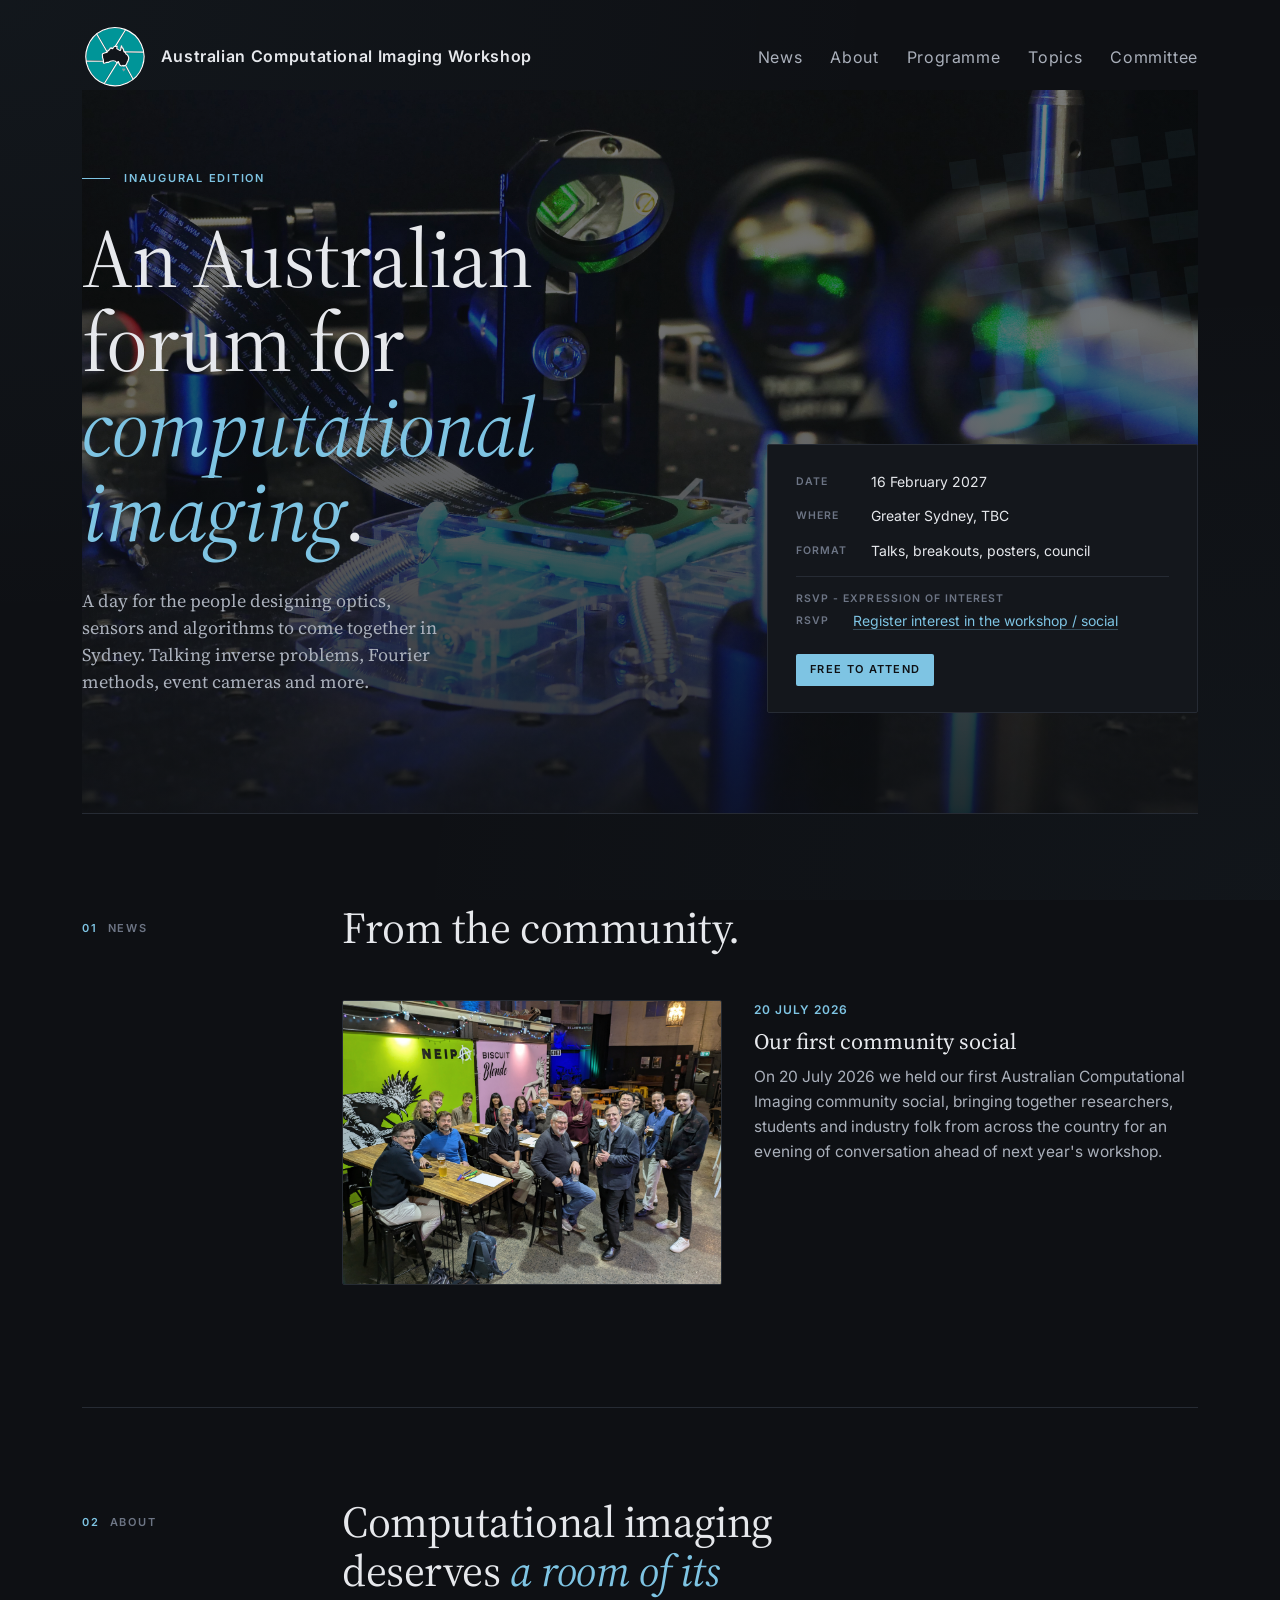
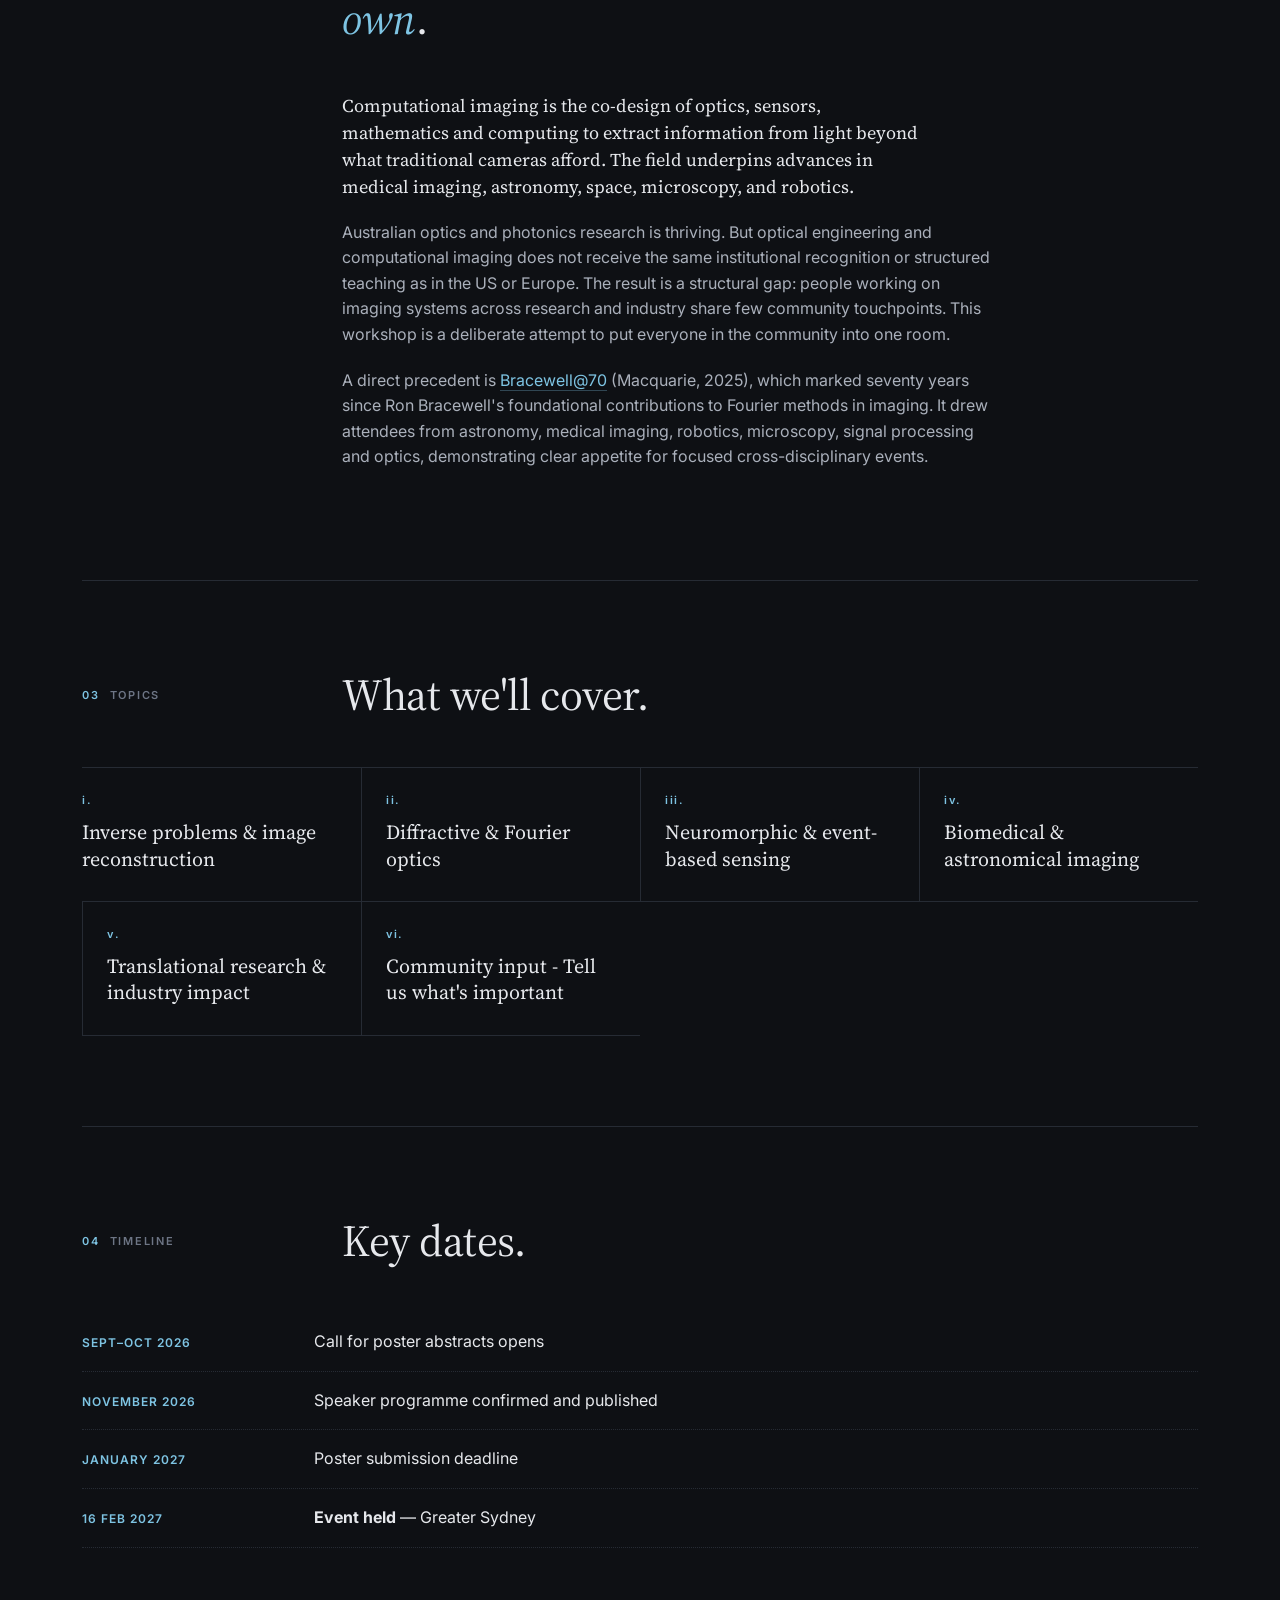
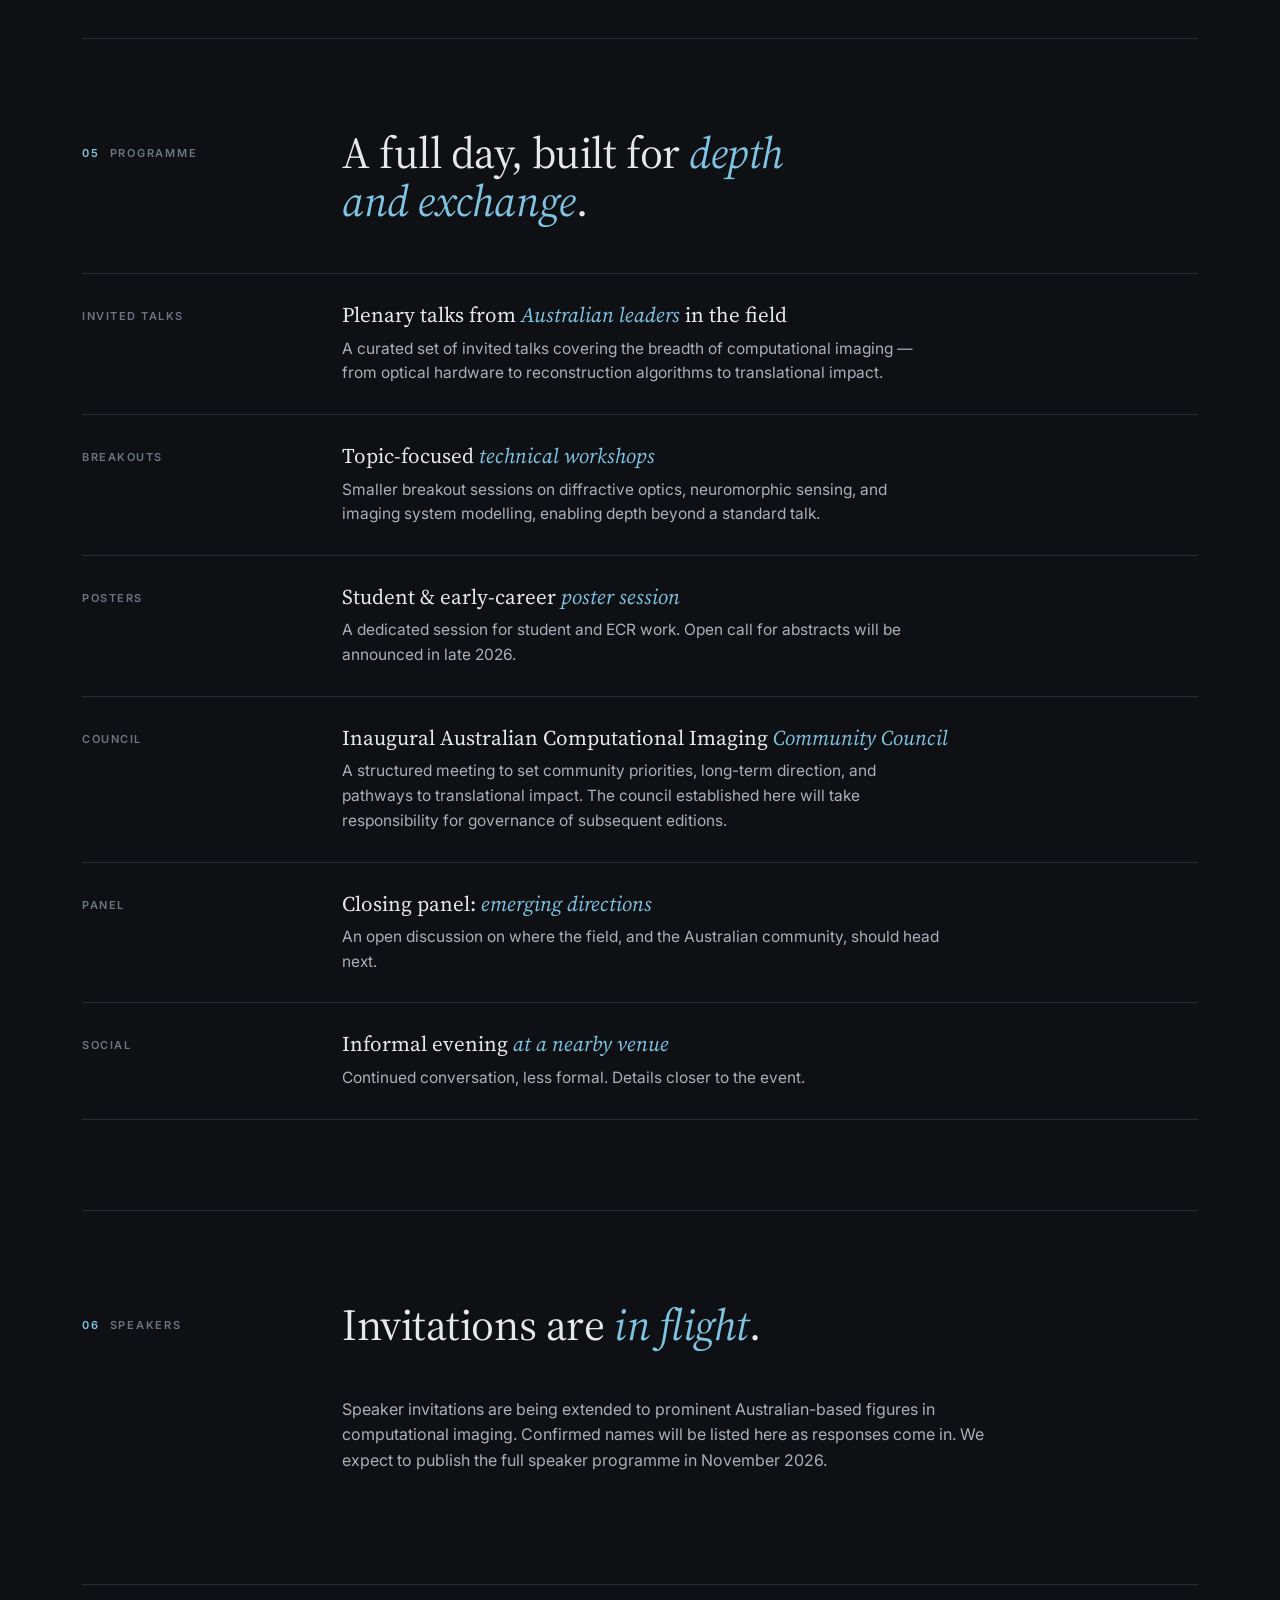
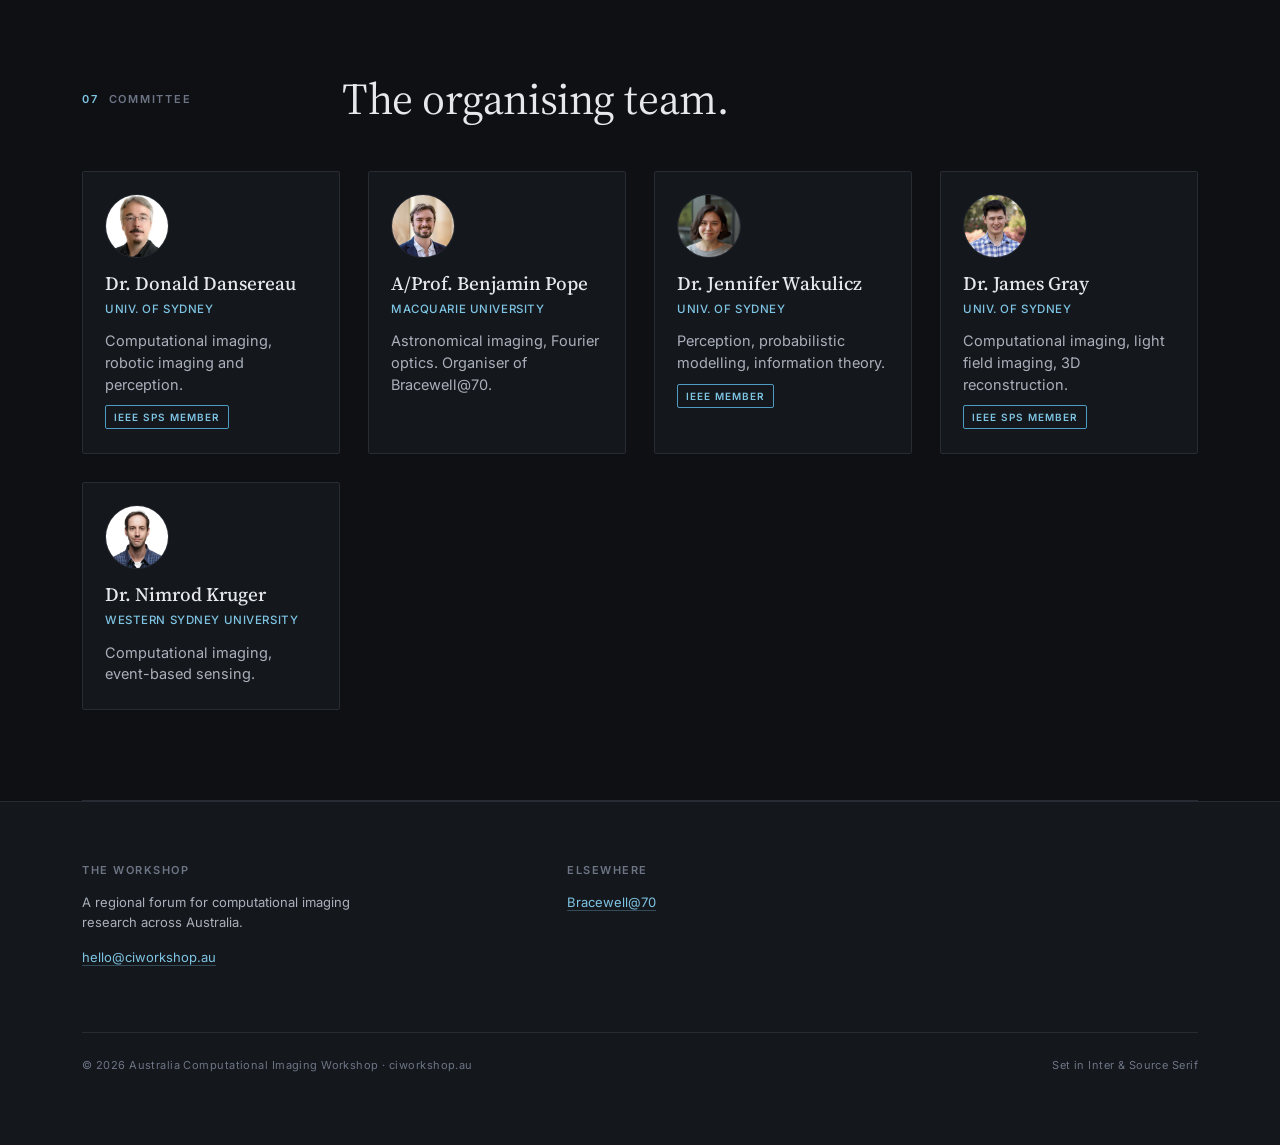
==== commit 46163464: "change text to reflect possible NSW-to-AUS change" ====
--- a/index.html
+++ b/index.html
@@ -7,10 +7,10 @@
 <!-- ═══════════════════════════════════════════════════════════════
      META  —  edit titles, description, URL in content.js → SITE
 ════════════════════════════════════════════════════════════════ -->
-<title>NSW Computational Imaging Workshop — 16 February 2027</title>
-<meta name="description" content="The inaugural NSW Computational Imaging Workshop. A regional forum for researchers, engineers and students working at the intersection of optics, sensing and computation. Greater Sydney, 16 February 2027.">
-<meta property="og:title" content="NSW Computational Imaging Workshop">
-<meta property="og:description" content="Inaugural regional forum for computational imaging research in NSW & the ACT. Free to attend. 16 February 2027.">
+<title>AUS Computational Imaging Workshop — 16 February 2027</title>
+<meta name="description" content="The inaugural Australian Computational Imaging Workshop. A regional forum for researchers, engineers and students working at the intersection of optics, sensing and computation. Greater Sydney, 16 February 2027.">
+<meta property="og:title" content="Australian Computational Imaging Workshop">
+<meta property="og:description" content="Inaugural regional forum for computational imaging research in Australia. Free to attend. 16 February 2027.">
 <meta property="og:type" content="website">
 <meta property="og:url" content="https://ciworkshop.au">
 
--- a/style.css
+++ b/style.css
@@ -15,6 +15,7 @@
      TOPICS          .topics list
      PEOPLE          .people, .person cards
      TIMELINE        .timeline list
+     NEWS            .news-list, .news-item (photo + text)
      CTA             .cta-grid, .cta cards (Get Involved)
      FOOTER          footer, .foot-grid, .colophon
      MISC            .disclosure, entrance animation
@@ -107,13 +108,19 @@
   align-items: center;
   justify-content: space-between;
   padding: 26px 0 0 0;
-  font-size: 12px;
+  font-size: 16px;
   font-weight: 500;
   letter-spacing: 0.04em;
   color: var(--text-soft);
 }
 
 .topbar .mark   { color: var(--text); font-weight: 600; }
+.topbar .mark img.nav-logo {
+  height: 64px;
+  width: auto;
+  vertical-align: middle;
+  margin-right: 10px;
+}
 .topbar nav a   { margin-left: 28px; border: none; color: var(--text-soft); font-weight: 400; }
 .topbar nav a:hover { color: var(--accent); }
 
@@ -128,9 +135,35 @@
 
 .hero {
   position: relative;
+  z-index: 0;
   padding: 80px 0 100px 0;
   border-bottom: 1px solid var(--rule);
   overflow: hidden;
+  background-size: cover;
+  background-position: center;
+}
+
+/* Dark scrim over the banner image so text stays legible.
+   Only applied when layout.js adds .has-banner (i.e. hero.banner is set
+   in content.js). Tweak the rgba stops to taste — alpha 0 = transparent.
+   z-index: -1 keeps it strictly below the hero's content (which sits in
+   the same stacking context at z-index: 0 / auto by default). */
+.hero.has-banner::before {
+  content: "";
+  position: absolute;
+  inset: 0;
+  z-index: -1;
+  background: linear-gradient(
+    180deg,
+    rgba(14, 16, 20, 0.55) 0%,
+    rgba(14, 16, 20, 0.62) 45%,
+    rgba(14, 16, 20, 0.88) 100%
+  );
+  pointer-events: none;
+}
+
+.hero > * {
+  position: relative;
 }
 
 .hero-grid {
@@ -142,6 +175,15 @@
 
 @media (max-width: 880px) {
   .hero-grid { grid-template-columns: 1fr; gap: 44px; }
+}
+
+.hero-logo {
+  display: block;
+  position: relative;
+  z-index: 1;
+  height: 56px;
+  width: auto;
+  margin-bottom: 24px;
 }
 
 .eyebrow {
@@ -205,6 +247,16 @@
   padding-top: 3px;
 }
 .hero-meta dd { margin: 0; color: var(--text); }
+.hero-meta .card-section-head {
+  margin: 14px 0 2px 0;
+  padding-top: 14px;
+  border-top: 1px solid var(--rule);
+  color: var(--muted);
+  font-size: 10.5px;
+  font-weight: 600;
+  text-transform: uppercase;
+  letter-spacing: 0.1em;
+}
 .hero-meta .free-badge {
   display: inline-block;
   margin-top: 22px;
@@ -303,6 +355,77 @@
 }
 
 
+
+
+
+/* ──────────────────────────────────────────────────────────────
+   TOPICS
+────────────────────────────────────────────────────────────── */
+
+.topics {
+  list-style: none;
+  padding: 0;
+  margin: 0;
+  display: grid;
+  grid-template-columns: repeat(auto-fit, minmax(240px, 1fr));
+  gap: 0;
+  border-top: 1px solid var(--rule);
+}
+.topics li {
+  padding: 24px 24px 28px 0;
+  border-bottom: 1px solid var(--rule);
+  position: relative;
+}
+.topics li + li { border-left: 1px solid var(--rule); padding-left: 24px; }
+@media (max-width: 720px) {
+  .topics li + li { border-left: none; padding-left: 0; }
+}
+.topics .topic-num {
+  font-size: 11px;
+  font-weight: 600;
+  letter-spacing: 0.14em;
+  color: var(--accent);
+  display: block;
+  margin-bottom: 10px;
+}
+.topics .topic-name {
+  font-family: "Source Serif 4", Georgia, serif;
+  font-weight: 400;
+  font-size: 20px;
+  line-height: 1.25;
+  color: var(--text);
+}
+
+/* ──────────────────────────────────────────────────────────────
+   TIMELINE
+────────────────────────────────────────────────────────────── */
+
+.timeline { padding-left: 0; margin: 0; list-style: none; }
+.timeline li {
+  display: grid;
+  grid-template-columns: 200px 1fr;
+  gap: 32px;
+  padding: 16px 0;
+  border-bottom: 1px dotted var(--rule);
+}
+@media (max-width: 640px) {
+  .timeline li { grid-template-columns: 1fr; gap: 4px; }
+}
+.timeline .when {
+  font-size: 12px;
+  font-weight: 600;
+  letter-spacing: 0.08em;
+  text-transform: uppercase;
+  color: var(--accent);
+  padding-top: 4px;
+}
+.timeline .what { font-size: 16px; color: var(--text); }
+.timeline li.now {
+  background: linear-gradient(90deg, rgba(126,196,227,0.08), transparent 70%);
+  margin-left: -16px;
+  padding-left: 16px;
+}
+
 /* ──────────────────────────────────────────────────────────────
    PROGRAMME
 ────────────────────────────────────────────────────────────── */
@@ -338,46 +461,6 @@
 }
 .programme-item h3 em { font-style: italic; color: var(--accent); }
 .programme-item p { margin: 0; color: var(--text-soft); max-width: 60ch; font-size: 15.5px; }
-
-
-/* ──────────────────────────────────────────────────────────────
-   TOPICS
-────────────────────────────────────────────────────────────── */
-
-.topics {
-  list-style: none;
-  padding: 0;
-  margin: 0;
-  display: grid;
-  grid-template-columns: repeat(auto-fit, minmax(240px, 1fr));
-  gap: 0;
-  border-top: 1px solid var(--rule);
-}
-.topics li {
-  padding: 24px 24px 28px 0;
-  border-bottom: 1px solid var(--rule);
-  position: relative;
-}
-.topics li + li { border-left: 1px solid var(--rule); padding-left: 24px; }
-@media (max-width: 720px) {
-  .topics li + li { border-left: none; padding-left: 0; }
-}
-.topics .topic-num {
-  font-size: 11px;
-  font-weight: 600;
-  letter-spacing: 0.14em;
-  color: var(--accent);
-  display: block;
-  margin-bottom: 10px;
-}
-.topics .topic-name {
-  font-family: "Source Serif 4", Georgia, serif;
-  font-weight: 400;
-  font-size: 20px;
-  line-height: 1.25;
-  color: var(--text);
-}
-
 
 /* ──────────────────────────────────────────────────────────────
    PEOPLE
@@ -394,6 +477,16 @@
   padding: 22px 22px 24px 22px;
   border-radius: 2px;
 }
+.person-photo {
+  width: 64px;
+  height: 64px;
+  border-radius: 50%;
+  object-fit: cover;
+  display: block;
+  margin-bottom: 14px;
+  border: 1px solid var(--rule);
+  filter: grayscale(15%);
+}
 .person .name {
   font-family: "Source Serif 4", Georgia, serif;
   font-weight: 500;
@@ -424,36 +517,135 @@
   border-radius: 2px;
 }
 
-
-/* ──────────────────────────────────────────────────────────────
-   TIMELINE
-────────────────────────────────────────────────────────────── */
-
-.timeline { padding-left: 0; margin: 0; list-style: none; }
-.timeline li {
-  display: grid;
-  grid-template-columns: 200px 1fr;
+/* ──────────────────────────────────────────────────────────────
+   SPEAKERS  (single-column, horizontal rows — photo + blurb)
+────────────────────────────────────────────────────────────── */
+
+.speakers-list {
+  display: flex;
+  flex-direction: column;
+}
+.speaker-row {
+  display: flex;
+  align-items: flex-start;
+  gap: 24px;
+  padding: 26px 0;
+  border-bottom: 1px solid var(--rule);
+}
+.speaker-row:first-child { padding-top: 0; }
+.speaker-row:last-child  { border-bottom: none; }
+
+.speaker-photo {
+  flex: 0 0 auto;
+  width: 88px;
+  height: 88px;
+  border-radius: 50%;
+  object-fit: cover;
+  border: 1px solid var(--rule);
+  filter: grayscale(15%);
+}
+.speaker-body { flex: 1 1 auto; min-width: 0; }
+.speaker-body .name {
+  font-family: "Source Serif 4", Georgia, serif;
+  font-weight: 500;
+  font-size: 20px;
+  line-height: 1.25;
+  margin-bottom: 4px;
+  color: var(--text);
+}
+.speaker-body .role {
+  font-size: 11.5px;
+  font-weight: 500;
+  letter-spacing: 0.05em;
+  color: var(--accent);
+  text-transform: uppercase;
+  margin-bottom: 10px;
+}
+.speaker-body .bio {
+  font-size: 15px;
+  color: var(--text-soft);
+  line-height: 1.55;
+  max-width: 68ch;
+}
+.speaker-body .ieee {
+  display: inline-block;
+  font-size: 10px;
+  font-weight: 600;
+  letter-spacing: 0.1em;
+  color: var(--accent);
+  margin-top: 10px;
+  border: 1px solid var(--accent-deep);
+  padding: 3px 8px;
+  text-transform: uppercase;
+  border-radius: 2px;
+}
+
+@media (max-width: 560px) {
+  .speaker-row { gap: 16px; }
+  .speaker-photo { width: 64px; height: 64px; }
+}
+
+/* ──────────────────────────────────────────────────────────────
+   NEWS  (photo + text items, newest first)
+────────────────────────────────────────────────────────────── */
+
+.news-list {
+  display: flex;
+  flex-direction: column;
+}
+.news-item {
+  display: grid;
+  grid-template-columns: 380px 1fr;
   gap: 32px;
-  padding: 16px 0;
-  border-bottom: 1px dotted var(--rule);
-}
+  padding: 32px 0;
+  border-bottom: 1px solid var(--rule);
+  align-items: start;
+}
+.news-item:first-child { padding-top: 0; }
+.news-item:last-child  { border-bottom: none; }
+
+.news-photo {
+  width: 100%;
+  aspect-ratio: 4 / 3;
+  object-fit: cover;
+  border-radius: 2px;
+  border: 1px solid var(--rule);
+  filter: grayscale(10%);
+  display: block;
+}
+
+.news-body { min-width: 0; }
+.news-date {
+  font-size: 12px;
+  font-weight: 600;
+  letter-spacing: 0.08em;
+  text-transform: uppercase;
+  color: var(--accent);
+  margin-bottom: 8px;
+}
+.news-body h3 {
+  margin: 0 0 10px 0;
+  font-family: "Source Serif 4", Georgia, serif;
+  font-weight: 400;
+  font-size: 22px;
+  line-height: 1.25;
+  color: var(--text);
+}
+.news-body p {
+  margin: 0;
+  font-size: 15.5px;
+  color: var(--text-soft);
+  line-height: 1.6;
+  max-width: 62ch;
+}
+
 @media (max-width: 640px) {
-  .timeline li { grid-template-columns: 1fr; gap: 4px; }
-}
-.timeline .when {
-  font-size: 12px;
-  font-weight: 600;
-  letter-spacing: 0.08em;
-  text-transform: uppercase;
-  color: var(--accent);
-  padding-top: 4px;
-}
-.timeline .what { font-size: 16px; color: var(--text); }
-.timeline li.now {
-  background: linear-gradient(90deg, rgba(126,196,227,0.08), transparent 70%);
-  margin-left: -16px;
-  padding-left: 16px;
-}
+  .news-item { grid-template-columns: 1fr; gap: 16px; padding: 24px 0; }
+  .news-photo { aspect-ratio: 16 / 9; }
+}
+
+
+
 
 
 /* ──────────────────────────────────────────────────────────────
